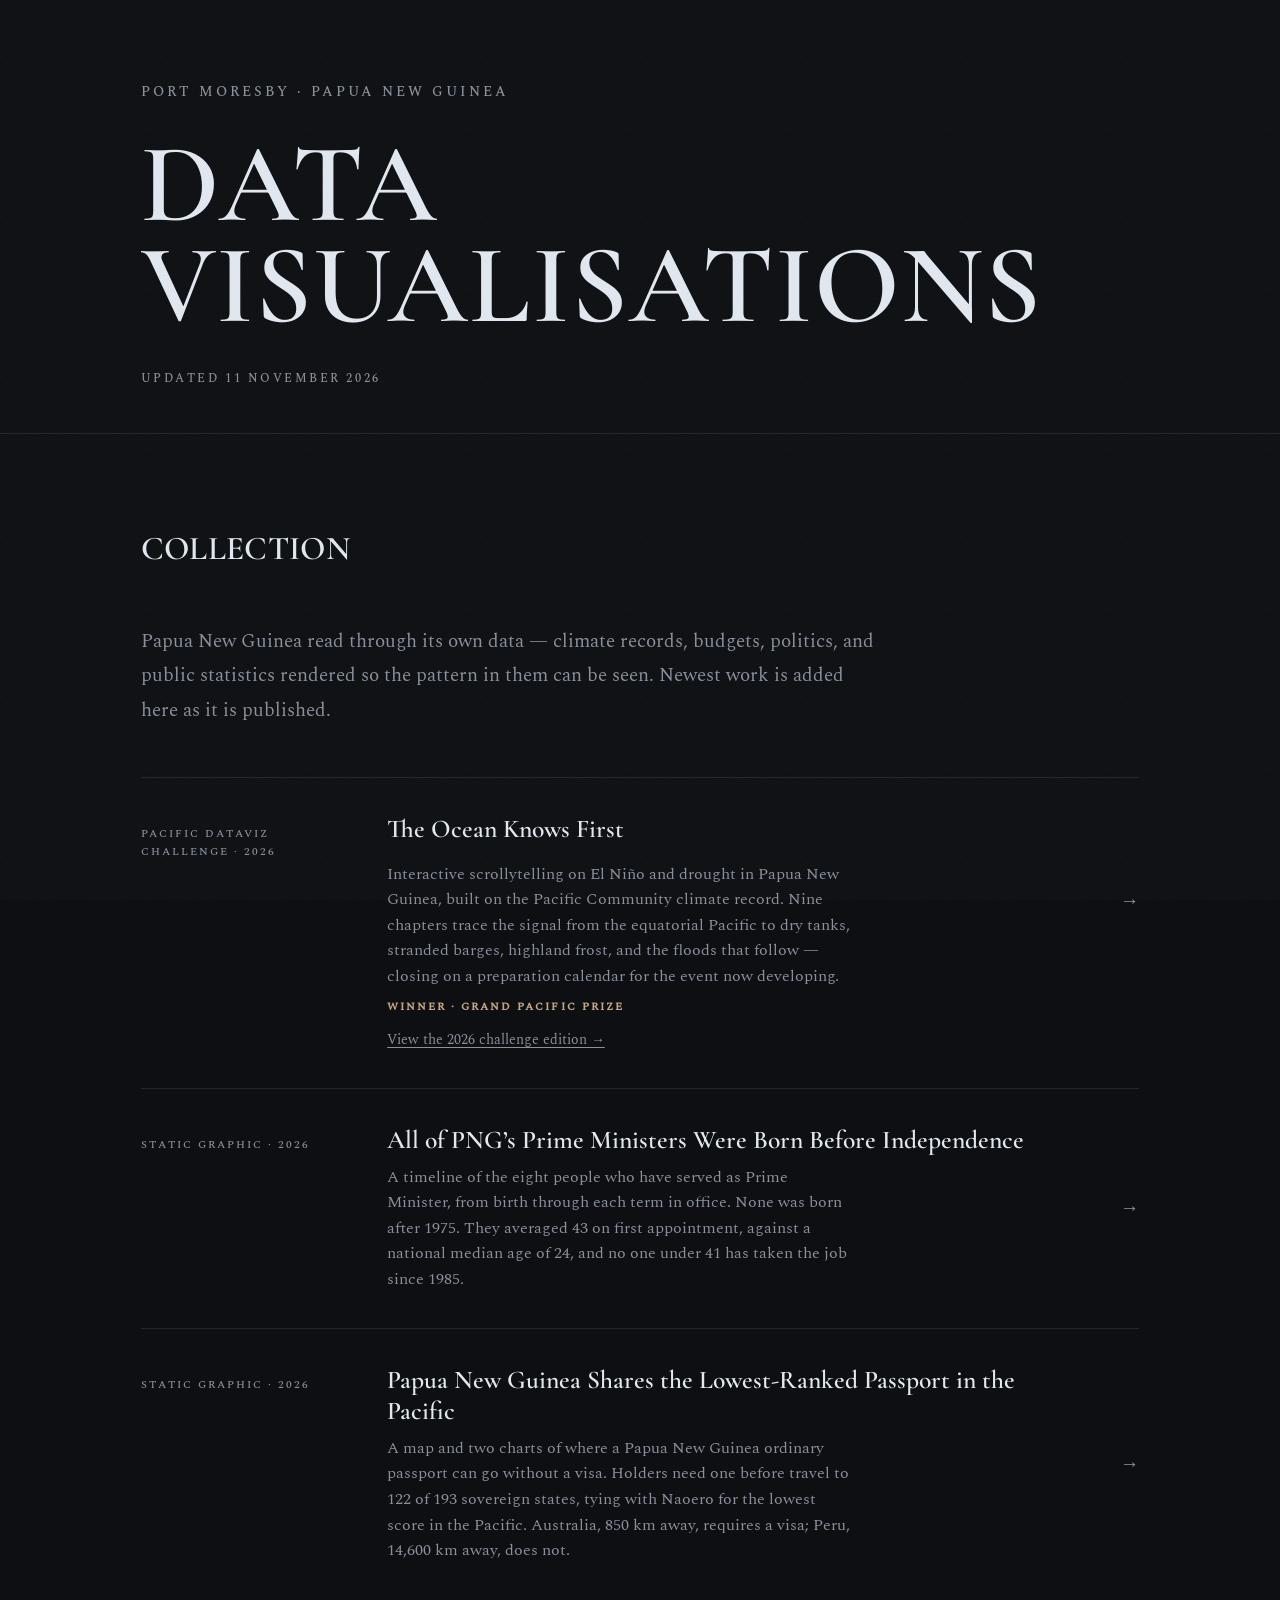
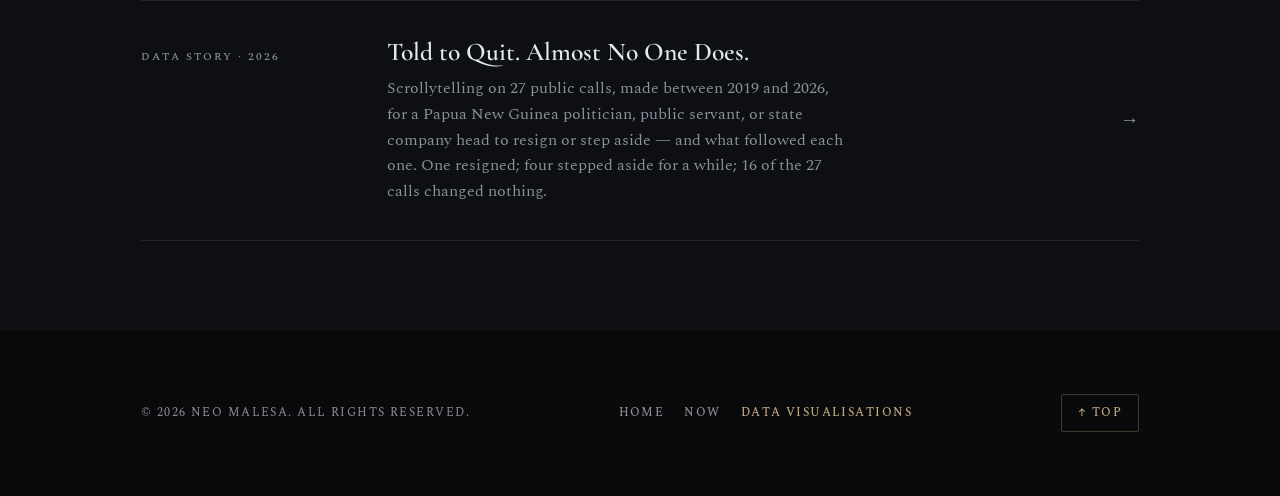
==== dataviz/index.html @ e90dcd1e "Rename PM ages dataviz URL to /dataviz/pngpm-ages/ Co-Authored-By: Claude Sonnet 5.5 <noreply@anthro" ====
<!DOCTYPE html>
<html lang="en">
<head>
  <meta charset="UTF-8" />
  <meta name="viewport" content="width=device-width, initial-scale=1.0" />
  <title>Data Visualisations — Neo Malesa</title>
  <meta
    name="description"
    content="Data visualisations by Neo Malesa — Papua New Guinea read through its own data, including The Ocean Knows First, winner of the 2026 Pacific Dataviz Challenge Grand Pacific Prize."
  />
  <meta name="author" content="Neo Malesa" />
  <meta name="theme-color" content="#0d0f12" />
  <meta name="color-scheme" content="dark" />
  <meta name="format-detection" content="telephone=no" />
  <link rel="canonical" href="https://neomalesa.com/dataviz/" />
  <meta property="og:type" content="website" />
  <meta property="og:site_name" content="Neo Malesa" />
  <meta property="og:title" content="Data Visualisations — Neo Malesa" />
  <meta property="og:url" content="https://neomalesa.com/dataviz/" />
  <link rel="icon" type="image/svg+xml" href="../favicon.svg" />
  <link rel="icon" type="image/png" sizes="192x192" href="../favicon.png" />
  <link rel="shortcut icon" href="../favicon.ico" />
  <link rel="apple-touch-icon" sizes="192x192" href="../favicon.png" />
  <!-- Fonts: Cormorant Garamond (display) + Spectral (body) — self-hosted -->
  <link rel="preload" as="font" type="font/woff2" crossorigin href="../assets/fonts/cormorant-garamond-600.woff2" />
  <link rel="preload" as="font" type="font/woff2" crossorigin href="../assets/fonts/spectral-400.woff2" />
  <link rel="stylesheet" href="../css/style.css" />
  <script>document.documentElement.classList.add('js');</script>
</head>
<body>
  <main class="subpage" id="top">
    <header class="subpage__head">
      <div class="subpage__inner">
        <p class="subpage__kicker">Port Moresby &middot; Papua New Guinea</p>
        <h1 class="subpage__title subpage__title--long">Data Visualisations</h1>
        <p class="subpage__meta">Updated 11 November 2026</p>
      </div>
    </header>
    <section class="subpage__section" aria-labelledby="dataviz-heading">
      <div class="subpage__inner">
        <h2 class="subpage__heading" id="dataviz-heading">Collection</h2>
        <div class="dataviz__intro">
          <p class="dataviz__lead">
            Papua New Guinea read through its own data — climate records, budgets, politics,
            and public statistics rendered so the pattern in them can be seen. Newest work
            is added here as it is published.
          </p>
        </div>
        <!-- Add new entries to this list. The award entry stays first. -->
        <ul class="dataviz__list" role="list">
          <li class="dataviz__item dataviz__item--award">
            <a href="https://n30dyn4m1c.github.io/pacificdatavizchallenge26/" class="dataviz__link" target="_blank" rel="noopener noreferrer" aria-label="Open The Ocean Knows First, winner of the Grand Pacific Prize (opens in a new tab)">
              <span class="dataviz__meta">Pacific Dataviz Challenge &middot; 2026</span>
              <span class="dataviz__title">The Ocean Knows First</span>
              <span class="dataviz__award">Winner &middot; Grand Pacific Prize</span>
              <span class="dataviz__desc">
                Interactive scrollytelling on El Ni&ntilde;o and drought in Papua New Guinea,
                built on the Pacific Community climate record. Nine chapters trace the
                signal from the equatorial Pacific to dry tanks, stranded barges, highland
                frost, and the floods that follow — closing on a preparation calendar for
                the event now developing.
              </span>
              <span class="dataviz__arrow" aria-hidden="true">→</span>
            </a>
            <a href="https://pacificdatavizchallenge.org/edition/2026" class="dataviz__edition" target="_blank" rel="noopener noreferrer" aria-label="View the 2026 challenge edition (opens in a new tab)">View the 2026 challenge edition &rarr;</a>
          </li>
          <li class="dataviz__item">
            <a href="pngpm-ages/" class="dataviz__link" aria-label="Open All of PNG’s Prime Ministers Were Born Before Independence">
              <span class="dataviz__meta">Static Graphic &middot; 2026</span>
              <span class="dataviz__title">All of PNG’s Prime Ministers Were Born Before Independence</span>
              <span class="dataviz__desc">
                A timeline of the eight people who have served as Prime Minister, from birth through
                each term in office. None was born after 1975. They averaged 43 on first
                appointment, against a national median age of 24, and no one under 41 has
                taken the job since 1985.
              </span>
              <span class="dataviz__arrow" aria-hidden="true">→</span>
            </a>
          </li>
          <li class="dataviz__item">
            <a href="png-passport/" class="dataviz__link" aria-label="Open Papua New Guinea Shares the Lowest-Ranked Passport in the Pacific">
              <span class="dataviz__meta">Static Graphic &middot; 2026</span>
              <span class="dataviz__title">Papua New Guinea Shares the Lowest-Ranked Passport in the Pacific</span>
              <span class="dataviz__desc">
                A map and two charts of where a Papua New Guinea ordinary passport can go without
                a visa. Holders need one before travel to 122 of 193 sovereign states, tying with
                Naoero for the lowest score in the Pacific. Australia, 850 km away, requires a
                visa; Peru, 14,600 km away, does not.
              </span>
              <span class="dataviz__arrow" aria-hidden="true">→</span>
            </a>
          </li>
          <li class="dataviz__item">
            <a href="https://n30dyn4m1c.github.io/png-calls-to-resign/" class="dataviz__link" target="_blank" rel="noopener noreferrer" aria-label="Open Told to Quit. Almost No One Does. (opens in a new tab)">
              <span class="dataviz__meta">Data Story &middot; 2026</span>
              <span class="dataviz__title">Told to Quit. Almost No One Does.</span>
              <span class="dataviz__desc">
                Scrollytelling on 27 public calls, made between 2019 and 2026, for a Papua New
                Guinea politician, public servant, or state company head to resign or step
                aside — and what followed each one. One resigned; four stepped aside for a
                while; 16 of the 27 calls changed nothing.
              </span>
              <span class="dataviz__arrow" aria-hidden="true">→</span>
            </a>
          </li>
        </ul>
      </div>
    </section>
  </main>
  <footer class="footer" role="contentinfo">
    <div class="footer__inner">
      <p class="footer__copy">© <span id="year">2026</span> Neo Malesa. All rights reserved.</p>
      <nav class="footer__nav" aria-label="Pages">
        <a href="../index.html">Home</a>
        <a href="../now.html">Now</a>
        <a href="./" aria-current="true">Data Visualisations</a>
      </nav>
      <a href="#top" class="back-to-top" aria-label="Back to top of page">
        <span aria-hidden="true">↑</span> Top
      </a>
    </div>
  </footer>
  <!-- No scroll-reveal targets on this page, so GSAP is not loaded here -->
  <script src="../js/main.js" onerror="document.documentElement.classList.remove('js');"></script>
</body>
</html>
---- css/style.css ----
/* ============================================================
   SELF-HOSTED FONTS — woff2 only, the exact weights in use
   ============================================================ */

@font-face {
  font-family: 'Cormorant Garamond';
  font-style: normal;
  font-weight: 600;
  font-display: swap;
  src: url('../assets/fonts/cormorant-garamond-600.woff2') format('woff2');
}

@font-face {
  font-family: 'Spectral';
  font-style: normal;
  font-weight: 400;
  font-display: swap;
  src: url('../assets/fonts/spectral-400.woff2') format('woff2');
}

@font-face {
  font-family: 'Spectral';
  font-style: normal;
  font-weight: 500;
  font-display: swap;
  src: url('../assets/fonts/spectral-500.woff2') format('woff2');
}

@font-face {
  font-family: 'Spectral';
  font-style: italic;
  font-weight: 400;
  font-display: swap;
  src: url('../assets/fonts/spectral-400-italic.woff2') format('woff2');
}

/* ============================================================
   DESIGN TOKENS — CSS CUSTOM PROPERTIES
   "Cold statehouse" register on near-black. Single dark scheme.
   ============================================================ */

:root {
  color-scheme: dark;
  /* --- Backgrounds --- */
  --color-bg:      #0d0f12;   /* near-black — deep slate */
  --color-bg-alt:  #101319;   /* barely-lifted panel for alternating sections */
  --color-surface: #161820;   /* slightly elevated dark surface */
  --color-footer-bg: #080a0c; /* darker anchor for the footer */
  --color-footer-ink: #8E8E93; /* colophon text — quieter than body muted */

  /* --- Text --- */
  --color-ink:       #e2e8f0; /* crisp off-white */
  --color-ink-muted: #8a909c; /* subdued institutional subtext */

  /* --- Accent: muted gold/brass — used sparingly on numerals and links --- */
  --color-accent:     #c5a880; /* old-money brass */
  --color-accent-rgb: 197, 168, 128; /* used for rgba() construction */

  /* --- UI chrome --- */
  --color-border: rgba(226, 232, 240, 0.1); /* hairline ledger lines on dark */

  /* --- Typography --- */
  --font-display: 'Cormorant Garamond', 'Georgia', 'Times New Roman', serif;
  --font-body:    'Spectral', 'Georgia', 'Times New Roman', serif;

  /* --- Type scale — fluid via clamp() --- */
  --text-hero-name:  clamp(3.5rem, 11vw, 9.5rem);
  --text-kicker:     clamp(0.72rem, 1.2vw, 0.85rem);
  --text-role:       clamp(1.05rem, 1.7vw, 1.45rem);

  /* --- Spacing --- */
  --space-xs: 0.5rem;
  --space-sm: 1rem;
  --space-md: 1.75rem;
  --space-lg: 3rem;
  --space-xl: 5rem;

  /* --- Layout --- */
  --content-pad-x:  clamp(1.5rem, 6vw, 6rem);
  --hero-pad-top:   clamp(4rem, 8vh, 6rem);
  --hero-pad-bottom: clamp(2.5rem, 6vh, 4.5rem);

  /* --- Motion — slow, deliberate, cinematic --- */
  --ease-out-expo:    cubic-bezier(0.16, 1, 0.3, 1);
  --duration-reveal:  1.2s;
}


/* ============================================================
   RESET + BASE
   ============================================================ */

*, *::before, *::after {
  box-sizing: border-box;
  margin: 0;
  padding: 0;
}

html {
  -webkit-text-size-adjust: 100%;
}

/* Smooth scroll only for users who haven't asked for less motion */
@media (prefers-reduced-motion: no-preference) {
  html {
    scroll-behavior: smooth;
  }
}

body {
  background-color: var(--color-bg);
  color: var(--color-ink);
  font-family: var(--font-body);
  font-size: 1.05rem;
  font-weight: 400;
  line-height: 1.65;
  min-height: 100svh;
  min-height: 100vh; /* fallback */
  overflow-x: hidden;
  -webkit-font-smoothing: antialiased;
  -moz-osx-font-smoothing: grayscale;
}

img, picture, canvas, svg { display: block; }

/* Text selected reads as ink stamped on brass */
::selection {
  background: rgba(var(--color-accent-rgb), 0.9);
  color: var(--color-bg);
}

/* Film grain — a fixed, faint fractal-noise wash over everything.
   Pure texture: pointer-events off, aria-invisible by nature. */
body::after {
  content: '';
  position: fixed;
  inset: 0;
  z-index: 100;
  pointer-events: none;
  opacity: 0.045;
  background-image: url("data:image/svg+xml,%3Csvg xmlns='http://www.w3.org/2000/svg' width='160' height='160' viewBox='0 0 160 160'%3E%3Cfilter id='n'%3E%3CfeTurbulence type='fractalNoise' baseFrequency='0.9' numOctaves='2' stitchTiles='stitch'/%3E%3C/filter%3E%3Crect width='160' height='160' filter='url(%23n)'/%3E%3C/svg%3E");
  background-size: 160px 160px;
}

/* ============================================================
   CROSS-DOCUMENT VIEW TRANSITIONS — quiet fade between pages.
   Progressive enhancement: browsers without support ignore it.
   ============================================================ */

@view-transition {
  navigation: auto;
}

::view-transition-old(root),
::view-transition-new(root) {
  animation-duration: 0.5s;
  animation-timing-function: var(--ease-out-expo);
}

@media (prefers-reduced-motion: reduce) {
  ::view-transition-old(root),
  ::view-transition-new(root) {
    animation: none;
  }
}


/* ============================================================
   FOCUS STATES — visible, accessible, on-brand
   ============================================================ */

:focus-visible {
  outline: 2px solid var(--color-accent);
  outline-offset: 4px;
  border-radius: 2px;
}


/* ============================================================
   HERO SECTION
   Mobile: stacked — full-width portrait above the text.
   Desktop (≥900px): split — text column + full-height portrait.
   ============================================================ */

.hero {
  position: relative;
  display: flex;
  flex-direction: column;
  background-color: var(--color-bg);
  border-bottom: 1px solid var(--color-border);
}

/* ---- Text column ---- */
.hero__text {
  position: relative;
  display: flex;
  flex-direction: column;
  justify-content: center;
  padding:
    clamp(2.25rem, 9vw, var(--hero-pad-top))
    clamp(1.25rem, 5vw, var(--content-pad-x))
    clamp(2.25rem, 9vw, var(--hero-pad-bottom));
}

/* Faint brass halo behind the name — depth without decoration */
.hero__text::before {
  content: '';
  position: absolute;
  inset: 0;
  background: radial-gradient(ellipse 75% 55% at 22% 38%, rgba(var(--color-accent-rgb), 0.07), transparent 65%);
  pointer-events: none;
}

.hero__inner {
  position: relative;
  z-index: 1;
  width: 100%;
}

/* ---- Portrait — full-width panel above the text on mobile ---- */
.hero__portrait {
  position: relative;
  z-index: 1;
  order: -1;
  width: 100%;
  aspect-ratio: 1 / 1;
  overflow: hidden;
  margin: 0;
  background: var(--color-surface);
}

.hero__portrait::after {
  content: '';
  position: absolute;
  inset: 0;
  background: linear-gradient(180deg, rgba(13, 15, 18, 0.35) 0%, rgba(13, 15, 18, 0) 60%);
  pointer-events: none;
}

/* Engraved plate frame — an inset brass hairline floating over the image */
.hero__portrait::before {
  content: '';
  position: absolute;
  inset: clamp(0.9rem, 2vw, 1.4rem);
  border: 1px solid rgba(var(--color-accent-rgb), 0.35);
  pointer-events: none;
  z-index: 2;
}

.hero__portrait picture {
  height: 100%;
}

.hero__portrait-img {
  width: 100%;
  height: 100%;
  object-fit: cover;
  object-position: center 20%;
}

/* Slow settle: the portrait arrives a touch oversized and eases home */
.js .hero__portrait .hero__portrait-img {
  transform: scale(1.06);
  transition: transform 2s var(--ease-out-expo);
}

.js .hero__portrait.is-visible .hero__portrait-img {
  transform: scale(1);
}

/* Mobile: full-width text column — the name can stay monumental */
@media (max-width: 899px) {
  .hero__name {
    font-size: clamp(3rem, 13.5vw, 5rem);
  }
  .hero__kicker {
    font-size: clamp(0.65rem, 2.6vw, 0.8rem);
    margin-bottom: clamp(0.75rem, 3vw, 1.25rem);
  }
  .hero__role {
    font-size: clamp(0.95rem, 3.2vw, 1.2rem);
  }
}

/* Desktop: side-by-side split, portrait stretching the full height */
@media (min-width: 900px) {
  .hero {
    flex-direction: row;
    align-items: stretch;
    min-height: 100svh;
    min-height: 100vh;
    overflow: hidden;
  }
  .hero__text {
    flex: 1 1 55%;
    padding:
      clamp(1.25rem, 4vw, var(--hero-pad-top))
      clamp(0.875rem, 3.5vw, var(--content-pad-x))
      clamp(1.25rem, 4vw, var(--hero-pad-bottom));
  }
  .hero__portrait {
    order: 0;
    flex: 0 0 42%;
    width: auto;
    aspect-ratio: auto;
    align-self: stretch;
  }
}


/* ---- Kicker (place line) ---- */
.hero__kicker {
  font-family: var(--font-body);
  font-size: var(--text-kicker);
  font-weight: 500;
  letter-spacing: 0.22em;
  text-transform: uppercase;
  color: var(--color-ink-muted);
  margin-bottom: clamp(1.25rem, 3vw, 2rem);
}


/* ---- Name — engraved serif caps, each line rising from a mask ---- */
.hero__name {
  font-family: var(--font-display);
  font-size: var(--text-hero-name);
  font-weight: 600;
  line-height: 0.9;
  letter-spacing: 0.01em;
  text-transform: uppercase;
  color: var(--color-ink);
}

.name-mask {
  display: block;
  overflow: hidden;
  /* Room for descender-free caps; keeps the mask tight to the glyphs */
  padding-bottom: 0.05em;
}

.name-line {
  display: block;
  white-space: nowrap;
}

/* Masked rise: lines start below their crop and slide up on reveal */
.js .hero__name .name-line {
  transform: translateY(110%);
  transition: transform 1.3s var(--ease-out-expo);
}

.js .hero__name.is-visible .name-line {
  transform: translateY(0);
}

.js .hero__name.is-visible .name-mask:nth-child(2) .name-line {
  transition-delay: 0.14s;
}


/* ---- Hairline rule — a small engraved divider ---- */
.hero__rule {
  display: block;
  width: clamp(3rem, 8vw, 5.5rem);
  height: 2px;
  background: var(--color-accent);
  margin: clamp(1.5rem, 3vw, 2.25rem) 0 clamp(1.25rem, 2.5vw, 1.75rem);
}


/* ---- Role line ---- */
.hero__role {
  font-family: var(--font-body);
  font-size: var(--text-role);
  font-weight: 400;
  font-style: italic;
  letter-spacing: 0.01em;
  color: var(--color-ink);
  line-height: 1.5;
  max-width: 40ch;
}


/* ---- Scroll cue — hairline dropping from the text column ---- */
.hero__scrollcue {
  display: none;
  position: absolute;
  left: var(--content-pad-x);
  bottom: clamp(1.5rem, 4vh, 2.75rem);
  align-items: center;
  gap: 1rem;
}

@media (min-width: 900px) {
  .hero__scrollcue {
    display: flex;
  }
}

.hero__scrollcue-label {
  font-family: var(--font-body);
  font-size: 0.62rem;
  font-weight: 500;
  letter-spacing: 0.3em;
  text-transform: uppercase;
  color: var(--color-ink-muted);
}

.hero__scrollcue-line {
  position: relative;
  display: block;
  width: clamp(3.5rem, 6vw, 6rem);
  height: 1px;
  background: var(--color-border);
  overflow: hidden;
}

.hero__scrollcue-line::after {
  content: '';
  position: absolute;
  inset-block: 0;
  left: 0;
  width: 40%;
  background: var(--color-accent);
  animation: cueSweep 2.6s var(--ease-out-expo) infinite;
}

@keyframes cueSweep {
  0%   { transform: translateX(-110%); }
  60%  { transform: translateX(260%); }
  100% { transform: translateX(260%); }
}

@media (prefers-reduced-motion: reduce) {
  .hero__scrollcue-line::after {
    animation: none;
    transform: none;
  }
}


/* ============================================================
   ENTRANCE ANIMATIONS
   Staggered reveal: elements start hidden, JS adds .is-visible.
   ============================================================ */

@keyframes revealUp {
  from {
    opacity: 0;
    transform: translateY(0.9rem);
  }
  to {
    opacity: 1;
    transform: translateY(0);
  }
}

/* Reveal elements start invisible only when JS is confirmed running
   (the .js class is set by an inline script in <head>), so a failed
   script or disabled JS never leaves the page blank. */
.js [data-reveal] {
  opacity: 0;
}

/* JS adds this class with a staggered delay */
[data-reveal].is-visible {
  animation: revealUp var(--duration-reveal) var(--ease-out-expo) forwards;
}

/* Respect reduced motion: skip movement, just fade */
@media (prefers-reduced-motion: reduce) {
  [data-reveal].is-visible {
    animation: none;
    opacity: 1;
    transition: opacity 0.3s ease;
  }
  .js .hero__name .name-line {
    transform: none;
    transition: none;
  }
  .js .hero__portrait .hero__portrait-img {
    transform: none;
    transition: none;
  }
}


/* ============================================================
   RESPONSIVE SAFETY
   ============================================================ */

/* Short/landscape phones: compress vertical padding */
@media (max-height: 600px) and (orientation: landscape) {
  .hero {
    min-height: unset;
  }
  .hero__text {
    padding-top: 1.5rem;
    padding-bottom: 1.5rem;
  }
}


/* ============================================================
   GSAP SCROLL REVEAL — initial hidden state
   ============================================================ */

.js [data-gsap-reveal],
.js .connect__list .connect__link {
  opacity: 0;
}

@media (prefers-reduced-motion: reduce) {
  .js [data-gsap-reveal],
  .js .connect__list .connect__link {
    opacity: 1 !important;
  }
}


/* ============================================================
   SECTION BASE — shared across all content sections
   ============================================================ */

.section {
  border-top: 1px solid var(--color-border);
  padding-block: clamp(5rem, 10vw, 8.5rem);
}

/* Alternating panels give the scroll a quiet rhythm */
.section--resources,
.section--capabilities,
.section--dataviz,
.section--connect {
  background-color: var(--color-bg-alt);
}

.section__inner {
  position: relative;
  max-width: 72rem;
  margin-inline: auto;
  padding-inline: var(--content-pad-x);
}

.section__heading {
  position: relative;
  z-index: 1;
  display: flex;
  flex-direction: column;
  font-family: var(--font-display);
  /* Floor lowered to 2rem so the longest single-word heading
     ("CORRESPONDENCE") fits 390–414px phones without clipping. */
  font-size: clamp(2rem, 7vw, 4.5rem);
  font-weight: 600;
  text-transform: uppercase;
  letter-spacing: 0.01em;
  line-height: 0.95;
  color: var(--color-ink);
  margin-bottom: clamp(2.5rem, 5vw, 3.75rem);
  overflow-wrap: break-word;
}

/* Ghost numeral — an outsized engraved roman numeral floating behind
   the heading. Drawn from data-ghost so screen readers never see it. */
.section__heading::before {
  content: attr(data-ghost);
  position: absolute;
  top: 50%;
  right: 0;
  /* --ghost-y is scrubbed by GSAP for a slow parallax drift */
  transform: translateY(calc(-58% + var(--ghost-y, 0px)));
  z-index: -1;
  font-family: var(--font-display);
  font-size: clamp(9rem, 22vw, 19rem);
  font-weight: 600;
  line-height: 1;
  letter-spacing: 0.04em;
  color: transparent;
  -webkit-text-stroke: 1px rgba(var(--color-accent-rgb), 0.16);
  pointer-events: none;
  user-select: none;
}

/* Browsers without text-stroke get a faint solid ghost instead */
@supports not (-webkit-text-stroke: 1px black) {
  .section__heading::before {
    color: rgba(var(--color-accent-rgb), 0.06);
  }
}

/* Roman-numeral section index — small gold overline above the heading */
.section__index {
  font-family: var(--font-body);
  font-size: clamp(0.7rem, 1.1vw, 0.8rem);
  font-weight: 500;
  font-style: normal;
  letter-spacing: 0.32em;
  text-transform: uppercase;
  color: var(--color-accent);
  margin-bottom: clamp(0.85rem, 1.6vw, 1.15rem);
}


/* ============================================================
   ABOUT
   ============================================================ */

.about__body {
  display: flex;
  flex-direction: column;
  gap: var(--space-md);
  max-width: 56ch;
}

.about__body p {
  font-size: clamp(1.1rem, 1.7vw, 1.3rem);
  color: var(--color-ink);
  line-height: 1.8;
}

/* An illuminated initial anchors the record's opening line */
.about__body p:first-of-type::first-letter {
  font-family: var(--font-display);
  font-size: 3.2em;
  font-weight: 600;
  float: left;
  line-height: 0.8;
  padding-right: 0.12em;
  padding-top: 0.06em;
  color: var(--color-accent);
}

/* Desktop: the two paragraphs sit side by side and fill the measure,
   rather than clustering against the left edge. */
@media (min-width: 900px) {
  .about__body {
    display: grid;
    grid-template-columns: 1fr 1fr;
    gap: clamp(2.5rem, 5vw, 5rem);
    max-width: none;
  }
  .about__body p { margin: 0; }
}


/* ============================================================
   WORK
   ============================================================ */

.work__list {
  list-style: none;
}

.work__item {
  padding-block: clamp(1.75rem, 3.5vw, 2.75rem);
  padding-left: 2rem;
  border-top: 1px solid var(--color-border);
  border-left: 2px solid var(--color-accent);
  max-width: 32rem;
}

.work__item:last-child {
  border-bottom: 1px solid var(--color-border);
}

.work__org {
  font-family: var(--font-display);
  font-size: clamp(1.6rem, 3vw, 2.4rem);
  font-weight: 600;
  text-transform: uppercase;
  letter-spacing: 0.01em;
  line-height: 1.05;
  color: var(--color-ink);
  margin-bottom: 0.35em;
}

.work__role {
  display: block;
  font-family: var(--font-display);
  font-size: 0.75rem;
  font-weight: 600;
  text-transform: uppercase;
  letter-spacing: 0.15em;
  color: var(--color-ink-muted);
  margin-bottom: var(--space-sm);
}

.work__desc {
  font-size: 0.95rem;
  color: var(--color-ink-muted);
  line-height: 1.6;
  max-width: 52ch;
}

/* Desktop: UPNG leads as the large block on the left, spanning both
   rows; the two smaller posts stack in the right column. */
@media (min-width: 900px) {
  .work__list {
    display: grid;
    grid-template-columns: 1.4fr 1fr;
    column-gap: clamp(2.5rem, 5vw, 5rem);
  }
  .work__item--lead {
    grid-column: 1;
    grid-row: 1 / span 2;
    max-width: none;
    padding-right: clamp(1rem, 3vw, 3rem);
  }
  .work__item--lead .work__org {
    font-size: clamp(2.2rem, 3.8vw, 3.4rem);
  }
  .work__item--lead .work__desc {
    font-size: 1.05rem;
    max-width: 56ch;
  }
  .work__item:not(.work__item--lead) {
    grid-column: 2;
  }
  .work__item:last-child {
    border-bottom: none;
  }
}


/* ============================================================
   LEDGER ROWS — shared behaviour for the four hairline ledgers
   (Correspondence, Resources, Writing, Data Visualisations).
   Each section keeps its own geometry and type below; everything
   the four do identically lives here once.
   ============================================================ */

.connect__list,
.resources__list,
.writing__list,
.dataviz__list {
  list-style: none;
  border-top: 1px solid var(--color-border);
}

/* Brass wash sweeping in behind the hovered row */
.connect__link::before,
.resources__link::before,
.writing__link::before,
.dataviz__link::before {
  content: '';
  position: absolute;
  inset: 0;
  background: rgba(var(--color-accent-rgb), 0.06);
  transform: scaleX(0);
  transform-origin: left center;
  transition: transform 0.45s var(--ease-out-expo);
  pointer-events: none;
}

.connect__link:hover::before,
.connect__link:focus-visible::before,
.resources__link:hover::before,
.resources__link:focus-visible::before,
.writing__link:hover::before,
.writing__link:focus-visible::before,
.dataviz__link:hover::before,
.dataviz__link:focus-visible::before {
  transform: scaleX(1);
}

/* High-contrast hover: indent + darken the divider to full ink */
.connect__link:hover,
.connect__link:focus-visible,
.resources__link:hover,
.resources__link:focus-visible,
.writing__link:hover,
.writing__link:focus-visible,
.dataviz__link:hover,
.dataviz__link:focus-visible {
  padding-left: 1rem;
  border-bottom-color: var(--color-ink);
}

.connect__arrow,
.resources__arrow,
.writing__arrow,
.dataviz__arrow {
  font-size: 1.2rem;
  color: var(--color-ink-muted);
  flex-shrink: 0;
  transition: transform 0.2s ease, color 0.2s ease;
}

.connect__link:hover .connect__arrow,
.connect__link:focus-visible .connect__arrow,
.resources__link:hover .resources__arrow,
.resources__link:focus-visible .resources__arrow,
.writing__link:hover .writing__arrow,
.writing__link:focus-visible .writing__arrow,
.dataviz__link:hover .dataviz__arrow,
.dataviz__link:focus-visible .dataviz__arrow {
  color: var(--color-ink);
  transform: translateX(5px);
}

@media (prefers-reduced-motion: reduce) {
  .connect__arrow,
  .resources__arrow,
  .writing__arrow,
  .dataviz__arrow {
    transition: none;
    transform: none !important;
  }
  .connect__link::before,
  .resources__link::before,
  .writing__link::before,
  .dataviz__link::before {
    transition: none;
  }
}


/* ============================================================
   CONNECT — full-width tappable rows
   ============================================================ */

.connect__link {
  position: relative;
  display: flex;
  align-items: center;
  justify-content: space-between;
  gap: 1.25rem;
  /* Downsized from the giant variant for a tighter ledger grip. */
  padding-block: clamp(0.9rem, 2vw, 1.5rem);
  border-bottom: 1px solid var(--color-border);
  text-decoration: none;
  color: var(--color-ink);
  font-family: var(--font-display);
  font-size: clamp(1.5rem, 4vw, 1.9rem);
  font-weight: 600;
  text-transform: uppercase;
  letter-spacing: 0.05em;
  line-height: 1.05;
  transition: padding-left 0.3s var(--ease-out-expo), border-color 0.2s ease, color 0.2s ease;
}

.connect__name {
  flex-shrink: 0;
}

/* The actual address, set small and quiet at the row's right edge */
.connect__handle {
  margin-left: auto;
  font-family: var(--font-body);
  font-size: 0.78rem;
  font-weight: 500;
  letter-spacing: 0.16em;
  text-transform: uppercase;
  color: var(--color-ink-muted);
  white-space: nowrap;
  overflow: hidden;
  text-overflow: ellipsis;
  transition: color 0.2s ease;
}

.connect__link:hover .connect__handle,
.connect__link:focus-visible .connect__handle {
  color: var(--color-accent);
}

@media (max-width: 700px) {
  .connect__handle {
    display: none;
  }
}

/* Copy-to-clipboard — the email row becomes a copy action with a quiet
   confirmation badge that appears over the arrow */
.connect__copy-tip {
  position: absolute;
  right: clamp(1.25rem, 3vw, 2rem);
  padding: 0.28em 0.6em;
  font-family: ui-monospace, 'SF Mono', Menlo, Consolas, monospace;
  font-size: 0.62rem;
  font-weight: 500;
  letter-spacing: 0.18em;
  text-transform: uppercase;
  color: var(--color-accent);
  border: 1px solid rgba(var(--color-accent-rgb), 0.35);
  border-radius: 2px;
  background: var(--color-bg-alt);
  white-space: nowrap;
  opacity: 0;
  transform: translateY(4px);
  transition: opacity 0.3s ease, transform 0.3s var(--ease-out-expo);
  pointer-events: none;
}

.connect__copy-tip.is-visible {
  opacity: 1;
  transform: translateY(0);
}

.connect__link.is-copied .connect__arrow {
  opacity: 0;
}


/* ============================================================
   FOOTER
   ============================================================ */

.footer {
  background-color: var(--color-footer-bg);
  color: var(--color-footer-ink);
  border-top: 1px solid rgba(255, 255, 255, 0.05);
  padding-block: clamp(2.5rem, 5vw, 4rem);
  overflow: hidden;
}

/* Engraved watermark — the name at monument scale, barely there */
.footer__watermark {
  font-family: var(--font-display);
  font-size: clamp(3.4rem, 11.5vw, 10.5rem);
  font-weight: 600;
  line-height: 0.95;
  text-transform: uppercase;
  letter-spacing: 0.03em;
  white-space: nowrap;
  text-align: center;
  color: transparent;
  -webkit-text-stroke: 1px rgba(226, 232, 240, 0.1);
  user-select: none;
  pointer-events: none;
  margin-bottom: clamp(2rem, 5vw, 4rem);
}

@supports not (-webkit-text-stroke: 1px black) {
  .footer__watermark {
    color: rgba(226, 232, 240, 0.05);
  }
}

.footer__inner {
  max-width: 72rem;
  margin-inline: auto;
  padding-inline: var(--content-pad-x);
  display: flex;
  align-items: center;
  justify-content: space-between;
  flex-wrap: wrap;
  gap: var(--space-sm);
}

.footer__copy {
  font-size: 0.75rem;
  text-transform: uppercase;
  letter-spacing: 0.12em;
  color: var(--color-footer-ink);
}

.back-to-top {
  display: inline-flex;
  align-items: center;
  gap: 0.4em;
  font-family: var(--font-body);
  font-size: 0.75rem;
  font-weight: 500;
  text-transform: uppercase;
  letter-spacing: 0.12em;
  color: var(--color-accent);
  text-decoration: none;
  padding: 0.5rem 1rem;
  border: 1px solid rgba(var(--color-accent-rgb), 0.3);
  border-radius: 2px;
  background: transparent;
  transition: background-color 0.2s ease, color 0.2s ease, border-color 0.2s ease;
}

/* Dark text on the brass fill — light-on-brass fails contrast */
.back-to-top:hover {
  background-color: var(--color-accent);
  color: var(--color-bg);
  border-color: var(--color-accent);
}

/* Quiet page navigation between Home and Now */
.footer__nav {
  display: flex;
  gap: 1.25rem;
}

.footer__nav a {
  font-family: var(--font-body);
  font-size: 0.75rem;
  font-weight: 500;
  letter-spacing: 0.12em;
  text-transform: uppercase;
  color: var(--color-footer-ink);
  text-decoration: none;
  transition: color 0.2s ease;
}

.footer__nav a:hover,
.footer__nav a:focus-visible {
  color: var(--color-accent);
}

.footer__nav a[aria-current='true'] {
  color: var(--color-accent);
}


/* ============================================================
   SUBPAGE — Now
   ============================================================ */

.subpage {
  min-height: 100svh;
  display: flex;
  flex-direction: column;
}

.subpage__head {
  padding-top: clamp(4rem, 9vh, 6.5rem);
  padding-bottom: clamp(2.5rem, 5vh, 4rem);
  border-bottom: 1px solid var(--color-border);
}

.subpage__inner {
  position: relative;
  max-width: 72rem;
  margin-inline: auto;
  padding-inline: var(--content-pad-x);
}

.subpage__kicker {
  font-family: var(--font-body);
  font-size: var(--text-kicker);
  font-weight: 500;
  letter-spacing: 0.22em;
  text-transform: uppercase;
  color: var(--color-ink-muted);
  margin-bottom: clamp(1.25rem, 3vw, 2rem);
}

.subpage__title {
  font-family: var(--font-display);
  font-size: clamp(3.5rem, 11vw, 7rem);
  font-weight: 600;
  line-height: 0.9;
  letter-spacing: 0.01em;
  text-transform: uppercase;
  color: var(--color-ink);
}

/* Long single words ("Visualisations") scale down so they fit a 320px screen */
.subpage__title--long {
  font-size: clamp(2rem, 10vw, 7rem);
}

.subpage__meta {
  font-family: var(--font-body);
  font-size: 0.72rem;
  font-weight: 500;
  letter-spacing: 0.22em;
  text-transform: uppercase;
  color: var(--color-ink-muted);
  margin-top: clamp(1.25rem, 3vw, 2rem);
}

.subpage__section {
  flex: 1;
  padding-block: clamp(3.5rem, 7vw, 5.5rem);
}

.subpage__heading {
  font-family: var(--font-display);
  font-size: clamp(1.5rem, 2.6vw, 2.1rem);
  font-weight: 600;
  text-transform: uppercase;
  letter-spacing: 0.01em;
  color: var(--color-ink);
  margin-bottom: clamp(2rem, 4vw, 3rem);
}

/* Now ledger — gold rule entries, same register as Work and Mandates */
.now__list {
  list-style: none;
  border-top: 1px solid var(--color-border);
}

.now__item {
  padding-block: clamp(1.5rem, 3vw, 2.25rem);
  padding-left: 1.75rem;
  border-bottom: 1px solid var(--color-border);
  border-left: 2px solid var(--color-accent);
}

.now__label {
  font-family: var(--font-body);
  font-size: 0.72rem;
  font-weight: 500;
  letter-spacing: 0.22em;
  text-transform: uppercase;
  color: var(--color-accent);
  margin-bottom: 0.6em;
}

/* Sub-ledger — brass hairline dashes, one per line */
.now__sub-list {
  list-style: none;
  display: flex;
  flex-direction: column;
  gap: 0.45rem;
}

.now__sub-list li {
  position: relative;
  font-size: clamp(1rem, 1.5vw, 1.15rem);
  color: var(--color-ink);
  line-height: 1.65;
  padding-left: 1rem;
  max-width: 56ch;
}

.now__sub-list li::before {
  content: '';
  position: absolute;
  left: 0;
  top: 0.72em;
  width: 0.45rem;
  height: 1px;
  background: var(--color-accent);
}


/* ============================================================
   RESPONSIVE — 320px floor, every section
   ============================================================ */

@media (max-width: 380px) {
  .section__heading {
    font-size: 2.1rem;
  }

  .work__org {
    font-size: 1.8rem;
  }
}

/* Footer stacks on very small screens */
@media (max-width: 480px) {
  .footer__inner {
    flex-direction: column;
    align-items: flex-start;
  }
}


/* ============================================================
   CAPABILITIES & CREDENTIALS
   ============================================================ */

.capabilities__grid {
  display: flex;
  flex-direction: column;
  gap: clamp(3rem, 6vw, 5rem);
}

@media (min-width: 900px) {
  .capabilities__grid {
    display: grid;
    grid-template-columns: 1fr 1fr;
    gap: clamp(2.5rem, 5vw, 5rem);
  }
}

.capabilities__title {
  font-family: var(--font-body);
  font-size: 0.72rem;
  font-weight: 500;
  letter-spacing: 0.22em;
  text-transform: uppercase;
  color: var(--color-accent);
  margin-bottom: 1.25rem;
}

/* Ledger of disciplines — one per hairline row, easy to scan */
.capabilities__list {
  list-style: none;
}

.capabilities__list li {
  font-size: clamp(1rem, 1.5vw, 1.15rem);
  color: var(--color-ink);
  line-height: 1.6;
  padding-block: 0.65rem;
  padding-left: 0;
  border-top: 1px solid var(--color-border);
  transition: padding-left 0.3s var(--ease-out-expo), color 0.2s ease;
}

.capabilities__list li:hover {
  padding-left: 0.75rem;
  color: var(--color-accent);
}

.capabilities__list li:last-child {
  border-bottom: 1px solid var(--color-border);
}

@media (prefers-reduced-motion: reduce) {
  .capabilities__list li {
    transition: none;
  }
}

.credentials__list {
  list-style: none;
  display: flex;
  flex-direction: column;
  gap: 1.75rem;
}

.credential__degree {
  display: block;
  font-family: var(--font-display);
  font-size: clamp(1.15rem, 1.8vw, 1.4rem);
  font-weight: 600;
  color: var(--color-ink);
  line-height: 1.2;
  margin-bottom: 0.3em;
}

.credential__institution {
  display: block;
  font-family: var(--font-body);
  font-size: 0.8rem;
  font-weight: 500;
  letter-spacing: 0.14em;
  text-transform: uppercase;
  color: var(--color-ink-muted);
}


/* ============================================================
   RESOURCES — free public tools, a numbered ledger
   ============================================================ */

.resources__intro {
  margin-bottom: var(--space-lg);
}

.resources__lead {
  font-size: clamp(1.05rem, 1.6vw, 1.2rem);
  color: var(--color-ink-muted);
  line-height: 1.8;
}

.resources__list {
  counter-reset: resource;
}

.resources__item {
  counter-increment: resource;
}

.resources__link {
  position: relative;
  display: flex;
  align-items: center;
  justify-content: space-between;
  gap: clamp(1rem, 3vw, 2.5rem);
  padding-block: clamp(1.5rem, 3vw, 2.25rem);
  border-bottom: 1px solid var(--color-border);
  text-decoration: none;
  color: var(--color-ink);
  transition: padding-left 0.3s var(--ease-out-expo), border-color 0.2s ease;
}

/* Ledger index — zero-padded by counter style, so markup stays clean */
.resources__link::after {
  content: counter(resource, decimal-leading-zero);
  order: -1;
  flex: 0 0 2.6rem;
  font-family: var(--font-body);
  font-size: 0.72rem;
  font-weight: 500;
  letter-spacing: 0.18em;
  color: rgba(var(--color-accent-rgb), 0.55);
  font-variant-numeric: tabular-nums;
  transition: color 0.2s ease;
}

.resources__link:hover::after,
.resources__link:focus-visible::after {
  color: var(--color-accent);
}

.resources__title {
  display: block;
  font-family: var(--font-display);
  font-size: clamp(1.2rem, 2vw, 1.6rem);
  font-weight: 600;
  color: var(--color-ink);
  line-height: 1.2;
  margin-bottom: 0.3em;
  flex: 0 0 auto;
}

.resources__desc {
  display: block;
  font-size: clamp(0.9rem, 1.3vw, 1rem);
  color: var(--color-ink-muted);
  line-height: 1.6;
}

/* Mobile: the index number sits above the title; hide the flex column */
@media (max-width: 899px) {
  .resources__link::after {
    position: absolute;
    top: clamp(1.5rem, 3vw, 2.25rem);
    right: 0;
    flex: none;
  }
  .resources__link {
    flex-direction: column;
    align-items: flex-start;
    gap: 0.35rem;
  }
  .resources__arrow {
    display: none;
  }
}

@media (min-width: 900px) {
  .resources__link {
    align-items: baseline;
  }
  .resources__title {
    width: 22rem;
    margin-bottom: 0;
  }
  .resources__desc {
    flex: 1 1 auto;
  }
}


/* ============================================================
   WRITING — lead, ledger of recent posts, archive link
   ============================================================ */

.writing__lead {
  /* The section's single statement carries display weight */
  font-family: var(--font-display);
  font-size: clamp(1.4rem, 2.6vw, 2.1rem);
  font-weight: 500;
  color: var(--color-ink);
  line-height: 1.55;
  margin-bottom: var(--space-sm);
}

.writing__cta {
  display: inline-flex;
  align-items: center;
  gap: 0.5em;
  font-family: var(--font-display);
  font-size: clamp(1.3rem, 2.2vw, 1.7rem);
  font-weight: 600;
  text-transform: uppercase;
  letter-spacing: 0.04em;
  color: var(--color-accent);
  text-decoration: none;
  border-bottom: 1.5px solid currentColor;
  padding-bottom: 0.1em;
  transition: opacity 0.2s ease;
}

.writing__cta:hover {
  opacity: 0.7;
}

.writing__cta span {
  display: inline-block;
  transition: transform 0.3s var(--ease-out-expo);
}

.writing__cta:hover span,
.writing__cta:focus-visible span {
  transform: translate(5px, -4px);
}

@media (prefers-reduced-motion: reduce) {
  .writing__cta span {
    transition: none;
    transform: none !important;
  }
}

.writing__intro {
  max-width: 46rem;
  margin-bottom: var(--space-lg);
}

.writing__archive {
  display: flex;
}

/* ---- Recent posts — a ledger of dates and titles ---- */
.writing__list {
  margin-bottom: var(--space-lg);
}

.writing__link {
  position: relative;
  display: grid;
  grid-template-columns: 8rem 1fr auto;
  align-items: center;
  gap: clamp(1rem, 3vw, 2.5rem);
  padding-block: clamp(1.25rem, 2.5vw, 1.75rem);
  border-bottom: 1px solid var(--color-border);
  text-decoration: none;
  color: var(--color-ink);
  transition: padding-left 0.3s var(--ease-out-expo), border-color 0.2s ease;
}

.writing__title,
.writing__excerpt {
  grid-column: 2;
}

.writing__date {
  font-family: var(--font-body);
  font-size: 0.7rem;
  font-weight: 500;
  letter-spacing: 0.18em;
  text-transform: uppercase;
  color: var(--color-ink-muted);
  font-variant-numeric: tabular-nums;
  transition: color 0.2s ease;
}

.writing__title {
  display: block;
  font-family: var(--font-display);
  font-size: clamp(1.15rem, 1.9vw, 1.45rem);
  font-weight: 600;
  color: var(--color-ink);
  line-height: 1.2;
  margin-bottom: 0.35em;
  transition: color 0.2s ease;
}

.writing__excerpt {
  display: block;
  font-size: clamp(0.88rem, 1.2vw, 0.95rem);
  color: var(--color-ink-muted);
  line-height: 1.6;
  max-width: 58ch;
}

.writing__link:hover .writing__date,
.writing__link:focus-visible .writing__date {
  color: var(--color-accent);
}

.writing__link:hover .writing__title,
.writing__link:focus-visible .writing__title {
  color: var(--color-accent);
}

.writing__arrow {
  font-size: 1.1rem;
}

@media (max-width: 700px) {
  .writing__link {
    display: flex;
    flex-direction: column;
    align-items: flex-start;
    gap: 0.35rem;
    padding-left: 0;
  }
  .writing__arrow {
    display: none;
  }
}


/* ============================================================
   DATA VISUALISATIONS — published data work, a ledger of entries
   Shares the Writing ledger's geometry; the venue line replaces
   the date in the left column.
   ============================================================ */

.dataviz__intro {
  max-width: 46rem;
  margin-bottom: var(--space-lg);
}

.dataviz__lead {
  font-size: clamp(1.05rem, 1.6vw, 1.2rem);
  color: var(--color-ink-muted);
  line-height: 1.8;
}

.dataviz__link {
  position: relative;
  display: grid;
  grid-template-columns: 13rem 1fr auto;
  align-items: baseline;
  /* Column gap only — the title's own margin sets the space above the description */
  column-gap: clamp(1rem, 3vw, 2.5rem);
  row-gap: 0;
  padding-block: clamp(1.5rem, 3vw, 2.25rem);
  border-bottom: 1px solid var(--color-border);
  text-decoration: none;
  color: var(--color-ink);
  transition: padding-left 0.3s var(--ease-out-expo), border-color 0.2s ease;
}

/* Explicit placement — venue beside the title, description beneath it,
   arrow centred against the pair */
.dataviz__meta {
  grid-area: 1 / 1;
}

.dataviz__title {
  grid-area: 1 / 2;
}

.dataviz__desc {
  grid-area: 2 / 2;
}

.dataviz__meta {
  font-family: var(--font-body);
  font-size: 0.7rem;
  font-weight: 500;
  letter-spacing: 0.18em;
  text-transform: uppercase;
  color: var(--color-ink-muted);
  font-variant-numeric: tabular-nums;
  transition: color 0.2s ease;
}

.dataviz__title {
  display: block;
  font-family: var(--font-display);
  font-size: clamp(1.2rem, 2vw, 1.6rem);
  font-weight: 600;
  color: var(--color-ink);
  line-height: 1.2;
  margin-bottom: 0.35em;
  transition: color 0.2s ease;
}

.dataviz__desc {
  display: block;
  font-size: clamp(0.9rem, 1.3vw, 1rem);
  color: var(--color-ink-muted);
  line-height: 1.6;
  max-width: 58ch;
}

.dataviz__link:hover .dataviz__meta,
.dataviz__link:focus-visible .dataviz__meta {
  color: var(--color-accent);
}

.dataviz__link:hover .dataviz__title,
.dataviz__link:focus-visible .dataviz__title {
  color: var(--color-accent);
}

.dataviz__arrow {
  /* Centred against the venue/title pair rather than a flex row */
  grid-area: 1 / 3 / span 2;
  align-self: center;
}

/* Award line + link to the challenge edition page.
   The edition link is a sibling of the row link (anchors can't nest), so the
   row's divider moves down to sit beneath it. */
.dataviz__award {
  grid-area: 3 / 2;
  margin-top: 0.75em;
  font-size: 0.7rem;
  font-weight: 600;
  letter-spacing: 0.18em;
  text-transform: uppercase;
  color: var(--color-accent);
}

.dataviz__item--award .dataviz__link {
  border-bottom-color: transparent;
  padding-bottom: 0.75rem;
}

.dataviz__item--award .dataviz__link:hover,
.dataviz__item--award .dataviz__link:focus-visible {
  border-bottom-color: transparent;
}

.dataviz__edition {
  display: block;
  padding: 0 0 clamp(1.5rem, 3vw, 2.25rem) calc(13rem + clamp(1rem, 3vw, 2.5rem));
  border-bottom: 1px solid var(--color-border);
  font-size: 0.85rem;
  color: var(--color-ink-muted);
  text-decoration: underline;
  text-underline-offset: 0.25em;
  transition: color 0.2s ease;
}

.dataviz__edition:hover,
.dataviz__edition:focus-visible {
  color: var(--color-accent);
}

/* Below the ledger width the venue line stacks above the title */
@media (max-width: 899px) {
  .dataviz__link {
    display: flex;
    flex-direction: column;
    align-items: flex-start;
    gap: 0.35rem;
    padding-left: 0;
  }
  .dataviz__arrow {
    display: none;
  }
  .dataviz__edition {
    padding-left: 0;
  }
}


/* ============================================================
   ENGAGEMENTS & MANDATES
   ============================================================ */

.mandates__body {
  display: flex;
  flex-direction: column;
  gap: var(--space-lg);
}

.mandates__lead {
  font-size: clamp(1.05rem, 1.6vw, 1.2rem);
  color: var(--color-ink);
  line-height: 1.8;
  max-width: 60ch;
}

.mandates__list {
  list-style: none;
  display: flex;
  flex-direction: column;
}

.mandates__item {
  padding-block: clamp(1.5rem, 3vw, 2.25rem);
  padding-left: 1.75rem;
  border-top: 1px solid var(--color-border);
  border-left: 2px solid var(--color-accent);
}

.mandates__item:last-child {
  border-bottom: 1px solid var(--color-border);
}

.mandates__title {
  font-family: var(--font-display);
  font-size: clamp(1.15rem, 1.9vw, 1.5rem);
  font-weight: 600;
  text-transform: uppercase;
  letter-spacing: 0.02em;
  color: var(--color-ink);
  margin-bottom: 0.45em;
}

.mandates__desc {
  font-size: clamp(0.9rem, 1.3vw, 1rem);
  color: var(--color-ink-muted);
  line-height: 1.65;
}

@media (min-width: 900px) {
  .mandates__list {
    display: grid;
    grid-template-columns: 1fr 1fr;
    column-gap: clamp(2.5rem, 5vw, 5rem);
  }
  /* Both columns close with a rule, whichever row ends them */
  .mandates__item:nth-child(3),
  .mandates__item:nth-child(4) {
    border-bottom: 1px solid var(--color-border);
  }
}


/* ============================================================
   SECTION RAIL — fixed roman-numeral index, desktop only.
   Hidden over the hero; fades in once the reader scrolls past.
   ============================================================ */

.rail {
  position: fixed;
  right: clamp(1rem, 2vw, 2rem);
  top: 50%;
  transform: translateY(-50%);
  z-index: 10;
  display: none;
  opacity: 0;
  pointer-events: none;
  transition: opacity 0.5s ease;
}

@media (min-width: 1200px) {
  .rail {
    display: block;
  }
}

.rail.is-visible {
  opacity: 1;
  pointer-events: auto;
}

.rail__list {
  list-style: none;
  display: flex;
  flex-direction: column;
  gap: 0.75rem;
  text-align: center;
}

.rail__link {
  display: block;
  padding: 0.1rem 0.4rem;
  font-family: var(--font-body);
  font-size: 0.68rem;
  font-weight: 500;
  letter-spacing: 0.18em;
  color: var(--color-ink-muted);
  text-decoration: none;
  transition: color 0.2s ease;
}

.rail__link:hover,
.rail__link:focus-visible {
  color: var(--color-accent);
}

.rail__link[aria-current='true'] {
  color: var(--color-accent);
}

@media (prefers-reduced-motion: reduce) {
  .rail {
    transition: none;
  }
}


/* ============================================================
   MOBILE RAIL — horizontal numeral strip pinned to the bottom.
   Wayfinding for phones/tablets, where the side rail is hidden.
   Carries a hairline scroll-progress fill across its top edge.
   ============================================================ */

.mobile-rail {
  position: fixed;
  left: 0;
  right: 0;
  bottom: 0;
  z-index: 20;
  display: none;
  background: rgba(13, 15, 18, 0.85);
  -webkit-backdrop-filter: blur(10px);
  backdrop-filter: blur(10px);
  border-top: 1px solid var(--color-border);
  opacity: 0;
  pointer-events: none;
  transition: opacity 0.5s ease;
}

@media (max-width: 1199px) {
  .mobile-rail {
    display: block;
  }
}

.mobile-rail.is-visible {
  opacity: 1;
  pointer-events: auto;
}

/* Slide away when the footer is on screen so it never covers the colophon */
.mobile-rail.is-hidden {
  opacity: 0;
  pointer-events: none;
}

.mobile-rail__progress {
  position: absolute;
  top: 0;
  left: 0;
  height: 2px;
  width: 0%;
  background: var(--color-accent);
  transition: width 0.1s linear;
}

.mobile-rail__list {
  list-style: none;
  display: flex;
  justify-content: space-between;
  align-items: center;
  gap: 0.25rem;
  padding: 0.6rem clamp(1.25rem, 5vw, 2.5rem);
  padding-bottom: calc(0.6rem + env(safe-area-inset-bottom, 0px));
}

.mobile-rail__link {
  display: block;
  padding: 0.15rem 0.35rem;
  font-family: var(--font-body);
  font-size: 0.72rem;
  font-weight: 500;
  letter-spacing: 0.18em;
  color: var(--color-ink-muted);
  text-decoration: none;
  transition: color 0.2s ease;
}

.mobile-rail__link:hover,
.mobile-rail__link:focus-visible {
  color: var(--color-accent);
}

.mobile-rail__link[aria-current='true'] {
  color: var(--color-accent);
}

/* Eight numerals now — tighten the strip so VIII still fits a 320px phone */
@media (max-width: 400px) {
  .mobile-rail__list {
    gap: 0.1rem;
    padding-inline: 0.75rem;
  }
  .mobile-rail__link {
    padding-inline: 0.2rem;
    letter-spacing: 0.12em;
  }
}

@media (prefers-reduced-motion: reduce) {
  .mobile-rail {
    transition: none;
  }
  .mobile-rail__progress {
    transition: none;
  }
}


/* ============================================================
   DATAVIZ — static graphic page (image only)
   ============================================================ */

.viz-only {
  padding: clamp(1rem, 4vw, 3rem) var(--content-pad-x);
}

.viz-only__link {
  display: block;
  max-width: 64rem;
  margin-inline: auto;
}

.viz-only img {
  display: block;
  width: 100%;
  height: auto;
}

.visually-hidden {
  position: absolute;
  width: 1px;
  height: 1px;
  margin: -1px;
  padding: 0;
  overflow: hidden;
  clip: rect(0 0 0 0);
  white-space: nowrap;
  border: 0;
}

.viz-only__actions {
  display: flex;
  flex-wrap: wrap;
  justify-content: center;
  align-items: center;
  gap: 0.75rem;
  max-width: 64rem;
  margin: clamp(1.25rem, 3vw, 2rem) auto 0;
}

.viz-btn {
  display: inline-flex;
  align-items: center;
  gap: 0.5em;
  min-height: 2.75rem;
  padding: 0.6rem 1.25rem;
  font-family: var(--font-body);
  font-size: 0.75rem;
  font-weight: 500;
  text-transform: uppercase;
  letter-spacing: 0.12em;
  color: var(--color-accent);
  text-decoration: none;
  background: transparent;
  border: 1px solid rgba(var(--color-accent-rgb), 0.3);
  border-radius: 2px;
  cursor: pointer;
  transition: background-color 0.2s ease, color 0.2s ease, border-color 0.2s ease;
}

.viz-btn:hover,
.viz-btn:focus-visible {
  background-color: var(--color-accent);
  color: var(--color-bg);
  border-color: var(--color-accent);
}

.viz-only__status {
  flex-basis: 100%;
  min-height: 1.2em;
  text-align: center;
  font-size: 0.8rem;
  color: var(--color-ink-muted);
}
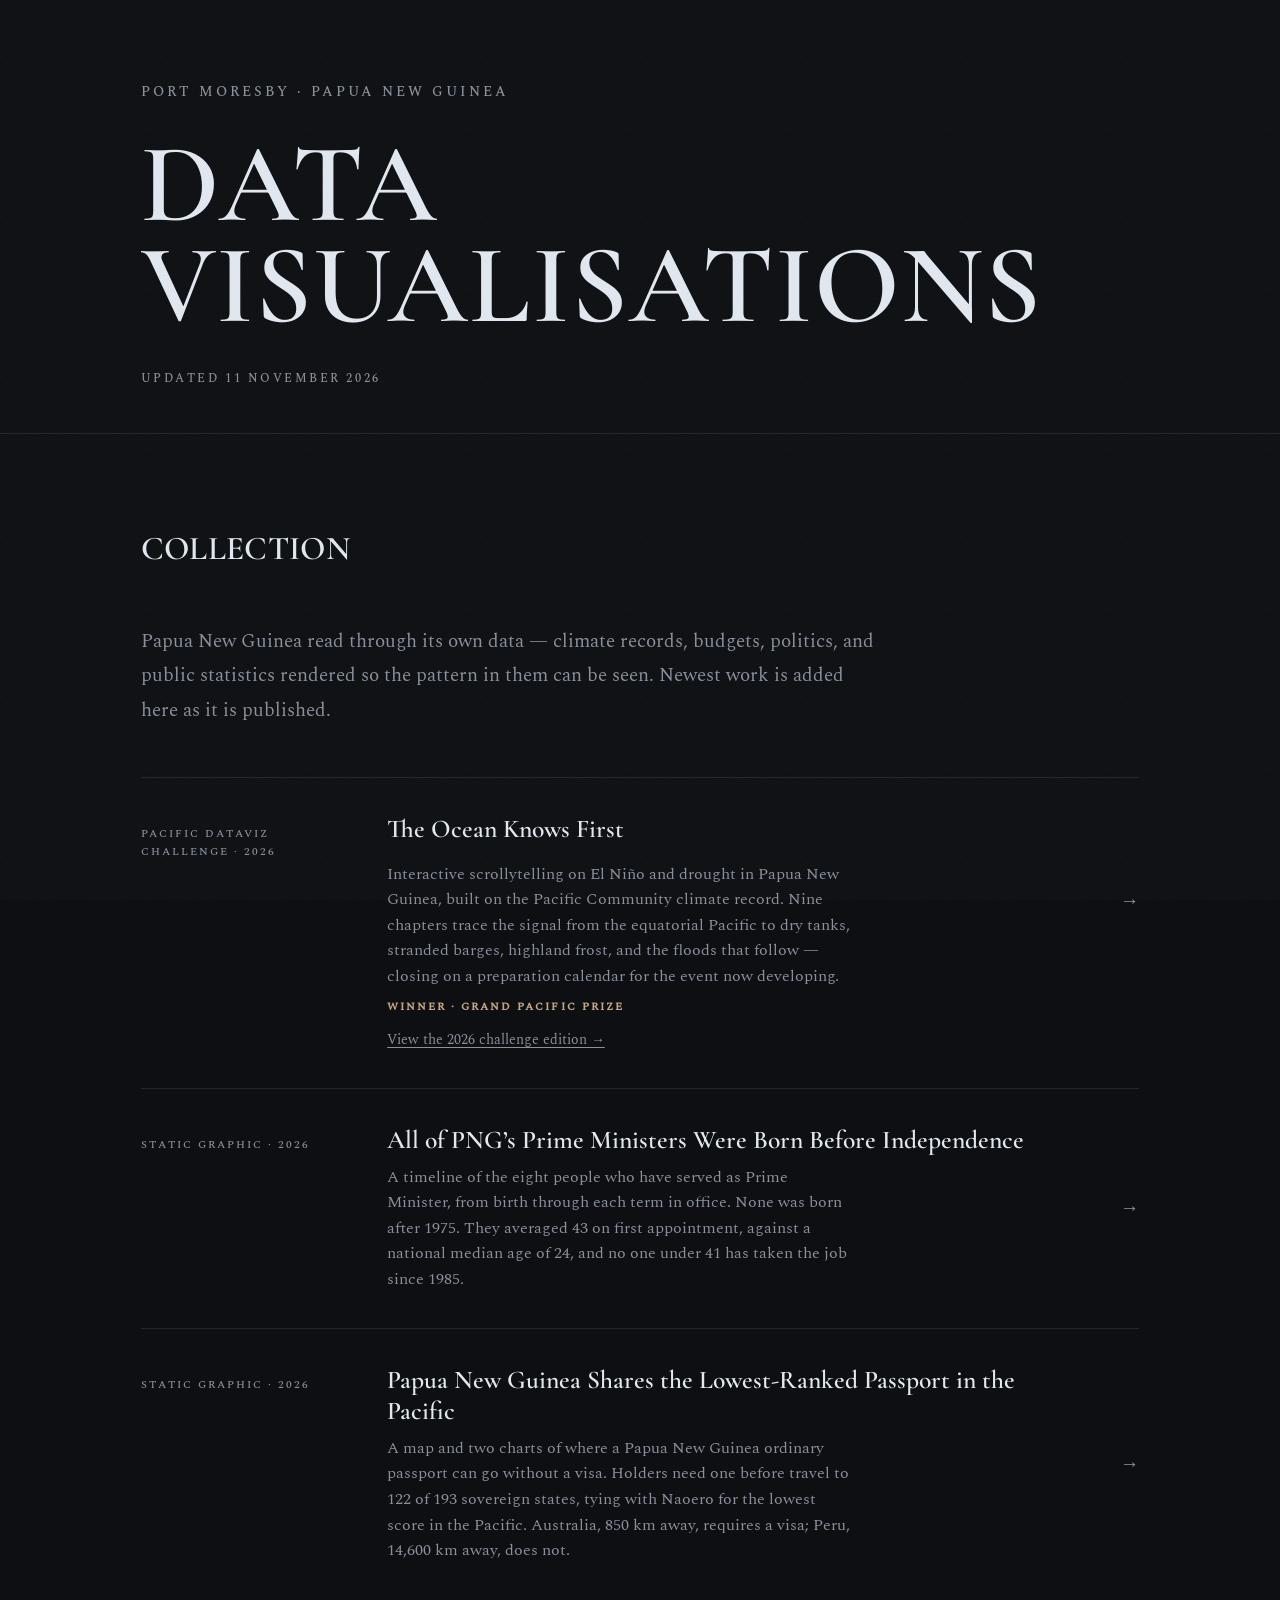
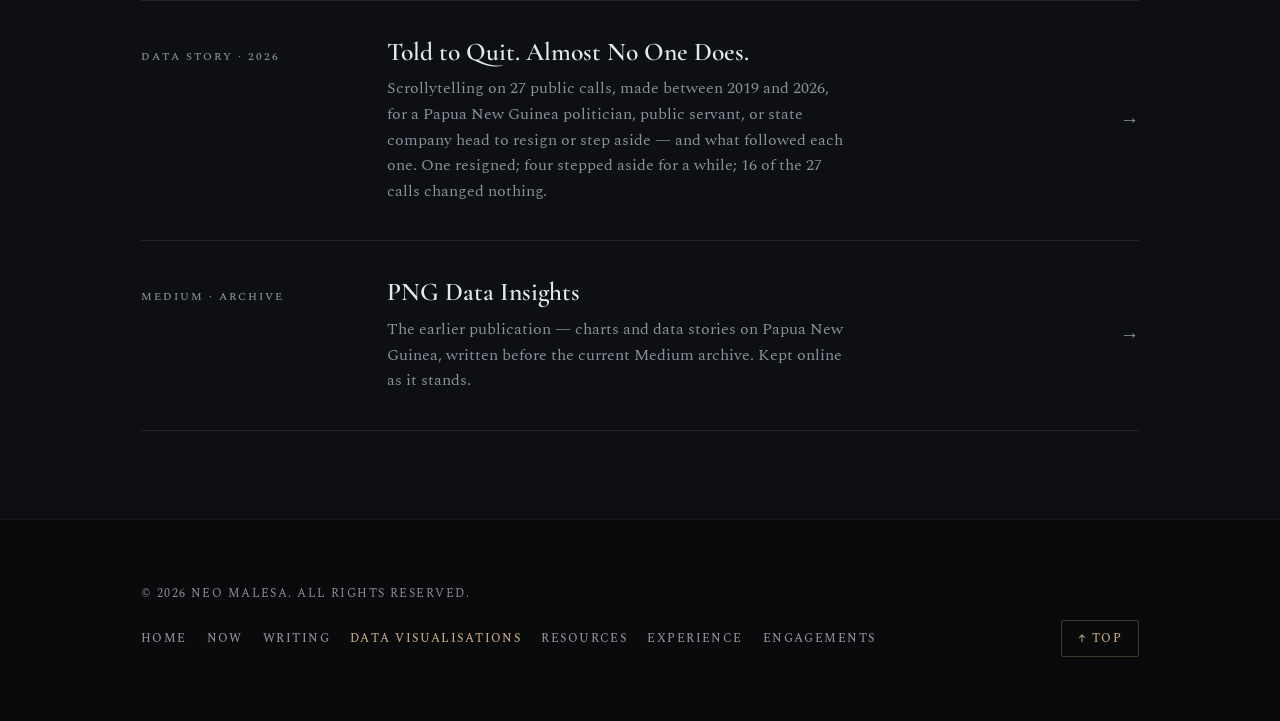
==== commit 703db949: "Turn home page into a summary with index pages per section Each home section now shows a few feature" ====
--- a/dataviz/index.html
+++ b/dataviz/index.html
@@ -46,7 +46,7 @@
             is added here as it is published.
           </p>
         </div>
-        <!-- Add new entries to this list. The award entry stays first. -->
+        <!-- Add new entries to this list. The award entry stays first; the archive stays last. -->
         <ul class="dataviz__list" role="list">
           <li class="dataviz__item dataviz__item--award">
             <a href="https://n30dyn4m1c.github.io/pacificdatavizchallenge26/" class="dataviz__link" target="_blank" rel="noopener noreferrer" aria-label="Open The Ocean Knows First, winner of the Grand Pacific Prize (opens in a new tab)">
@@ -103,6 +103,17 @@
               <span class="dataviz__arrow" aria-hidden="true">→</span>
             </a>
           </li>
+          <li class="dataviz__item">
+            <a href="https://medium.com/png-data-insights" class="dataviz__link" target="_blank" rel="noopener noreferrer" aria-label="Open PNG Data Insights (opens in a new tab)">
+              <span class="dataviz__meta">Medium &middot; Archive</span>
+              <span class="dataviz__title">PNG Data Insights</span>
+              <span class="dataviz__desc">
+                The earlier publication — charts and data stories on Papua New Guinea,
+                written before the current Medium archive. Kept online as it stands.
+              </span>
+              <span class="dataviz__arrow" aria-hidden="true">→</span>
+            </a>
+          </li>
         </ul>
       </div>
     </section>
@@ -113,7 +124,11 @@
       <nav class="footer__nav" aria-label="Pages">
         <a href="../index.html">Home</a>
         <a href="../now.html">Now</a>
+        <a href="../writing/">Writing</a>
         <a href="./" aria-current="true">Data Visualisations</a>
+        <a href="../resources/">Resources</a>
+        <a href="../experience/">Experience</a>
+        <a href="../engagements/">Engagements</a>
       </nav>
       <a href="#top" class="back-to-top" aria-label="Back to top of page">
         <span aria-hidden="true">↑</span> Top
--- a/css/style.css
+++ b/css/style.css
@@ -529,9 +529,8 @@
 
 /* Alternating panels give the scroll a quiet rhythm */
 .section--resources,
-.section--capabilities,
-.section--dataviz,
-.section--connect {
+.section--writing,
+.section--mandates {
   background-color: var(--color-bg-alt);
 }
 
@@ -979,10 +978,11 @@
   border-color: var(--color-accent);
 }
 
-/* Quiet page navigation between Home and Now */
+/* Quiet page navigation between Home and the index pages */
 .footer__nav {
   display: flex;
-  gap: 1.25rem;
+  flex-wrap: wrap;
+  gap: 0.6rem 1.25rem;
 }
 
 .footer__nav a {
@@ -1150,6 +1150,35 @@
     flex-direction: column;
     align-items: flex-start;
   }
+}
+
+
+/* Further sections on an index page sit on the alternate panel */
+.subpage__section--alt {
+  flex: 0 0 auto;
+  background-color: var(--color-bg-alt);
+  border-top: 1px solid var(--color-border);
+}
+
+.subpage__inline-link {
+  color: var(--color-accent);
+  text-decoration: underline;
+  text-underline-offset: 0.2em;
+}
+
+
+/* ============================================================
+   SECTION SUMMARY LINK — closes each home section, pointing to
+   the index page that holds the full list
+   ============================================================ */
+
+.section__more {
+  margin-top: clamp(2.5rem, 5vw, 3.5rem);
+}
+
+/* The writing ledger already carries its own bottom margin */
+.writing__list + .section__more {
+  margin-top: 0;
 }
 
 
@@ -1681,6 +1710,15 @@
   font-size: clamp(0.9rem, 1.3vw, 1rem);
   color: var(--color-ink-muted);
   line-height: 1.65;
+}
+
+/* Home page summary — titles only, tighter rows */
+.mandates__list--compact .mandates__item {
+  padding-block: clamp(0.9rem, 1.8vw, 1.25rem);
+}
+
+.mandates__list--compact .mandates__title {
+  margin-bottom: 0;
 }
 
 @media (min-width: 900px) {
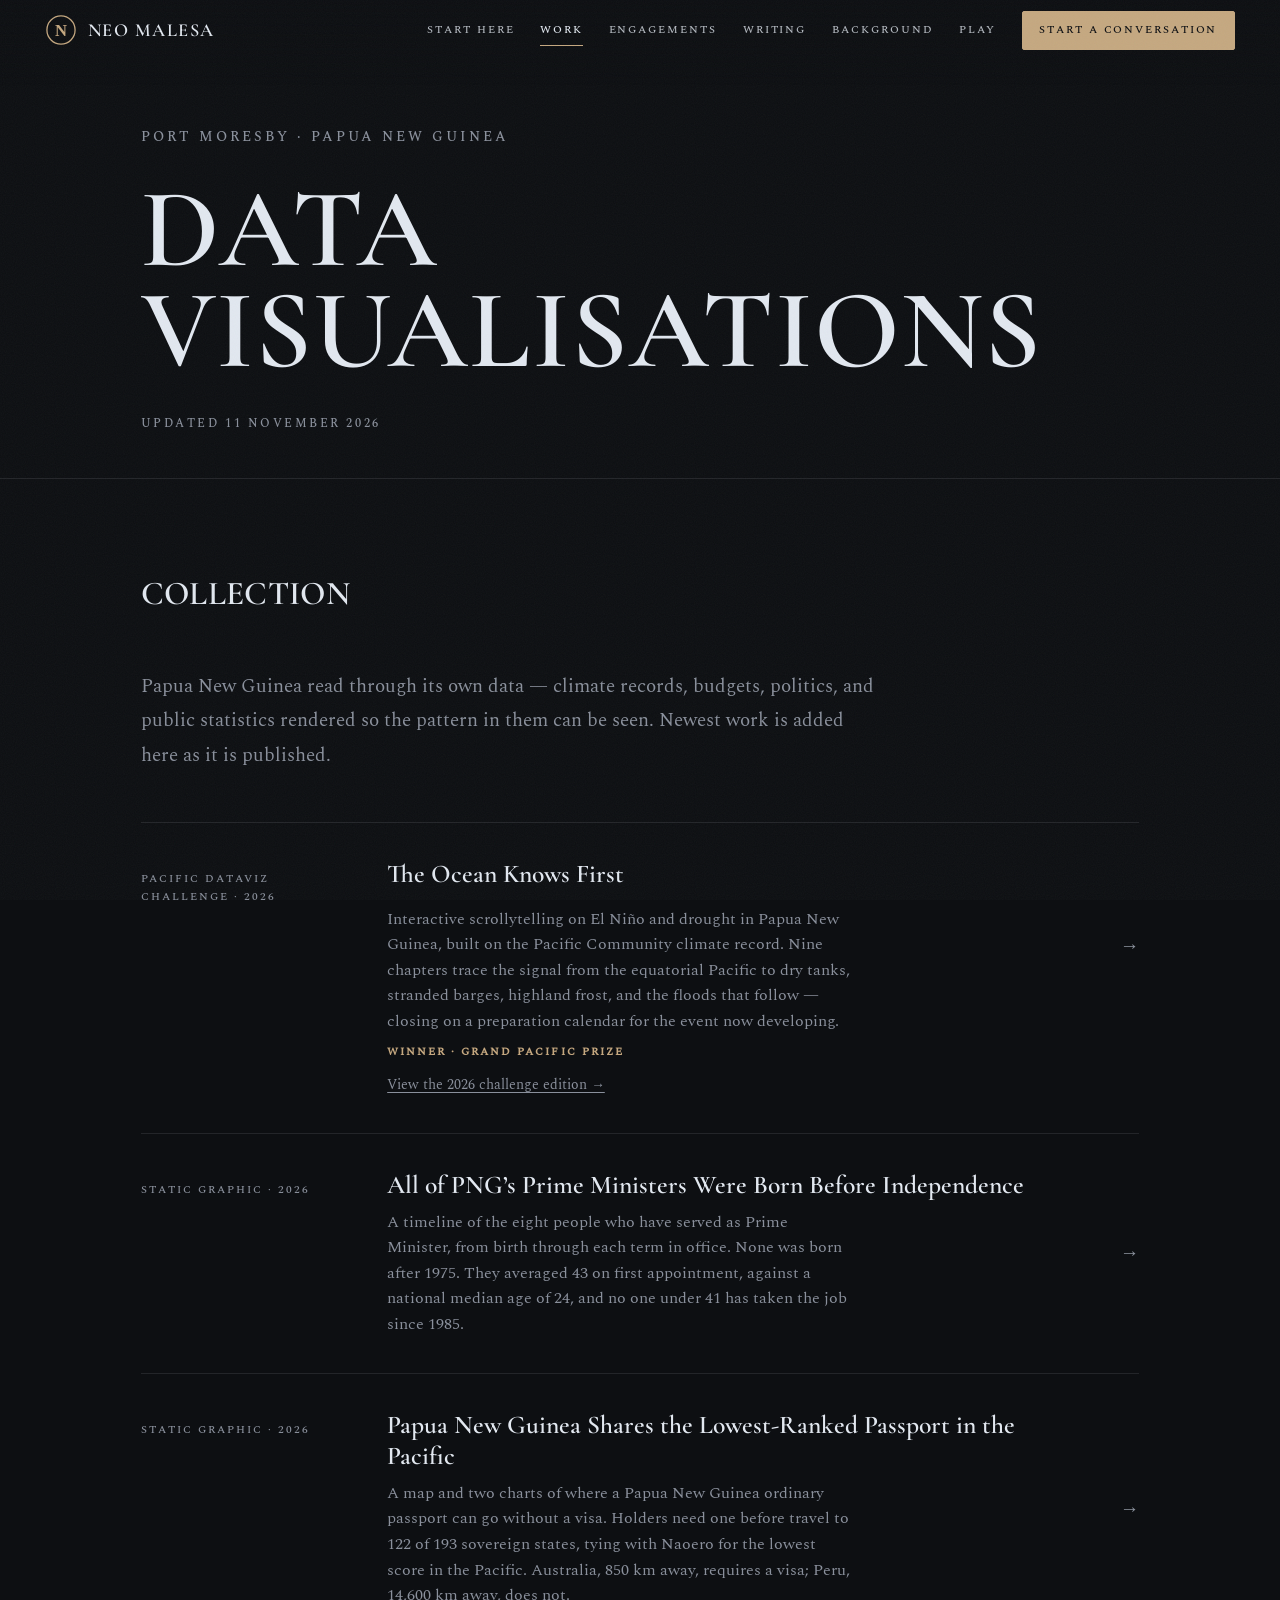
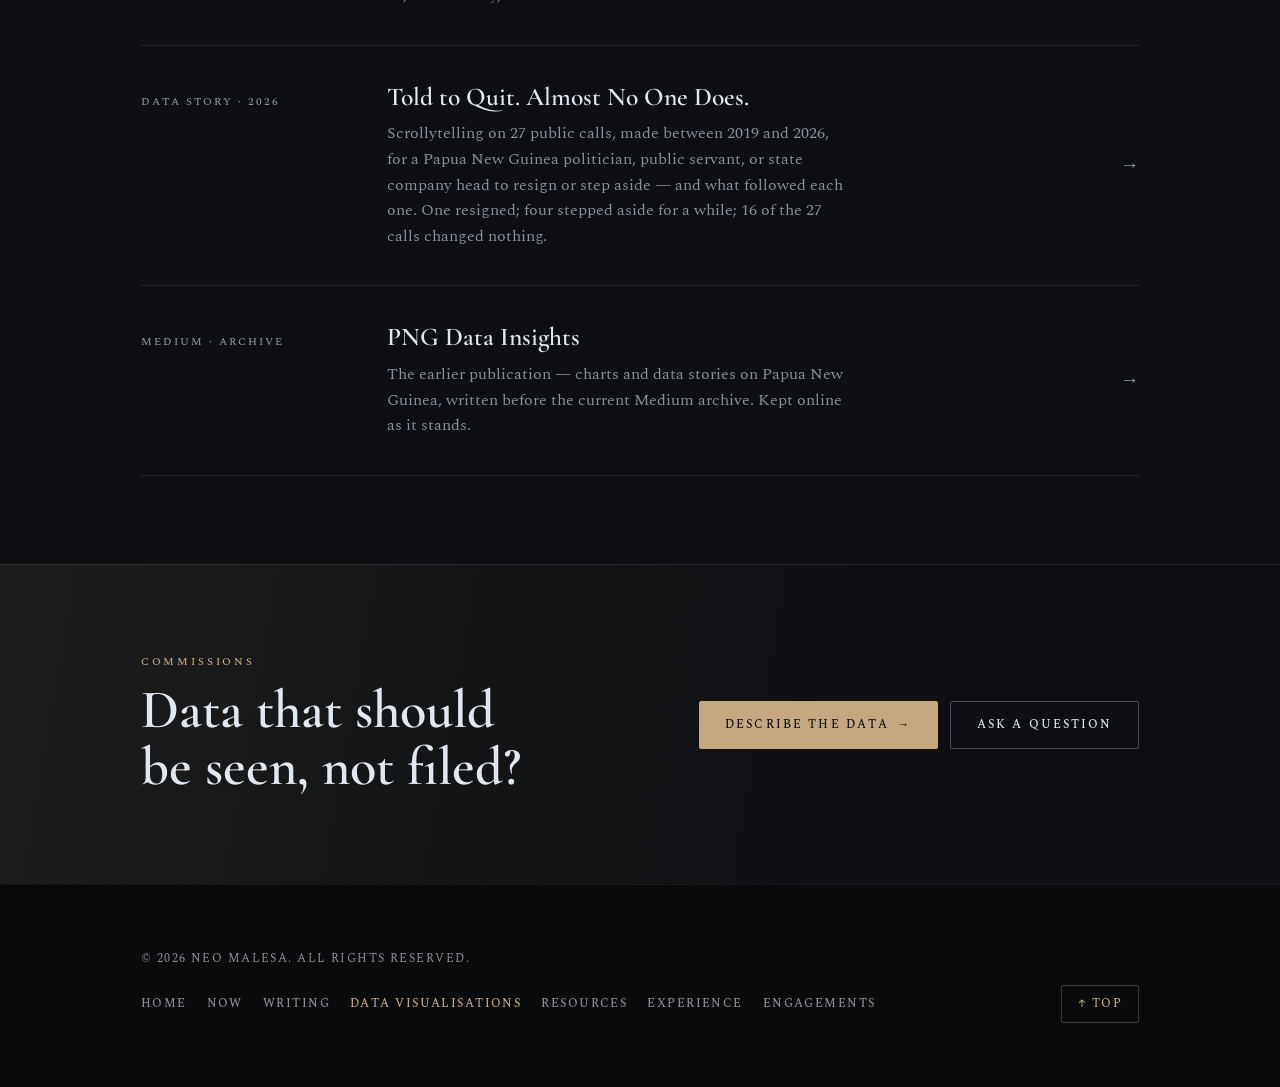
==== commit 38997e21: "Revamp the site around starting conversations Rebuild the home page so every section leads the reade" ====
--- a/dataviz/index.html
+++ b/dataviz/index.html
@@ -28,6 +28,36 @@
   <script>document.documentElement.classList.add('js');</script>
 </head>
 <body>
+  <a class="skip-link" href="#top">Skip to content</a>
+  <!-- Top bar — the same on every page; its links lead to the home page sections -->
+  <header class="topbar" id="topbar">
+    <div class="topbar__inner">
+      <a class="topbar__brand" href="../index.html" aria-label="Neo Malesa — home">
+        <svg class="topbar__seal" viewBox="0 0 100 100" aria-hidden="true" focusable="false">
+          <circle cx="50" cy="50" r="44" fill="none" stroke="currentColor" stroke-width="4" />
+          <text x="50" y="52" font-family="Georgia,serif" font-size="52" font-weight="600" fill="currentColor" text-anchor="middle" dominant-baseline="central">N</text>
+        </svg>
+        <span class="topbar__name">Neo Malesa</span>
+      </a>
+      <nav class="topbar__nav" id="site-menu" aria-label="Primary">
+        <a href="../index.html#start">Start Here</a>
+        <a href="../index.html#work" aria-current="true">Work</a>
+        <a href="../index.html#engagements">Engagements</a>
+        <a href="../index.html#writing">Writing</a>
+        <a href="../index.html#background">Background</a>
+        <a href="../index.html#play">Play</a>
+      </nav>
+      <a class="btn btn--primary btn--sm topbar__cta" href="../index.html#connect">
+        <span class="topbar__cta-long">Start a conversation</span>
+        <span class="topbar__cta-short">Contact</span>
+      </a>
+      <button class="topbar__toggle" type="button" aria-expanded="false" aria-controls="site-menu">
+        <span class="topbar__toggle-bars" aria-hidden="true"></span>
+        <span class="visually-hidden">Menu</span>
+      </button>
+    </div>
+    <span class="topbar__progress" aria-hidden="true"></span>
+  </header>
   <main class="subpage" id="top">
     <header class="subpage__head">
       <div class="subpage__inner">
@@ -117,6 +147,19 @@
         </ul>
       </div>
     </section>
+    <!-- The page, turned toward the reader -->
+    <aside class="cta-band" aria-label="Correspondence">
+      <div class="cta-band__inner">
+        <div>
+          <p class="cta-band__kicker">Commissions</p>
+          <p class="cta-band__text">Data that should be seen, not filed?</p>
+        </div>
+        <div class="cta-band__actions">
+          <a class="btn btn--primary" href="../index.html?about=project#connect">Describe the data <span aria-hidden="true">→</span></a>
+          <a class="btn btn--ghost" href="../index.html?about=question#connect">Ask a question</a>
+        </div>
+      </div>
+    </aside>
   </main>
   <footer class="footer" role="contentinfo">
     <div class="footer__inner">
--- a/css/style.css
+++ b/css/style.css
@@ -64,7 +64,9 @@
   --font-body:    'Spectral', 'Georgia', 'Times New Roman', serif;
 
   /* --- Type scale — fluid via clamp() --- */
-  --text-hero-name:  clamp(3.5rem, 11vw, 9.5rem);
+  /* Bounded by height as well as width, so the calls to act beneath the
+     name stay on the first screen of a short laptop display */
+  --text-hero-name:  clamp(3.5rem, min(11vw, 16.5vh), 9.5rem);
   --text-kicker:     clamp(0.72rem, 1.2vw, 0.85rem);
   --text-role:       clamp(1.05rem, 1.7vw, 1.45rem);
 
@@ -98,6 +100,8 @@
 
 html {
   -webkit-text-size-adjust: 100%;
+  /* Anchored sections land clear of the fixed top bar */
+  scroll-padding-top: 4.5rem;
 }
 
 /* Smooth scroll only for users who haven't asked for less motion */
@@ -224,6 +228,8 @@
   order: -1;
   width: 100%;
   aspect-ratio: 1 / 1;
+  /* On a tablet the square portrait would fill the whole first screen */
+  max-height: 60vh;
   overflow: hidden;
   margin: 0;
   background: var(--color-surface);
@@ -277,8 +283,12 @@
     font-size: clamp(0.65rem, 2.6vw, 0.8rem);
     margin-bottom: clamp(0.75rem, 3vw, 1.25rem);
   }
-  .hero__role {
-    font-size: clamp(0.95rem, 3.2vw, 1.2rem);
+  .hero__claim {
+    font-size: clamp(1.05rem, 4.2vw, 1.3rem);
+  }
+  .hero__clock {
+    display: flex;
+    margin: 0.7em 0 0;
   }
 }
 
@@ -294,7 +304,7 @@
   .hero__text {
     flex: 1 1 55%;
     padding:
-      clamp(1.25rem, 4vw, var(--hero-pad-top))
+      clamp(5rem, 9vh, 7rem)
       clamp(0.875rem, 3.5vw, var(--content-pad-x))
       clamp(1.25rem, 4vw, var(--hero-pad-bottom));
   }
@@ -302,6 +312,7 @@
     order: 0;
     flex: 0 0 42%;
     width: auto;
+    max-height: none;
     aspect-ratio: auto;
     align-self: stretch;
   }
@@ -368,8 +379,8 @@
 }
 
 
-/* ---- Role line ---- */
-.hero__role {
+/* ---- Claim — the one-line proposition, set in italic ---- */
+.hero__claim {
   font-family: var(--font-body);
   font-size: var(--text-role);
   font-weight: 400;
@@ -377,7 +388,69 @@
   letter-spacing: 0.01em;
   color: var(--color-ink);
   line-height: 1.5;
-  max-width: 40ch;
+  max-width: 44ch;
+}
+
+/* ---- Role line — the record behind the claim ---- */
+.hero__role {
+  font-family: var(--font-body);
+  font-size: clamp(0.68rem, 1vw, 0.78rem);
+  font-weight: 500;
+  letter-spacing: 0.16em;
+  text-transform: uppercase;
+  color: var(--color-ink-muted);
+  line-height: 1.9;
+  max-width: 96ch;
+  margin-top: clamp(1rem, 2vw, 1.4rem);
+}
+
+.hero__actions {
+  display: flex;
+  flex-wrap: wrap;
+  gap: 0.75rem;
+  margin-top: clamp(1.75rem, 3.5vw, 2.5rem);
+}
+
+/* Local time in Port Moresby — set beside the place line */
+.hero__clock {
+  display: inline-flex;
+  align-items: center;
+  gap: 0.6em;
+  margin-left: 1.1em;
+  color: var(--color-accent);
+  white-space: nowrap;
+}
+
+.hero__clock::before {
+  content: '';
+  width: 0.5em;
+  height: 0.5em;
+  border-radius: 50%;
+  background: var(--color-accent);
+  animation: beat 2.4s ease-in-out infinite;
+}
+
+@keyframes beat {
+  0%, 100% { opacity: 1; transform: scale(1); }
+  50%      { opacity: 0.35; transform: scale(0.7); }
+}
+
+/* Swell lines — a slow sea in brass hairlines along the foot of the column */
+.hero__swell {
+  position: absolute;
+  left: 0;
+  right: 0;
+  bottom: 0;
+  width: 100%;
+  height: 46%;
+  pointer-events: none;
+  opacity: 0.9;
+  -webkit-mask-image: linear-gradient(180deg, transparent 0%, #000 55%);
+  mask-image: linear-gradient(180deg, transparent 0%, #000 55%);
+}
+
+@media (prefers-reduced-motion: reduce) {
+  .hero__clock::before { animation: none; }
 }
 
 
@@ -391,7 +464,7 @@
   gap: 1rem;
 }
 
-@media (min-width: 900px) {
+@media (min-width: 900px) and (min-height: 760px) {
   .hero__scrollcue {
     display: flex;
   }
@@ -506,12 +579,14 @@
    ============================================================ */
 
 .js [data-gsap-reveal],
+.js [data-gsap-stagger] > *,
 .js .connect__list .connect__link {
   opacity: 0;
 }
 
 @media (prefers-reduced-motion: reduce) {
   .js [data-gsap-reveal],
+  .js [data-gsap-stagger] > *,
   .js .connect__list .connect__link {
     opacity: 1 !important;
   }
@@ -528,9 +603,9 @@
 }
 
 /* Alternating panels give the scroll a quiet rhythm */
-.section--resources,
+.section--work,
 .section--writing,
-.section--mandates {
+.section--play {
   background-color: var(--color-bg-alt);
 }
 
@@ -1792,110 +1867,36 @@
   color: var(--color-accent);
 }
 
+/* The section's name slides out beside its numeral on hover */
+.rail__link {
+  position: relative;
+}
+
+.rail__link::after {
+  content: attr(data-label);
+  position: absolute;
+  right: 100%;
+  top: 50%;
+  transform: translate(6px, -50%);
+  padding-right: 0.9rem;
+  white-space: nowrap;
+  font-size: 0.62rem;
+  letter-spacing: 0.22em;
+  text-transform: uppercase;
+  color: var(--color-accent);
+  opacity: 0;
+  pointer-events: none;
+  transition: opacity 0.25s ease, transform 0.35s var(--ease-out-expo);
+}
+
+.rail__link:hover::after,
+.rail__link:focus-visible::after {
+  opacity: 1;
+  transform: translate(0, -50%);
+}
+
 @media (prefers-reduced-motion: reduce) {
   .rail {
-    transition: none;
-  }
-}
-
-
-/* ============================================================
-   MOBILE RAIL — horizontal numeral strip pinned to the bottom.
-   Wayfinding for phones/tablets, where the side rail is hidden.
-   Carries a hairline scroll-progress fill across its top edge.
-   ============================================================ */
-
-.mobile-rail {
-  position: fixed;
-  left: 0;
-  right: 0;
-  bottom: 0;
-  z-index: 20;
-  display: none;
-  background: rgba(13, 15, 18, 0.85);
-  -webkit-backdrop-filter: blur(10px);
-  backdrop-filter: blur(10px);
-  border-top: 1px solid var(--color-border);
-  opacity: 0;
-  pointer-events: none;
-  transition: opacity 0.5s ease;
-}
-
-@media (max-width: 1199px) {
-  .mobile-rail {
-    display: block;
-  }
-}
-
-.mobile-rail.is-visible {
-  opacity: 1;
-  pointer-events: auto;
-}
-
-/* Slide away when the footer is on screen so it never covers the colophon */
-.mobile-rail.is-hidden {
-  opacity: 0;
-  pointer-events: none;
-}
-
-.mobile-rail__progress {
-  position: absolute;
-  top: 0;
-  left: 0;
-  height: 2px;
-  width: 0%;
-  background: var(--color-accent);
-  transition: width 0.1s linear;
-}
-
-.mobile-rail__list {
-  list-style: none;
-  display: flex;
-  justify-content: space-between;
-  align-items: center;
-  gap: 0.25rem;
-  padding: 0.6rem clamp(1.25rem, 5vw, 2.5rem);
-  padding-bottom: calc(0.6rem + env(safe-area-inset-bottom, 0px));
-}
-
-.mobile-rail__link {
-  display: block;
-  padding: 0.15rem 0.35rem;
-  font-family: var(--font-body);
-  font-size: 0.72rem;
-  font-weight: 500;
-  letter-spacing: 0.18em;
-  color: var(--color-ink-muted);
-  text-decoration: none;
-  transition: color 0.2s ease;
-}
-
-.mobile-rail__link:hover,
-.mobile-rail__link:focus-visible {
-  color: var(--color-accent);
-}
-
-.mobile-rail__link[aria-current='true'] {
-  color: var(--color-accent);
-}
-
-/* Eight numerals now — tighten the strip so VIII still fits a 320px phone */
-@media (max-width: 400px) {
-  .mobile-rail__list {
-    gap: 0.1rem;
-    padding-inline: 0.75rem;
-  }
-  .mobile-rail__link {
-    padding-inline: 0.2rem;
-    letter-spacing: 0.12em;
-  }
-}
-
-@media (prefers-reduced-motion: reduce) {
-  .mobile-rail {
-    transition: none;
-  }
-  .mobile-rail__progress {
     transition: none;
   }
 }
@@ -1977,3 +1978,2095 @@
   font-size: 0.8rem;
   color: var(--color-ink-muted);
 }
+
+
+/* ============================================================
+   SKIP LINK
+   ============================================================ */
+
+.skip-link {
+  position: fixed;
+  top: 0.75rem;
+  left: 0.75rem;
+  z-index: 200;
+  padding: 0.6rem 1rem;
+  font-size: 0.75rem;
+  font-weight: 500;
+  letter-spacing: 0.14em;
+  text-transform: uppercase;
+  color: var(--color-bg);
+  background: var(--color-accent);
+  text-decoration: none;
+  transform: translateY(-200%);
+}
+
+.skip-link:focus {
+  transform: none;
+}
+
+
+/* ============================================================
+   BUTTONS + TEXT LINKS — the calls to act
+   ============================================================ */
+
+.btn {
+  position: relative;
+  display: inline-flex;
+  align-items: center;
+  justify-content: center;
+  gap: 0.7em;
+  min-height: 3rem;
+  padding: 0.8rem 1.6rem;
+  font-family: var(--font-body);
+  font-size: 0.74rem;
+  font-weight: 500;
+  letter-spacing: 0.18em;
+  line-height: 1.2;
+  text-transform: uppercase;
+  text-decoration: none;
+  text-align: center;
+  color: var(--color-ink);
+  background: transparent;
+  border: 1px solid rgba(226, 232, 240, 0.28);
+  border-radius: 2px;
+  cursor: pointer;
+  /* --bx/--by are set by the magnetic pull in main.js */
+  transform: translate(var(--bx, 0px), var(--by, 0px));
+  transition:
+    transform 0.5s var(--ease-out-expo),
+    background-color 0.25s ease,
+    color 0.25s ease,
+    border-color 0.25s ease;
+}
+
+.btn span[aria-hidden='true'] {
+  display: inline-block;
+  transition: transform 0.35s var(--ease-out-expo);
+}
+
+.btn:hover span[aria-hidden='true'],
+.btn:focus-visible span[aria-hidden='true'] {
+  transform: translateX(5px);
+}
+
+.btn--primary {
+  color: var(--color-bg);
+  background: var(--color-accent);
+  border-color: var(--color-accent);
+}
+
+.btn--primary:hover,
+.btn--primary:focus-visible {
+  background: var(--color-ink);
+  border-color: var(--color-ink);
+}
+
+.btn--ghost:hover,
+.btn--ghost:focus-visible {
+  color: var(--color-accent);
+  border-color: var(--color-accent);
+}
+
+.btn--sm {
+  min-height: 2.4rem;
+  padding: 0.5rem 1.05rem;
+  font-size: 0.66rem;
+}
+
+.textlink {
+  display: inline-flex;
+  align-items: center;
+  gap: 0.6em;
+  font-family: var(--font-body);
+  font-size: 0.76rem;
+  font-weight: 500;
+  letter-spacing: 0.18em;
+  text-transform: uppercase;
+  color: var(--color-accent);
+  text-decoration: none;
+  padding-bottom: 0.35em;
+  background: linear-gradient(currentColor, currentColor) left bottom / 100% 1px no-repeat;
+  transition: background-size 0.45s var(--ease-out-expo), color 0.2s ease;
+}
+
+.textlink span[aria-hidden='true'] {
+  display: inline-block;
+  transition: transform 0.35s var(--ease-out-expo);
+}
+
+.textlink:hover,
+.textlink:focus-visible {
+  color: var(--color-ink);
+  background-size: 0% 1px;
+  background-position: right bottom;
+}
+
+.textlink:hover span[aria-hidden='true'],
+.textlink:focus-visible span[aria-hidden='true'] {
+  transform: translateX(5px);
+}
+
+@media (prefers-reduced-motion: reduce) {
+  .btn,
+  .btn span[aria-hidden='true'],
+  .textlink,
+  .textlink span[aria-hidden='true'] {
+    transition: none;
+    transform: none !important;
+  }
+}
+
+
+/* ============================================================
+   TOP BAR — brand, navigation, and the standing invitation.
+   Clear over the hero; a blurred slate once the page scrolls.
+   Slides away on the way down, returns on the way up.
+   ============================================================ */
+
+.topbar {
+  position: fixed;
+  top: 0;
+  left: 0;
+  right: 0;
+  z-index: 40;
+  transition: transform 0.5s var(--ease-out-expo), background-color 0.35s ease, border-color 0.35s ease;
+  border-bottom: 1px solid transparent;
+}
+
+/* Over the hero the bar has no slate — a soft shade keeps it legible
+   where it crosses the portrait */
+.topbar::before {
+  content: '';
+  position: absolute;
+  inset: 0 0 -1.5rem;
+  background: linear-gradient(180deg, rgba(13, 15, 18, 0.78), rgba(13, 15, 18, 0));
+  pointer-events: none;
+  transition: opacity 0.35s ease;
+}
+
+.topbar.is-scrolled::before,
+.topbar.is-open::before {
+  opacity: 0;
+}
+
+.topbar__inner {
+  position: relative;
+}
+
+.topbar.is-scrolled {
+  background: rgba(13, 15, 18, 0.82);
+  -webkit-backdrop-filter: blur(12px);
+  backdrop-filter: blur(12px);
+  border-bottom-color: var(--color-border);
+}
+
+.topbar.is-hidden:not(.is-open) {
+  transform: translateY(-101%);
+}
+
+.topbar__inner {
+  display: flex;
+  align-items: center;
+  gap: clamp(0.75rem, 2vw, 2rem);
+  max-width: 96rem;
+  margin-inline: auto;
+  padding: 0.7rem clamp(1.25rem, 3.5vw, 3rem);
+}
+
+.topbar__brand {
+  display: inline-flex;
+  align-items: center;
+  gap: 0.7rem;
+  margin-right: auto;
+  color: var(--color-ink);
+  text-decoration: none;
+}
+
+.topbar__seal {
+  width: 2rem;
+  height: 2rem;
+  color: var(--color-accent);
+  transition: transform 0.9s var(--ease-out-expo);
+}
+
+.topbar__brand:hover .topbar__seal {
+  transform: rotate(360deg);
+}
+
+.topbar__name {
+  font-family: var(--font-display);
+  font-size: 1.15rem;
+  font-weight: 600;
+  letter-spacing: 0.08em;
+  text-transform: uppercase;
+}
+
+.topbar__nav {
+  display: none;
+  align-items: center;
+  gap: clamp(1rem, 2vw, 2rem);
+}
+
+.topbar__nav a {
+  position: relative;
+  padding-block: 0.4rem;
+  font-size: 0.68rem;
+  font-weight: 500;
+  letter-spacing: 0.18em;
+  text-transform: uppercase;
+  color: rgba(226, 232, 240, 0.78);
+  text-decoration: none;
+  transition: color 0.2s ease;
+}
+
+.topbar__nav a::after {
+  content: '';
+  position: absolute;
+  left: 0;
+  right: 0;
+  bottom: 0;
+  height: 1px;
+  background: var(--color-accent);
+  transform: scaleX(0);
+  transform-origin: left center;
+  transition: transform 0.4s var(--ease-out-expo);
+}
+
+.topbar__nav a:hover,
+.topbar__nav a:focus-visible,
+.topbar__nav a[aria-current='true'] {
+  color: var(--color-ink);
+}
+
+.topbar__nav a:hover::after,
+.topbar__nav a:focus-visible::after,
+.topbar__nav a[aria-current='true']::after {
+  transform: scaleX(1);
+}
+
+.topbar__cta-long { display: none; }
+
+@media (min-width: 480px) {
+  .topbar__cta-long { display: inline; }
+  .topbar__cta-short { display: none; }
+}
+
+/* Menu toggle — two hairlines that cross when open */
+.topbar__toggle {
+  position: relative;
+  width: 2.6rem;
+  height: 2.4rem;
+  background: transparent;
+  border: 1px solid rgba(226, 232, 240, 0.28);
+  border-radius: 2px;
+  cursor: pointer;
+}
+
+.topbar__toggle-bars,
+.topbar__toggle-bars::after {
+  position: absolute;
+  left: 50%;
+  width: 1.1rem;
+  height: 1px;
+  background: var(--color-ink);
+  transition: transform 0.4s var(--ease-out-expo);
+}
+
+.topbar__toggle-bars {
+  top: 50%;
+  transform: translate(-50%, -4px);
+}
+
+.topbar__toggle-bars::after {
+  content: '';
+  top: 0;
+  transform: translate(-50%, 8px);
+}
+
+.topbar.is-open .topbar__toggle-bars {
+  transform: translate(-50%, 0) rotate(45deg);
+}
+
+.topbar.is-open .topbar__toggle-bars::after {
+  transform: translate(-50%, 0) rotate(-90deg);
+}
+
+/* Scroll progress — a brass hairline along the bar's lower edge */
+.topbar__progress {
+  position: absolute;
+  left: 0;
+  bottom: -1px;
+  height: 1px;
+  width: 100%;
+  background: var(--color-accent);
+  transform: scaleX(var(--progress, 0));
+  transform-origin: left center;
+}
+
+/* Small screens: the navigation opens as a full-height sheet */
+@media (max-width: 1023px) {
+  .topbar.is-open {
+    background: rgba(13, 15, 18, 0.97);
+    border-bottom-color: var(--color-border);
+  }
+  /* Hung from the bar itself (the bar is the fixed element), filling
+     the rest of the screen beneath it */
+  .topbar.is-open .topbar__nav {
+    position: absolute;
+    top: 100%;
+    left: 0;
+    right: 0;
+    height: calc(100vh - 3.8rem);
+    height: calc(100dvh - 3.8rem);
+    display: flex;
+    flex-direction: column;
+    align-items: flex-start;
+    justify-content: center;
+    gap: 0;
+    padding: 1.5rem clamp(1.5rem, 6vw, 3rem) 3rem;
+    background: rgba(13, 15, 18, 0.97);
+    overflow-y: auto;
+  }
+  .topbar.is-open .topbar__nav a {
+    width: 100%;
+    padding-block: 0.85rem;
+    font-family: var(--font-display);
+    font-size: clamp(1.7rem, 7vw, 2.4rem);
+    font-weight: 600;
+    letter-spacing: 0.03em;
+    color: var(--color-ink);
+    border-bottom: 1px solid var(--color-border);
+    animation: revealUp 0.7s var(--ease-out-expo) both;
+  }
+  .topbar.is-open .topbar__nav a:nth-child(2) { animation-delay: 0.04s; }
+  .topbar.is-open .topbar__nav a:nth-child(3) { animation-delay: 0.08s; }
+  .topbar.is-open .topbar__nav a:nth-child(4) { animation-delay: 0.12s; }
+  .topbar.is-open .topbar__nav a:nth-child(5) { animation-delay: 0.16s; }
+  .topbar.is-open .topbar__nav a:nth-child(6) { animation-delay: 0.2s; }
+  .topbar.is-open .topbar__nav a:nth-child(7) { animation-delay: 0.24s; }
+  .topbar.is-open .topbar__nav a::after { display: none; }
+  html.menu-open { overflow: hidden; }
+}
+
+@media (min-width: 1024px) {
+  .topbar__nav { display: flex; }
+  .topbar__toggle { display: none; }
+}
+
+@media (max-width: 400px) {
+  .topbar__name { display: none; }
+}
+
+/* Without scripting the sheet cannot open — show the links in a row instead */
+html:not(.js) .topbar__nav { display: none; }
+html:not(.js) .topbar__toggle { display: none; }
+
+@media (prefers-reduced-motion: reduce) {
+  .topbar,
+  .topbar__seal,
+  .topbar__toggle-bars,
+  .topbar__toggle-bars::after {
+    transition: none;
+  }
+  .topbar.is-open .topbar__nav a { animation: none; }
+}
+
+
+/* ============================================================
+   TICKER — the practice in one slow moving line
+   ============================================================ */
+
+.ticker {
+  overflow: hidden;
+  border-bottom: 1px solid var(--color-border);
+  background: var(--color-bg-alt);
+  padding-block: 1rem;
+  -webkit-mask-image: linear-gradient(90deg, transparent, #000 12%, #000 88%, transparent);
+  mask-image: linear-gradient(90deg, transparent, #000 12%, #000 88%, transparent);
+}
+
+.ticker__track {
+  display: flex;
+  width: max-content;
+  animation: ticker 48s linear infinite;
+}
+
+.ticker:hover .ticker__track {
+  animation-play-state: paused;
+}
+
+.ticker__group {
+  display: flex;
+  flex-shrink: 0;
+}
+
+.ticker__group span {
+  display: inline-flex;
+  align-items: center;
+  font-family: var(--font-display);
+  font-size: clamp(1.1rem, 2vw, 1.5rem);
+  font-weight: 600;
+  letter-spacing: 0.08em;
+  text-transform: uppercase;
+  color: var(--color-ink-muted);
+  white-space: nowrap;
+}
+
+.ticker__group span::after {
+  content: '';
+  width: 0.4rem;
+  height: 0.4rem;
+  margin-inline: clamp(1.25rem, 3vw, 2.5rem);
+  background: var(--color-accent);
+  transform: rotate(45deg);
+}
+
+@keyframes ticker {
+  to { transform: translateX(-50%); }
+}
+
+@media (prefers-reduced-motion: reduce) {
+  .ticker__track { animation: none; }
+}
+
+
+/* ============================================================
+   THESIS — the conviction at display scale; words take ink as
+   the reader scrolls. Then the record, in four figures.
+   ============================================================ */
+
+.thesis {
+  padding-block: clamp(5rem, 11vw, 9.5rem) clamp(4rem, 8vw, 7rem);
+}
+
+.thesis__label {
+  font-size: clamp(0.7rem, 1.1vw, 0.8rem);
+  font-weight: 500;
+  letter-spacing: 0.32em;
+  text-transform: uppercase;
+  color: var(--color-accent);
+  margin-bottom: clamp(1.5rem, 3vw, 2.25rem);
+}
+
+.thesis__text {
+  font-family: var(--font-display);
+  font-size: clamp(1.9rem, 5.2vw, 4.4rem);
+  font-weight: 600;
+  line-height: 1.12;
+  letter-spacing: 0.005em;
+  color: var(--color-ink);
+  max-width: 24ch;
+  text-wrap: balance;
+}
+
+/* Each word is wrapped by main.js; unlit words wait in shadow */
+.thesis__text .word {
+  opacity: var(--lit, 1);
+  transition: opacity 0.25s linear;
+}
+
+.thesis__sign {
+  margin-top: clamp(1.5rem, 3vw, 2.5rem);
+  font-size: clamp(1.1rem, 1.8vw, 1.4rem);
+  font-style: italic;
+  color: var(--color-accent);
+}
+
+.stats {
+  display: grid;
+  grid-template-columns: repeat(2, 1fr);
+  margin-top: clamp(3.5rem, 7vw, 6rem);
+  border-top: 1px solid var(--color-border);
+}
+
+.stats__item {
+  display: flex;
+  flex-direction: column;
+  padding: clamp(1.25rem, 3vw, 2.25rem) clamp(0.75rem, 2vw, 1.5rem) clamp(1.25rem, 3vw, 2.25rem) 0;
+  border-bottom: 1px solid var(--color-border);
+}
+
+.stats__figure {
+  font-family: var(--font-display);
+  font-size: clamp(2.6rem, 6vw, 4.6rem);
+  font-weight: 600;
+  line-height: 1;
+  color: var(--color-accent);
+  font-variant-numeric: tabular-nums lining-nums;
+}
+
+.stats__label {
+  order: 2;
+  margin-top: 0.85rem;
+  font-size: 0.7rem;
+  font-weight: 500;
+  letter-spacing: 0.16em;
+  line-height: 1.7;
+  text-transform: uppercase;
+  color: var(--color-ink-muted);
+  max-width: 24ch;
+}
+
+@media (min-width: 900px) {
+  .stats {
+    grid-template-columns: repeat(4, 1fr);
+  }
+  .stats__item + .stats__item {
+    padding-left: clamp(1rem, 2vw, 2rem);
+    border-left: 1px solid var(--color-border);
+  }
+}
+
+
+/* ============================================================
+   SECTION LEAD + SUBSECTIONS — the shared scaffolding inside
+   every numbered section
+   ============================================================ */
+
+.section__lead {
+  font-size: clamp(1.1rem, 1.7vw, 1.3rem);
+  line-height: 1.75;
+  color: var(--color-ink);
+  max-width: 58ch;
+  margin-bottom: clamp(2.5rem, 5vw, 3.75rem);
+}
+
+.subsection + .subsection,
+.filter + .subsection {
+  margin-top: clamp(3.5rem, 7vw, 5.5rem);
+}
+
+.subsection[hidden] {
+  display: none;
+}
+
+/* Subsection heading — index, name, and a hairline running to the margin */
+.subsection__heading {
+  display: flex;
+  align-items: baseline;
+  flex-wrap: wrap;
+  gap: 0.4rem 1.1rem;
+  font-family: var(--font-display);
+  font-size: clamp(1.45rem, 2.6vw, 2.1rem);
+  font-weight: 600;
+  letter-spacing: 0.02em;
+  line-height: 1.1;
+  text-transform: uppercase;
+  color: var(--color-ink);
+  padding-bottom: 1rem;
+  margin-bottom: clamp(1.5rem, 3vw, 2.25rem);
+  border-bottom: 1px solid var(--color-border);
+}
+
+.subsection__index {
+  font-family: var(--font-body);
+  font-size: 0.68rem;
+  font-weight: 500;
+  letter-spacing: 0.26em;
+  color: var(--color-accent);
+}
+
+.subsection__note {
+  margin-left: auto;
+  font-family: var(--font-body);
+  font-size: 0.68rem;
+  font-weight: 500;
+  letter-spacing: 0.18em;
+  color: var(--color-ink-muted);
+}
+
+@media (max-width: 600px) {
+  .subsection__note {
+    flex-basis: 100%;
+    margin-left: 0;
+  }
+}
+
+.subsection__more {
+  margin-top: clamp(1.5rem, 3vw, 2.25rem);
+}
+
+.subsection__actions {
+  display: flex;
+  flex-wrap: wrap;
+  align-items: center;
+  gap: 1.25rem 2rem;
+  margin-top: clamp(2rem, 4vw, 3rem);
+}
+
+.section__more--pair {
+  display: flex;
+  flex-wrap: wrap;
+  gap: 1rem 2.5rem;
+}
+
+
+/* ============================================================
+   START HERE — three readers, three answers
+   ============================================================ */
+
+.paths {
+  border: 1px solid var(--color-border);
+  background: var(--color-bg-alt);
+}
+
+.paths__tabs {
+  display: grid;
+  grid-template-columns: repeat(3, 1fr);
+  border-bottom: 1px solid var(--color-border);
+}
+
+.paths__tab {
+  position: relative;
+  display: flex;
+  flex-direction: column;
+  align-items: flex-start;
+  gap: 0.5rem;
+  padding: clamp(1rem, 2.4vw, 1.75rem) clamp(0.85rem, 2.4vw, 2rem);
+  font-family: var(--font-display);
+  font-size: clamp(1.05rem, 2.4vw, 1.75rem);
+  font-weight: 600;
+  letter-spacing: 0.03em;
+  line-height: 1.1;
+  text-align: left;
+  text-transform: uppercase;
+  color: var(--color-ink-muted);
+  background: transparent;
+  border: 0;
+  cursor: pointer;
+  transition: color 0.25s ease, background-color 0.25s ease;
+}
+
+.paths__tab + .paths__tab {
+  border-left: 1px solid var(--color-border);
+}
+
+.paths__tab-index {
+  font-family: var(--font-body);
+  font-size: 0.66rem;
+  font-weight: 500;
+  letter-spacing: 0.26em;
+  text-transform: none;
+  color: var(--color-accent);
+}
+
+/* The chosen tab is underlined in brass, drawn from the left */
+.paths__tab::after {
+  content: '';
+  position: absolute;
+  left: 0;
+  right: 0;
+  bottom: -1px;
+  height: 2px;
+  background: var(--color-accent);
+  transform: scaleX(0);
+  transform-origin: left center;
+  transition: transform 0.5s var(--ease-out-expo);
+}
+
+.paths__tab:hover {
+  color: var(--color-ink);
+}
+
+.paths__tab[aria-selected='true'] {
+  color: var(--color-ink);
+  background: rgba(var(--color-accent-rgb), 0.05);
+}
+
+.paths__tab[aria-selected='true']::after {
+  transform: scaleX(1);
+}
+
+.paths__panel {
+  padding: clamp(1.75rem, 4.5vw, 3.75rem) clamp(1.25rem, 4.5vw, 3.75rem);
+}
+
+.paths__panel[hidden] {
+  display: none;
+}
+
+.paths__panel.is-active > * {
+  animation: revealUp 0.8s var(--ease-out-expo) both;
+}
+
+.paths__panel.is-active > :nth-child(2) { animation-delay: 0.06s; }
+.paths__panel.is-active > :nth-child(3) { animation-delay: 0.12s; }
+.paths__panel.is-active > :nth-child(4) { animation-delay: 0.18s; }
+
+.paths__kicker {
+  font-size: 0.7rem;
+  font-weight: 500;
+  letter-spacing: 0.22em;
+  text-transform: uppercase;
+  color: var(--color-accent);
+  margin-bottom: 1rem;
+}
+
+.paths__title {
+  font-family: var(--font-display);
+  font-size: clamp(1.8rem, 4.4vw, 3.4rem);
+  font-weight: 600;
+  line-height: 1.08;
+  color: var(--color-ink);
+  max-width: 20ch;
+  margin-bottom: clamp(1.5rem, 3vw, 2.25rem);
+  text-wrap: balance;
+}
+
+.paths__points {
+  list-style: none;
+  display: grid;
+  gap: 0 clamp(2rem, 4vw, 4rem);
+  max-width: 62rem;
+  margin-bottom: clamp(1.75rem, 3.5vw, 2.5rem);
+}
+
+@media (min-width: 800px) {
+  .paths__points {
+    grid-template-columns: 1fr 1fr;
+  }
+}
+
+.paths__points li {
+  position: relative;
+  padding: 0.9rem 0 0.9rem 1.4rem;
+  font-size: clamp(0.95rem, 1.3vw, 1.05rem);
+  line-height: 1.65;
+  color: var(--color-ink);
+  border-top: 1px solid var(--color-border);
+}
+
+.paths__points li::before {
+  content: '';
+  position: absolute;
+  left: 0;
+  top: 1.75em;
+  width: 0.6rem;
+  height: 1px;
+  background: var(--color-accent);
+}
+
+.paths__actions {
+  display: flex;
+  flex-wrap: wrap;
+  gap: 0.75rem;
+}
+
+@media (prefers-reduced-motion: reduce) {
+  .paths__panel.is-active > * { animation: none; }
+  .paths__tab::after { transition: none; }
+}
+
+
+/* ============================================================
+   FILTER — narrows the Work section to one subsection
+   ============================================================ */
+
+.filter {
+  display: flex;
+  flex-wrap: wrap;
+  gap: 0.5rem;
+}
+
+.filter__btn {
+  min-height: 2.5rem;
+  padding: 0.45rem 1.1rem;
+  font-family: var(--font-body);
+  font-size: 0.68rem;
+  font-weight: 500;
+  letter-spacing: 0.18em;
+  text-transform: uppercase;
+  color: var(--color-ink-muted);
+  background: transparent;
+  border: 1px solid var(--color-border);
+  border-radius: 999px;
+  cursor: pointer;
+  transition: color 0.2s ease, border-color 0.2s ease, background-color 0.2s ease;
+}
+
+.filter__btn:hover {
+  color: var(--color-ink);
+  border-color: rgba(226, 232, 240, 0.35);
+}
+
+.filter__btn[aria-pressed='true'] {
+  color: var(--color-bg);
+  background: var(--color-accent);
+  border-color: var(--color-accent);
+}
+
+
+/* ============================================================
+   CARDS — the work, one plate each. The plate tilts toward the
+   pointer and a brass light follows it across the surface.
+   ============================================================ */
+
+.cards {
+  list-style: none;
+  display: grid;
+  grid-template-columns: 1fr;
+  gap: clamp(1rem, 2vw, 1.5rem);
+}
+
+@media (min-width: 640px) {
+  .cards { grid-template-columns: repeat(2, 1fr); }
+}
+
+@media (min-width: 1000px) {
+  .cards { grid-template-columns: repeat(3, 1fr); }
+  .cards--four { grid-template-columns: repeat(4, 1fr); }
+}
+
+.card {
+  perspective: 1100px;
+}
+
+.card__link {
+  position: relative;
+  display: flex;
+  flex-direction: column;
+  height: 100%;
+  color: var(--color-ink);
+  text-decoration: none;
+  background: var(--color-surface);
+  border: 1px solid var(--color-border);
+  overflow: hidden;
+  /* --rx/--ry/--mx/--my are set by the tilt in main.js */
+  transform: rotateX(var(--rx, 0deg)) rotateY(var(--ry, 0deg));
+  transition: transform 0.6s var(--ease-out-expo), border-color 0.3s ease;
+}
+
+.card__link::after {
+  content: '';
+  position: absolute;
+  inset: 0;
+  background: radial-gradient(26rem circle at var(--mx, 50%) var(--my, 0%), rgba(var(--color-accent-rgb), 0.14), transparent 62%);
+  opacity: 0;
+  transition: opacity 0.4s ease;
+  pointer-events: none;
+}
+
+.card__link:hover,
+.card__link:focus-visible {
+  border-color: rgba(var(--color-accent-rgb), 0.55);
+}
+
+.card__link:hover::after,
+.card__link:focus-visible::after {
+  opacity: 1;
+}
+
+.card__art {
+  display: block;
+  aspect-ratio: 16 / 10;
+  color: var(--color-accent);
+  background: #0a0c0f;
+  border-bottom: 1px solid var(--color-border);
+  overflow: hidden;
+}
+
+.card__motif,
+.card__art--image img {
+  width: 100%;
+  height: 100%;
+  transition: transform 1.4s var(--ease-out-expo), filter 0.6s ease;
+}
+
+.card__art--image img {
+  object-fit: cover;
+  filter: grayscale(0.4) brightness(0.8);
+}
+
+.card__link:hover .card__motif,
+.card__link:focus-visible .card__motif {
+  transform: scale(1.07);
+}
+
+.card__link:hover .card__art--image img,
+.card__link:focus-visible .card__art--image img {
+  transform: scale(1.05);
+  filter: none;
+}
+
+.card__body {
+  display: flex;
+  flex-direction: column;
+  flex: 1;
+  padding: clamp(1.1rem, 2vw, 1.5rem);
+}
+
+.card__meta {
+  font-size: 0.66rem;
+  font-weight: 500;
+  letter-spacing: 0.18em;
+  text-transform: uppercase;
+  color: var(--color-ink-muted);
+  margin-bottom: 0.7rem;
+}
+
+.card__title {
+  font-family: var(--font-display);
+  font-size: clamp(1.25rem, 1.9vw, 1.5rem);
+  font-weight: 600;
+  line-height: 1.18;
+  color: var(--color-ink);
+  margin-bottom: 0.55rem;
+  transition: color 0.2s ease;
+}
+
+.card__link:hover .card__title,
+.card__link:focus-visible .card__title {
+  color: var(--color-accent);
+}
+
+.card__award {
+  font-size: 0.68rem;
+  font-weight: 600;
+  letter-spacing: 0.18em;
+  text-transform: uppercase;
+  color: var(--color-accent);
+  margin-bottom: 0.7rem;
+}
+
+.card__desc {
+  font-size: 0.93rem;
+  line-height: 1.6;
+  color: var(--color-ink-muted);
+}
+
+.card__go {
+  margin-top: auto;
+  padding-top: 1.25rem;
+  font-size: 0.66rem;
+  font-weight: 500;
+  letter-spacing: 0.18em;
+  text-transform: uppercase;
+  color: var(--color-accent);
+}
+
+.card__go span {
+  display: inline-block;
+  transition: transform 0.35s var(--ease-out-expo);
+}
+
+.card__link:hover .card__go span,
+.card__link:focus-visible .card__go span {
+  transform: translateX(5px);
+}
+
+/* The award piece runs the full measure, art beside text */
+@media (min-width: 640px) {
+  .card--feature { grid-column: 1 / -1; }
+}
+
+@media (min-width: 800px) {
+  .card--feature .card__link { flex-direction: row; }
+  .card--feature .card__art {
+    flex: 0 0 56%;
+    aspect-ratio: auto;
+    min-height: 21rem;
+    border-bottom: 0;
+    border-right: 1px solid var(--color-border);
+  }
+  .card--feature .card__body {
+    justify-content: center;
+    padding: clamp(1.75rem, 3.5vw, 3rem);
+  }
+  .card--feature .card__title {
+    font-size: clamp(1.9rem, 3.4vw, 2.9rem);
+    line-height: 1.05;
+  }
+  .card--feature .card__desc { font-size: 1rem; }
+  .card--feature .card__go {
+    margin-top: 0;
+    padding-top: 1.75rem;
+  }
+}
+
+/* The lit swell line in the award motif drifts on its own */
+.card--feature .card__motif polyline {
+  animation: swellDrift 9s ease-in-out infinite alternate;
+}
+
+.card--feature .card__motif polyline:nth-of-type(even) {
+  animation-direction: alternate-reverse;
+  animation-duration: 12s;
+}
+
+@keyframes swellDrift {
+  from { transform: translateX(-6px); }
+  to   { transform: translateX(6px); }
+}
+
+@media (prefers-reduced-motion: reduce) {
+  .card__link,
+  .card__motif,
+  .card__art--image img,
+  .card__go span {
+    transition: none;
+    transform: none !important;
+  }
+  .card--feature .card__motif polyline { animation: none; }
+}
+
+/* The work, turned toward the reader */
+.nudge {
+  display: flex;
+  flex-wrap: wrap;
+  align-items: center;
+  justify-content: space-between;
+  gap: 1.25rem 2rem;
+  margin-top: clamp(3.5rem, 7vw, 5.5rem);
+  padding: clamp(1.5rem, 3.5vw, 2.5rem);
+  border: 1px solid rgba(var(--color-accent-rgb), 0.3);
+  background: linear-gradient(100deg, rgba(var(--color-accent-rgb), 0.08), transparent 70%);
+}
+
+.nudge__text {
+  font-family: var(--font-display);
+  font-size: clamp(1.5rem, 3.2vw, 2.4rem);
+  font-weight: 600;
+  line-height: 1.15;
+  color: var(--color-ink);
+}
+
+
+/* ============================================================
+   ENGAGEMENTS — areas as a ruled grid, then how it begins
+   ============================================================ */
+
+.areas {
+  list-style: none;
+  display: grid;
+  grid-template-columns: 1fr;
+  border-top: 1px solid var(--color-border);
+  border-left: 1px solid var(--color-border);
+}
+
+@media (min-width: 640px) {
+  .areas { grid-template-columns: repeat(2, 1fr); }
+}
+
+@media (min-width: 1000px) {
+  .areas { grid-template-columns: repeat(3, 1fr); }
+}
+
+.areas__item {
+  position: relative;
+  display: flex;
+  flex-direction: column;
+  align-items: flex-start;
+  padding: clamp(1.5rem, 3vw, 2.25rem);
+  border-right: 1px solid var(--color-border);
+  border-bottom: 1px solid var(--color-border);
+  overflow: hidden;
+  transition: background-color 0.4s ease;
+}
+
+/* A brass rule draws across the head of the cell on hover */
+.areas__item::before {
+  content: '';
+  position: absolute;
+  top: 0;
+  left: 0;
+  right: 0;
+  height: 2px;
+  background: var(--color-accent);
+  transform: scaleX(0);
+  transform-origin: left center;
+  transition: transform 0.6s var(--ease-out-expo);
+}
+
+.areas__item:hover {
+  background: rgba(var(--color-accent-rgb), 0.05);
+}
+
+.areas__item:hover::before {
+  transform: scaleX(1);
+}
+
+.areas__num {
+  font-size: 0.7rem;
+  font-weight: 500;
+  letter-spacing: 0.22em;
+  color: var(--color-accent);
+  font-variant-numeric: tabular-nums;
+  margin-bottom: clamp(1.25rem, 3vw, 2.5rem);
+}
+
+.areas__title {
+  font-family: var(--font-display);
+  font-size: clamp(1.25rem, 2vw, 1.6rem);
+  font-weight: 600;
+  line-height: 1.15;
+  letter-spacing: 0.02em;
+  text-transform: uppercase;
+  color: var(--color-ink);
+  margin-bottom: 0.7rem;
+}
+
+.areas__desc {
+  font-size: 0.95rem;
+  line-height: 1.65;
+  color: var(--color-ink-muted);
+}
+
+.areas__item--open {
+  background: rgba(var(--color-accent-rgb), 0.04);
+}
+
+.areas__item--open .textlink {
+  margin-top: 1.25rem;
+}
+
+/* Three steps joined by a hairline */
+.steps {
+  list-style: none;
+  display: grid;
+  gap: clamp(1.75rem, 3vw, 2.5rem);
+}
+
+@media (min-width: 800px) {
+  .steps {
+    grid-template-columns: repeat(3, 1fr);
+  }
+}
+
+.steps__item {
+  position: relative;
+  padding-top: 4.25rem;
+}
+
+.steps__num {
+  position: absolute;
+  top: 0;
+  left: 0;
+  z-index: 1;
+  display: grid;
+  place-items: center;
+  width: 3rem;
+  height: 3rem;
+  font-family: var(--font-display);
+  font-size: 1.35rem;
+  font-weight: 600;
+  color: var(--color-accent);
+  border: 1px solid rgba(var(--color-accent-rgb), 0.5);
+  border-radius: 50%;
+}
+
+@media (min-width: 800px) {
+  .steps__item:not(:last-child)::before {
+    content: '';
+    position: absolute;
+    top: 1.5rem;
+    left: 3rem;
+    right: calc(-1 * clamp(1.75rem, 3vw, 2.5rem));
+    height: 1px;
+    background: linear-gradient(90deg, rgba(var(--color-accent-rgb), 0.5), var(--color-border));
+  }
+}
+
+.steps__title {
+  font-family: var(--font-display);
+  font-size: clamp(1.5rem, 2.4vw, 2rem);
+  font-weight: 600;
+  letter-spacing: 0.02em;
+  text-transform: uppercase;
+  color: var(--color-ink);
+  margin-bottom: 0.4rem;
+}
+
+.steps__desc {
+  font-size: 1rem;
+  line-height: 1.65;
+  color: var(--color-ink-muted);
+  max-width: 30ch;
+}
+
+@media (prefers-reduced-motion: reduce) {
+  .areas__item::before { transition: none; }
+}
+
+
+/* ============================================================
+   BACKGROUND — record beside capabilities, education, and now
+   ============================================================ */
+
+.background__grid {
+  display: grid;
+  gap: clamp(3.5rem, 7vw, 5.5rem);
+  margin-top: clamp(3.5rem, 7vw, 5.5rem);
+}
+
+@media (min-width: 1000px) {
+  .background__grid {
+    grid-template-columns: 1.05fr 1fr;
+    column-gap: clamp(3rem, 6vw, 6rem);
+  }
+}
+
+.background__grid .subsection + .subsection {
+  margin-top: clamp(2.5rem, 5vw, 3.5rem);
+}
+
+/* Record — a brass spine with one mark per post */
+.timeline {
+  list-style: none;
+  position: relative;
+  padding-left: 2rem;
+}
+
+.timeline::before {
+  content: '';
+  position: absolute;
+  left: 0.3rem;
+  top: 0.6rem;
+  bottom: 0.6rem;
+  width: 1px;
+  background: linear-gradient(180deg, var(--color-accent), rgba(var(--color-accent-rgb), 0.15));
+  transform: scaleY(var(--spine, 1));
+  transform-origin: top center;
+}
+
+.timeline__item {
+  position: relative;
+  padding-bottom: clamp(1.75rem, 3.5vw, 2.5rem);
+}
+
+.timeline__item:last-child {
+  padding-bottom: 0;
+}
+
+.timeline__item::before {
+  content: '';
+  position: absolute;
+  left: calc(-2rem + 0.3rem - 0.3rem);
+  top: 0.35rem;
+  width: 0.65rem;
+  height: 0.65rem;
+  border: 1px solid var(--color-accent);
+  background: var(--color-bg);
+  transform: rotate(45deg);
+}
+
+.timeline__item:first-child::before {
+  background: var(--color-accent);
+}
+
+.timeline__when {
+  font-size: 0.68rem;
+  font-weight: 500;
+  letter-spacing: 0.22em;
+  text-transform: uppercase;
+  color: var(--color-accent);
+  margin-bottom: 0.5rem;
+}
+
+.timeline__org {
+  font-family: var(--font-display);
+  font-size: clamp(1.5rem, 2.6vw, 2.1rem);
+  font-weight: 600;
+  line-height: 1.08;
+  text-transform: uppercase;
+  color: var(--color-ink);
+  margin-bottom: 0.4rem;
+}
+
+.timeline__role {
+  font-size: 0.7rem;
+  font-weight: 500;
+  letter-spacing: 0.16em;
+  text-transform: uppercase;
+  color: var(--color-ink-muted);
+  margin-bottom: 0.7rem;
+}
+
+.timeline__desc {
+  font-size: 0.97rem;
+  line-height: 1.65;
+  color: var(--color-ink-muted);
+  max-width: 46ch;
+}
+
+.chips {
+  list-style: none;
+  display: flex;
+  flex-wrap: wrap;
+  gap: 0.5rem;
+}
+
+.chips li {
+  padding: 0.5rem 0.95rem;
+  font-size: 0.84rem;
+  line-height: 1.3;
+  color: var(--color-ink);
+  border: 1px solid var(--color-border);
+  border-radius: 999px;
+  transition: color 0.25s ease, border-color 0.25s ease, transform 0.4s var(--ease-out-expo);
+}
+
+.chips li:hover {
+  color: var(--color-accent);
+  border-color: rgba(var(--color-accent-rgb), 0.6);
+  transform: translateY(-2px);
+}
+
+.nowlist {
+  list-style: none;
+}
+
+.nowlist li {
+  position: relative;
+  padding: 0.6rem 0 0.6rem 1.4rem;
+  font-size: 1rem;
+  line-height: 1.55;
+  color: var(--color-ink);
+  border-bottom: 1px solid var(--color-border);
+}
+
+.nowlist li::before {
+  content: '';
+  position: absolute;
+  left: 0;
+  top: 1.2em;
+  width: 0.45rem;
+  height: 0.45rem;
+  border-radius: 50%;
+  background: var(--color-accent);
+  animation: beat 2.4s ease-in-out infinite;
+}
+
+.nowlist li:nth-child(2)::before { animation-delay: 0.5s; }
+.nowlist li:nth-child(3)::before { animation-delay: 1s; }
+
+@media (prefers-reduced-motion: reduce) {
+  .chips li { transition: none; }
+  .nowlist li::before { animation: none; }
+}
+
+
+/* ============================================================
+   INTERLUDE — the game frame, its poster, HUD, and arrival
+   ============================================================ */
+
+.game {
+  position: relative;
+  width: 100%;
+  aspect-ratio: 16 / 9;
+  min-height: 27rem;
+  max-height: 84vh;
+  color: var(--color-ink);
+  background: #07090c;
+  border: 1px solid rgba(var(--color-accent-rgb), 0.3);
+  overflow: hidden;
+  user-select: none;
+  -webkit-user-select: none;
+}
+
+@media (max-width: 700px) {
+  .game {
+    aspect-ratio: 3 / 4;
+    max-height: 78vh;
+  }
+}
+
+.game:fullscreen {
+  aspect-ratio: auto;
+  max-height: none;
+  width: 100vw;
+  height: 100vh;
+  border: 0;
+}
+
+.game__canvas {
+  position: absolute;
+  inset: 0;
+  width: 100%;
+  height: 100%;
+  touch-action: none;
+}
+
+/* The sea takes focus so the keys steer; the HUD already shows it is live */
+.game__canvas:focus {
+  outline: none;
+}
+
+/* ---- Poster ---- */
+.game__poster {
+  position: absolute;
+  inset: 0;
+  display: flex;
+  justify-content: center;
+  align-items: flex-start;
+  padding: clamp(1.5rem, 4.5%, 3rem) 1.5rem 1.5rem;
+  text-align: center;
+  background: radial-gradient(ellipse 70% 60% at 50% 40%, rgba(var(--color-accent-rgb), 0.08), transparent 70%), #07090c;
+  transition: opacity 0.8s ease, visibility 0.8s;
+}
+
+.game__poster-art {
+  position: absolute;
+  left: 0;
+  right: 0;
+  bottom: 0;
+  width: 100%;
+  height: 60%;
+  color: var(--color-accent);
+}
+
+.game__poster-beacons circle {
+  animation: beaconPulse 3.2s ease-in-out infinite;
+  transform-box: fill-box;
+  transform-origin: center;
+}
+
+.game__poster-beacons circle:nth-child(2) { animation-delay: 0.8s; }
+.game__poster-beacons circle:nth-child(3) { animation-delay: 1.6s; }
+.game__poster-beacons circle:nth-child(4) { animation-delay: 2.4s; }
+
+@keyframes beaconPulse {
+  0%, 100% { opacity: 0.25; transform: scale(1); }
+  50%      { opacity: 1; transform: scale(1.9); }
+}
+
+.game__poster-copy {
+  position: relative;
+  display: flex;
+  flex-direction: column;
+  align-items: center;
+  max-width: 44rem;
+}
+
+/* On a phone the copy overlaps the sea — let the drawing recede */
+@media (max-width: 700px) {
+  .game__poster-art { opacity: 0.45; }
+}
+
+.game__poster-kicker,
+.game__end-kicker {
+  font-size: 0.68rem;
+  font-weight: 500;
+  letter-spacing: 0.26em;
+  text-transform: uppercase;
+  color: var(--color-accent);
+  margin-bottom: 0.8rem;
+}
+
+.game__poster-title,
+.game__end-title {
+  font-family: var(--font-display);
+  font-size: clamp(2.2rem, 5vw, 3.6rem);
+  font-weight: 600;
+  line-height: 1;
+  text-transform: uppercase;
+  color: var(--color-ink);
+  margin-bottom: 1.1rem;
+}
+
+.game__poster-help {
+  display: flex;
+  flex-wrap: wrap;
+  align-items: center;
+  justify-content: center;
+  gap: 0.45rem 0.6rem;
+  font-size: 0.9rem;
+  color: var(--color-ink-muted);
+  margin-bottom: 1.5rem;
+}
+
+.game__poster-touch {
+  flex-basis: 100%;
+}
+
+.game__keys {
+  display: inline-flex;
+  gap: 0.25rem;
+  margin-left: 0.5rem;
+}
+
+.game__keys kbd {
+  display: inline-grid;
+  place-items: center;
+  min-width: 1.7rem;
+  height: 1.7rem;
+  padding-inline: 0.3rem;
+  font-family: var(--font-body);
+  font-size: 0.8rem;
+  color: var(--color-ink);
+  border: 1px solid rgba(226, 232, 240, 0.3);
+  border-radius: 3px;
+}
+
+.game__poster-status {
+  min-height: 1.4em;
+  margin-top: 1rem;
+  font-size: 0.85rem;
+  color: var(--color-ink-muted);
+}
+
+/* ---- HUD ---- */
+.game__hud {
+  position: absolute;
+  top: 0;
+  left: 0;
+  right: 0;
+  display: flex;
+  justify-content: space-between;
+  gap: 1rem;
+  padding: clamp(0.85rem, 2vw, 1.4rem) clamp(1rem, 2.5vw, 1.75rem);
+  background: linear-gradient(180deg, rgba(7, 9, 12, 0.75), transparent);
+  pointer-events: none;
+}
+
+.game__hud-item {
+  display: flex;
+  flex-direction: column;
+  gap: 0.25rem;
+  font-family: var(--font-display);
+  font-size: clamp(1.25rem, 2.6vw, 1.9rem);
+  font-weight: 600;
+  line-height: 1;
+  color: var(--color-ink);
+  font-variant-numeric: tabular-nums lining-nums;
+}
+
+.game__hud-item:last-child {
+  align-items: flex-end;
+}
+
+.game__hud-item--bearing {
+  align-items: center;
+}
+
+.game__hud-label {
+  font-family: var(--font-body);
+  font-size: 0.58rem;
+  font-weight: 500;
+  letter-spacing: 0.22em;
+  text-transform: uppercase;
+  color: var(--color-accent);
+}
+
+.game__bearing {
+  display: inline-flex;
+  align-items: center;
+  gap: 0.5rem;
+}
+
+.game__bearing-arrow {
+  display: inline-block;
+  color: var(--color-accent);
+  transition: transform 0.15s linear;
+}
+
+.game__tools {
+  position: absolute;
+  right: clamp(0.75rem, 2vw, 1.4rem);
+  bottom: clamp(0.75rem, 2vw, 1.4rem);
+  display: flex;
+  gap: 0.4rem;
+}
+
+.game__tool {
+  min-height: 2rem;
+  padding: 0.3rem 0.7rem;
+  font-family: var(--font-body);
+  font-size: 0.58rem;
+  font-weight: 500;
+  letter-spacing: 0.18em;
+  text-transform: uppercase;
+  color: var(--color-ink-muted);
+  background: rgba(7, 9, 12, 0.6);
+  border: 1px solid rgba(226, 232, 240, 0.2);
+  border-radius: 2px;
+  cursor: pointer;
+  transition: color 0.2s ease, border-color 0.2s ease;
+}
+
+.game__tool:hover,
+.game__tool:focus-visible {
+  color: var(--color-accent);
+  border-color: var(--color-accent);
+}
+
+/* ---- Beacon card — clear of the boat: beneath the HUD on a phone,
+   in the lower-left corner on a wider sea ---- */
+.game__toast {
+  position: absolute;
+  left: 1rem;
+  right: 1rem;
+  top: 4.75rem;
+  padding: 0.85rem 1.1rem 0.95rem;
+  text-align: center;
+  background: rgba(7, 9, 12, 0.86);
+  border: 1px solid rgba(var(--color-accent-rgb), 0.5);
+  opacity: 0;
+  transform: translateY(14px);
+  transition: opacity 0.5s ease, transform 0.7s var(--ease-out-expo);
+  pointer-events: none;
+}
+
+.game__toast.is-visible {
+  opacity: 1;
+  transform: none;
+}
+
+@media (min-width: 800px) {
+  .game__toast {
+    top: auto;
+    right: auto;
+    left: clamp(1rem, 2.5vw, 1.75rem);
+    bottom: clamp(0.75rem, 2vw, 1.4rem);
+    width: min(24rem, 42%);
+    text-align: left;
+  }
+}
+
+.game__toast-kicker {
+  font-size: 0.6rem;
+  font-weight: 500;
+  letter-spacing: 0.24em;
+  text-transform: uppercase;
+  color: var(--color-accent);
+  margin-bottom: 0.35rem;
+}
+
+.game__toast-title {
+  font-family: var(--font-display);
+  font-size: clamp(1.3rem, 2.6vw, 1.8rem);
+  font-weight: 600;
+  line-height: 1.1;
+  text-transform: uppercase;
+  color: var(--color-ink);
+  margin-bottom: 0.3rem;
+}
+
+.game__toast-text {
+  font-size: 0.9rem;
+  line-height: 1.5;
+  color: var(--color-ink-muted);
+}
+
+/* ---- Touch steering ---- */
+.game__touch {
+  position: absolute;
+  left: 0;
+  right: 0;
+  bottom: clamp(0.75rem, 2vw, 1.4rem);
+  display: none;
+  justify-content: space-between;
+  padding-inline: clamp(0.75rem, 2vw, 1.4rem);
+  pointer-events: none;
+}
+
+.game__touch-btn {
+  width: 3.6rem;
+  height: 3.6rem;
+  font-size: 1.3rem;
+  color: var(--color-accent);
+  background: rgba(7, 9, 12, 0.55);
+  border: 1px solid rgba(var(--color-accent-rgb), 0.5);
+  border-radius: 50%;
+  pointer-events: auto;
+  touch-action: none;
+}
+
+.game__touch-btn.is-held {
+  background: rgba(var(--color-accent-rgb), 0.3);
+}
+
+@media (hover: none) and (pointer: coarse) {
+  .game[data-state='playing'] .game__touch { display: flex; }
+  .game[data-state='playing'] .game__tools {
+    left: 50%;
+    right: auto;
+    transform: translateX(-50%);
+  }
+  .game__keys { display: none; }
+}
+
+@media (hover: hover) and (pointer: fine) {
+  .game__poster-touch { display: none; }
+}
+
+/* ---- Arrival ---- */
+.game__end {
+  position: absolute;
+  inset: 0;
+  display: flex;
+  flex-direction: column;
+  align-items: center;
+  justify-content: center;
+  padding: 1.5rem;
+  text-align: center;
+  background: radial-gradient(ellipse at center, rgba(7, 9, 12, 0.9), rgba(7, 9, 12, 0.6));
+  animation: fadeIn 1.2s ease both;
+}
+
+.game__end[hidden] {
+  display: none;
+}
+
+.game__end-text {
+  max-width: 36rem;
+  font-size: clamp(0.95rem, 1.5vw, 1.1rem);
+  line-height: 1.7;
+  color: var(--color-ink);
+  margin-bottom: 1.5rem;
+}
+
+.game__end-text strong {
+  font-weight: 500;
+  color: var(--color-accent);
+}
+
+.game__end-actions {
+  display: flex;
+  flex-wrap: wrap;
+  justify-content: center;
+  gap: 0.75rem;
+}
+
+@keyframes fadeIn {
+  from { opacity: 0; }
+  to   { opacity: 1; }
+}
+
+/* ---- States ---- */
+.game[data-state='idle'] .game__hud,
+.game[data-state='idle'] .game__tools,
+.game[data-state='idle'] .game__toast,
+.game[data-state='loading'] .game__hud,
+.game[data-state='loading'] .game__tools,
+.game[data-state='loading'] .game__toast {
+  display: none;
+}
+
+.game[data-state='playing'] .game__poster,
+.game[data-state='won'] .game__poster {
+  opacity: 0;
+  visibility: hidden;
+  pointer-events: none;
+}
+
+.game[data-state='won'] .game__hud-item--bearing {
+  visibility: hidden;
+}
+
+@media (prefers-reduced-motion: reduce) {
+  .game__poster-beacons circle { animation: none; opacity: 0.8; }
+  .game__poster,
+  .game__toast { transition: none; }
+  .game__end { animation: none; }
+}
+
+
+/* ============================================================
+   CORRESPONDENCE — the call, the composer, the direct lines
+   ============================================================ */
+
+.connect__call {
+  font-family: var(--font-display);
+  font-size: clamp(2.8rem, 9vw, 7.5rem);
+  font-weight: 600;
+  line-height: 0.95;
+  letter-spacing: 0.005em;
+  color: var(--color-accent);
+  margin-bottom: clamp(1.25rem, 3vw, 2rem);
+}
+
+.connect__clock {
+  display: block;
+  margin-top: 0.9rem;
+  font-size: 0.7rem;
+  font-weight: 500;
+  letter-spacing: 0.2em;
+  text-transform: uppercase;
+  color: var(--color-ink-muted);
+}
+
+.connect__grid {
+  display: grid;
+  gap: clamp(3rem, 6vw, 5rem);
+}
+
+@media (min-width: 1000px) {
+  .connect__grid {
+    grid-template-columns: 1.15fr 1fr;
+    column-gap: clamp(3rem, 6vw, 6rem);
+    align-items: start;
+  }
+  .connect__grid .subsection + .subsection {
+    margin-top: 0;
+  }
+}
+
+.connect__grid .connect__list {
+  border-top: 0;
+}
+
+/* ---- Composer ---- */
+.brief {
+  display: flex;
+  flex-direction: column;
+  gap: clamp(1.25rem, 2.5vw, 1.75rem);
+}
+
+.brief__intents {
+  display: flex;
+  flex-wrap: wrap;
+  gap: 0.5rem;
+  border: 0;
+}
+
+.brief__intents legend {
+  width: 100%;
+  margin-bottom: 0.75rem;
+}
+
+.brief__label {
+  display: block;
+  font-size: 0.66rem;
+  font-weight: 500;
+  letter-spacing: 0.22em;
+  text-transform: uppercase;
+  color: var(--color-accent);
+}
+
+.brief__optional {
+  margin-left: 0.5em;
+  letter-spacing: 0.14em;
+  color: var(--color-ink-muted);
+}
+
+.brief__chip {
+  position: relative;
+  cursor: pointer;
+}
+
+.brief__chip input {
+  position: absolute;
+  opacity: 0;
+  inset: 0;
+  cursor: pointer;
+}
+
+.brief__chip span {
+  display: inline-flex;
+  align-items: center;
+  min-height: 2.5rem;
+  padding: 0.45rem 1.1rem;
+  font-size: 0.9rem;
+  color: var(--color-ink-muted);
+  border: 1px solid var(--color-border);
+  border-radius: 999px;
+  transition: color 0.2s ease, border-color 0.2s ease, background-color 0.2s ease;
+}
+
+.brief__chip:hover span {
+  color: var(--color-ink);
+  border-color: rgba(226, 232, 240, 0.35);
+}
+
+.brief__chip input:checked + span {
+  color: var(--color-bg);
+  background: var(--color-accent);
+  border-color: var(--color-accent);
+}
+
+.brief__chip input:focus-visible + span {
+  outline: 2px solid var(--color-accent);
+  outline-offset: 3px;
+}
+
+.brief__row {
+  display: grid;
+  gap: clamp(1.25rem, 2.5vw, 1.75rem);
+}
+
+@media (min-width: 600px) {
+  .brief__row { grid-template-columns: 1fr 1fr; }
+}
+
+.brief__field {
+  display: flex;
+  flex-direction: column;
+  gap: 0.5rem;
+}
+
+.brief input[type='text'],
+.brief textarea {
+  width: 100%;
+  padding: 0.7rem 0;
+  font-family: var(--font-body);
+  font-size: 1.05rem;
+  line-height: 1.6;
+  color: var(--color-ink);
+  background: transparent;
+  border: 0;
+  border-bottom: 1px solid rgba(226, 232, 240, 0.25);
+  border-radius: 0;
+  transition: border-color 0.25s ease;
+}
+
+.brief textarea {
+  resize: vertical;
+  min-height: 7rem;
+}
+
+.brief input[type='text']::placeholder,
+.brief textarea::placeholder {
+  color: var(--color-ink-muted);
+  font-style: italic;
+  opacity: 0.8;
+}
+
+.brief input[type='text']:focus,
+.brief textarea:focus {
+  outline: none;
+  border-bottom-color: var(--color-accent);
+  box-shadow: 0 1px 0 0 var(--color-accent);
+}
+
+.brief__preview {
+  padding: 1.1rem 1.25rem;
+  background: var(--color-bg-alt);
+  border-left: 2px solid var(--color-accent);
+}
+
+.brief__preview[hidden] {
+  display: none;
+}
+
+.brief__subject {
+  margin-top: 0.7rem;
+  font-family: var(--font-display);
+  font-size: 1.2rem;
+  font-weight: 600;
+  color: var(--color-ink);
+}
+
+.brief__body {
+  margin-top: 0.5rem;
+  font-family: var(--font-body);
+  font-size: 0.92rem;
+  line-height: 1.6;
+  color: var(--color-ink-muted);
+  white-space: pre-wrap;
+  overflow-wrap: anywhere;
+}
+
+.brief__actions {
+  display: flex;
+  flex-wrap: wrap;
+  align-items: center;
+  gap: 0.75rem;
+}
+
+.brief__status {
+  font-size: 0.7rem;
+  font-weight: 500;
+  letter-spacing: 0.18em;
+  text-transform: uppercase;
+  color: var(--color-accent);
+}
+
+.brief__note {
+  font-size: 0.85rem;
+  line-height: 1.6;
+  color: var(--color-ink-muted);
+  max-width: 52ch;
+}
+
+
+/* ============================================================
+   CALL BAND — closes every index page with the invitation
+   ============================================================ */
+
+.cta-band {
+  border-top: 1px solid var(--color-border);
+  background: linear-gradient(100deg, rgba(var(--color-accent-rgb), 0.09), transparent 65%), var(--color-bg);
+  padding-block: clamp(3rem, 7vw, 5.5rem);
+}
+
+.cta-band__inner {
+  display: flex;
+  flex-wrap: wrap;
+  align-items: center;
+  justify-content: space-between;
+  gap: 1.5rem 2.5rem;
+  max-width: 72rem;
+  margin-inline: auto;
+  padding-inline: var(--content-pad-x);
+}
+
+.cta-band__kicker {
+  font-size: 0.68rem;
+  font-weight: 500;
+  letter-spacing: 0.26em;
+  text-transform: uppercase;
+  color: var(--color-accent);
+  margin-bottom: 0.7rem;
+}
+
+.cta-band__text {
+  font-family: var(--font-display);
+  font-size: clamp(1.9rem, 4.6vw, 3.4rem);
+  font-weight: 600;
+  line-height: 1.05;
+  color: var(--color-ink);
+  max-width: 18ch;
+  text-wrap: balance;
+}
+
+.cta-band__actions {
+  display: flex;
+  flex-wrap: wrap;
+  gap: 0.75rem;
+}
+
+/* Index pages sit beneath the fixed top bar */
+.subpage__head {
+  padding-top: clamp(6.5rem, 14vh, 9rem);
+}
+
+/* Grouped ledgers on the index pages */
+.subpage__group + .subpage__group {
+  margin-top: clamp(3rem, 6vw, 4.5rem);
+}
+
+.subpage__group .resources__list {
+  border-top: 0;
+}
+
+.subpage__group .subsection__heading {
+  margin-bottom: 0;
+}
+
+
+/* ============================================================
+   PHONE — each subsection's cards become one swipeable row, so
+   the Work section stays a few screens long rather than a dozen.
+   The next plate always shows at the edge as the cue to swipe.
+   ============================================================ */
+
+@media (max-width: 639px) {
+  .cards {
+    display: flex;
+    gap: 0.85rem;
+    margin-inline: calc(-1 * var(--content-pad-x));
+    padding-inline: var(--content-pad-x);
+    overflow-x: auto;
+    overscroll-behavior-x: contain;
+    scroll-snap-type: x mandatory;
+    scroll-padding-inline: var(--content-pad-x);
+    scrollbar-width: none;
+  }
+  .cards::-webkit-scrollbar {
+    display: none;
+  }
+  .card {
+    flex: 0 0 82%;
+    scroll-snap-align: start;
+  }
+}
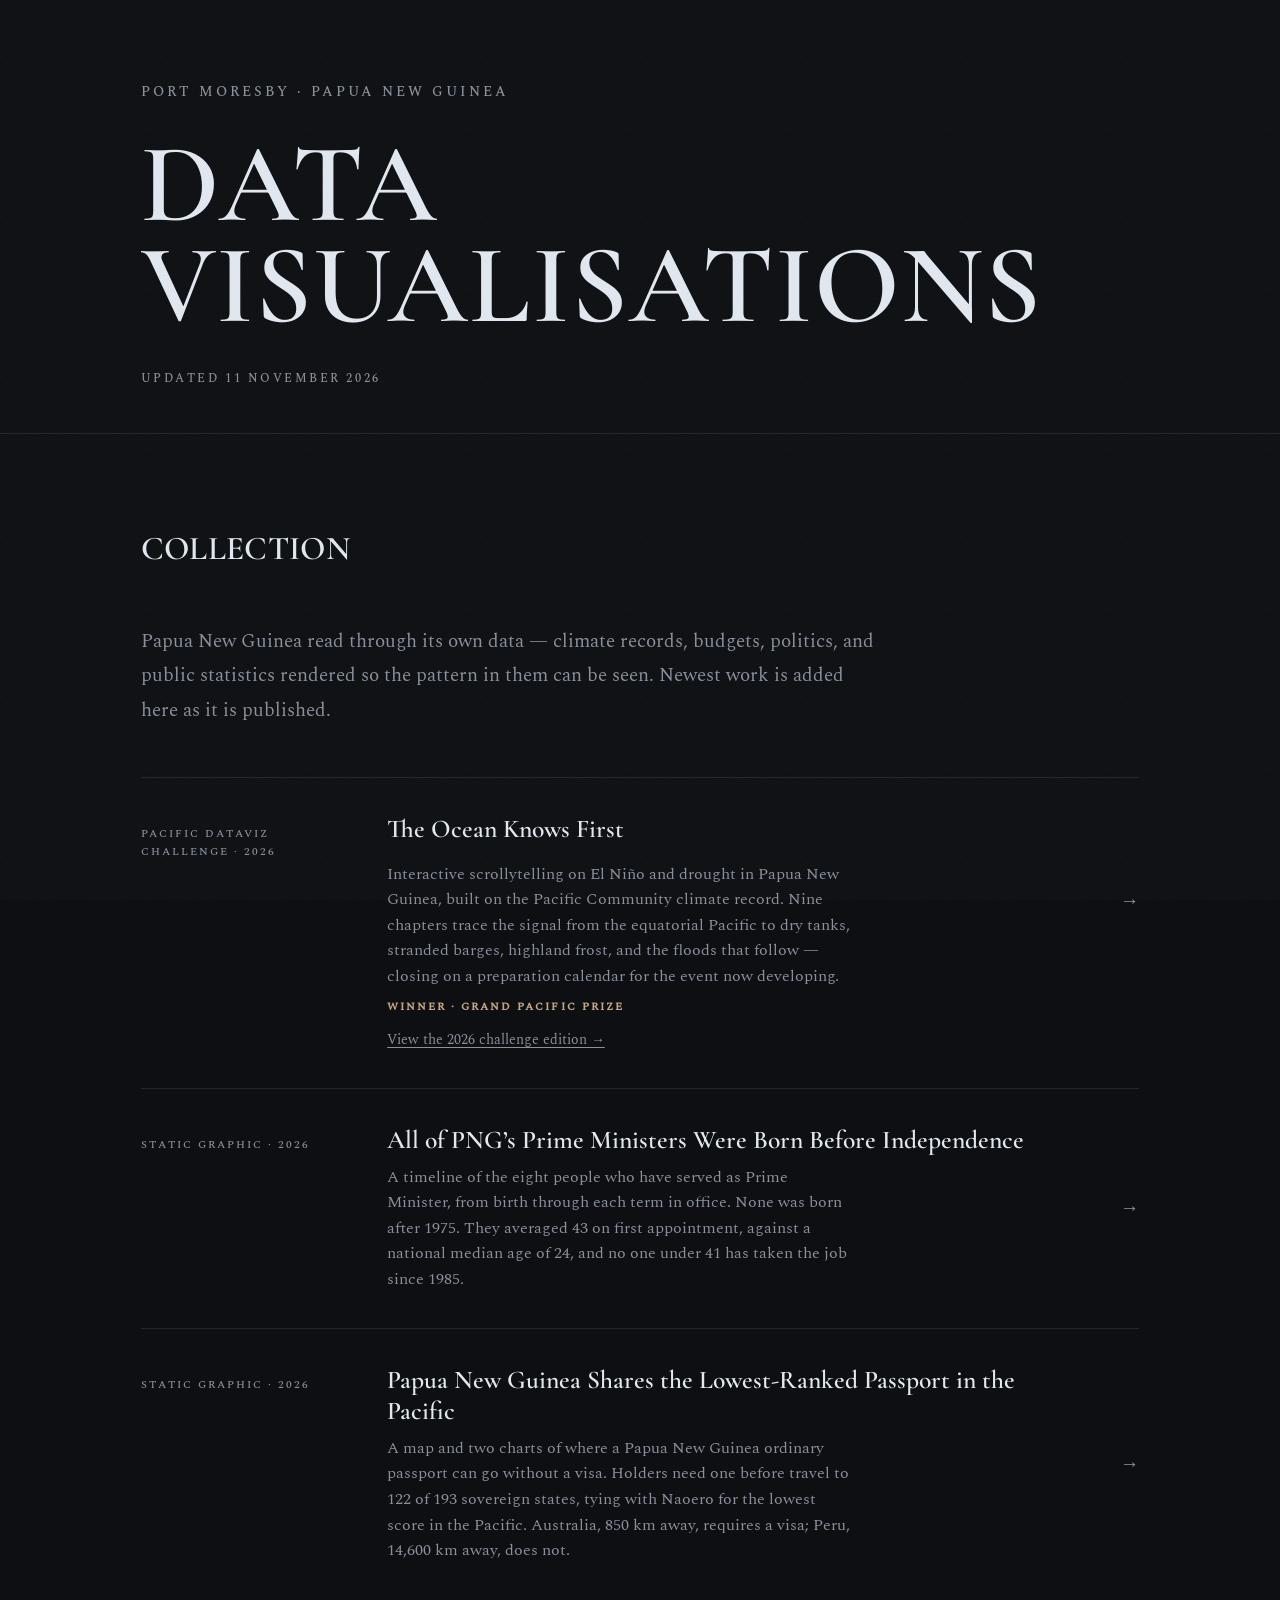
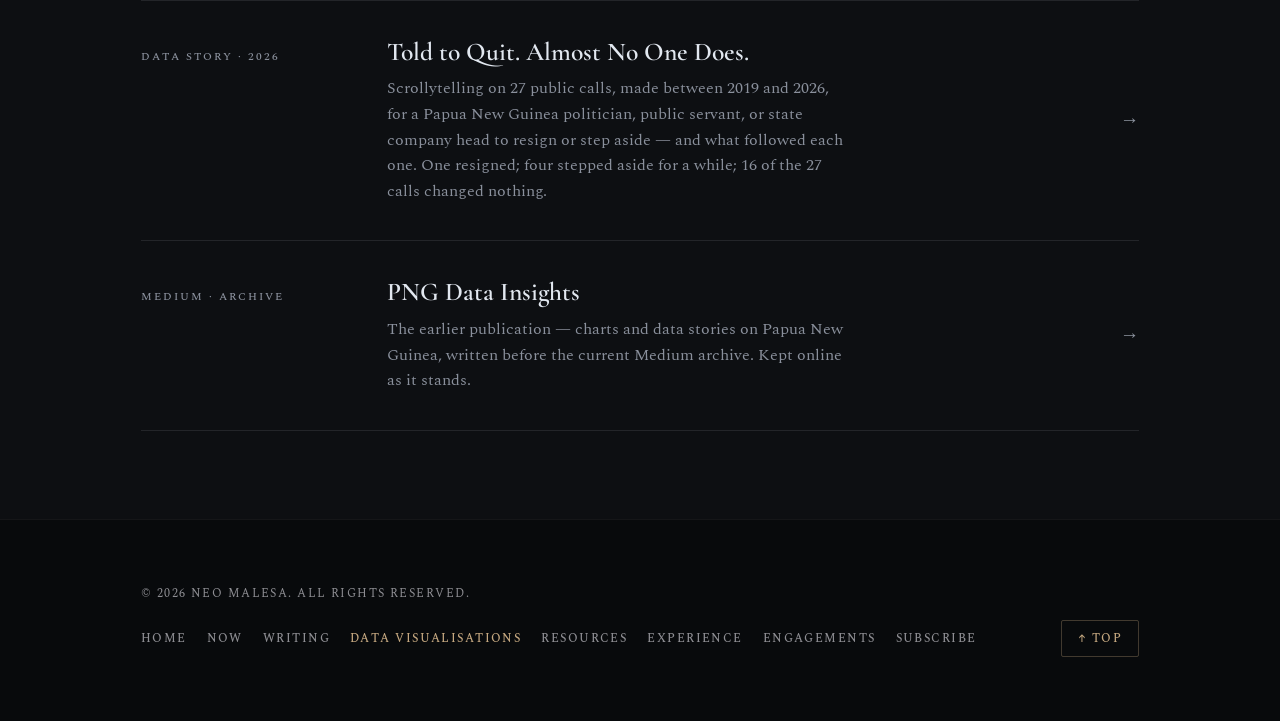
==== commit b8636f2b: "Add /subscribe page, dataviz signup box and footer Subscribe link Forms post to Kit once KIT_FORM_ID" ====
--- a/dataviz/index.html
+++ b/dataviz/index.html
@@ -28,36 +28,6 @@
   <script>document.documentElement.classList.add('js');</script>
 </head>
 <body>
-  <a class="skip-link" href="#top">Skip to content</a>
-  <!-- Top bar — the same on every page; its links lead to the home page sections -->
-  <header class="topbar" id="topbar">
-    <div class="topbar__inner">
-      <a class="topbar__brand" href="../index.html" aria-label="Neo Malesa — home">
-        <svg class="topbar__seal" viewBox="0 0 100 100" aria-hidden="true" focusable="false">
-          <circle cx="50" cy="50" r="44" fill="none" stroke="currentColor" stroke-width="4" />
-          <text x="50" y="52" font-family="Georgia,serif" font-size="52" font-weight="600" fill="currentColor" text-anchor="middle" dominant-baseline="central">N</text>
-        </svg>
-        <span class="topbar__name">Neo Malesa</span>
-      </a>
-      <nav class="topbar__nav" id="site-menu" aria-label="Primary">
-        <a href="../index.html#start">Start Here</a>
-        <a href="../index.html#work" aria-current="true">Work</a>
-        <a href="../index.html#engagements">Engagements</a>
-        <a href="../index.html#writing">Writing</a>
-        <a href="../index.html#background">Background</a>
-        <a href="../index.html#play">Play</a>
-      </nav>
-      <a class="btn btn--primary btn--sm topbar__cta" href="../index.html#connect">
-        <span class="topbar__cta-long">Start a conversation</span>
-        <span class="topbar__cta-short">Contact</span>
-      </a>
-      <button class="topbar__toggle" type="button" aria-expanded="false" aria-controls="site-menu">
-        <span class="topbar__toggle-bars" aria-hidden="true"></span>
-        <span class="visually-hidden">Menu</span>
-      </button>
-    </div>
-    <span class="topbar__progress" aria-hidden="true"></span>
-  </header>
   <main class="subpage" id="top">
     <header class="subpage__head">
       <div class="subpage__inner">
@@ -147,19 +117,6 @@
         </ul>
       </div>
     </section>
-    <!-- The page, turned toward the reader -->
-    <aside class="cta-band" aria-label="Correspondence">
-      <div class="cta-band__inner">
-        <div>
-          <p class="cta-band__kicker">Commissions</p>
-          <p class="cta-band__text">Data that should be seen, not filed?</p>
-        </div>
-        <div class="cta-band__actions">
-          <a class="btn btn--primary" href="../index.html?about=project#connect">Describe the data <span aria-hidden="true">→</span></a>
-          <a class="btn btn--ghost" href="../index.html?about=question#connect">Ask a question</a>
-        </div>
-      </div>
-    </aside>
   </main>
   <footer class="footer" role="contentinfo">
     <div class="footer__inner">
@@ -172,6 +129,7 @@
         <a href="../resources/">Resources</a>
         <a href="../experience/">Experience</a>
         <a href="../engagements/">Engagements</a>
+        <a href="../subscribe/">Subscribe</a>
       </nav>
       <a href="#top" class="back-to-top" aria-label="Back to top of page">
         <span aria-hidden="true">↑</span> Top
--- a/css/style.css
+++ b/css/style.css
@@ -64,9 +64,7 @@
   --font-body:    'Spectral', 'Georgia', 'Times New Roman', serif;
 
   /* --- Type scale — fluid via clamp() --- */
-  /* Bounded by height as well as width, so the calls to act beneath the
-     name stay on the first screen of a short laptop display */
-  --text-hero-name:  clamp(3.5rem, min(11vw, 16.5vh), 9.5rem);
+  --text-hero-name:  clamp(3.5rem, 11vw, 9.5rem);
   --text-kicker:     clamp(0.72rem, 1.2vw, 0.85rem);
   --text-role:       clamp(1.05rem, 1.7vw, 1.45rem);
 
@@ -100,8 +98,6 @@
 
 html {
   -webkit-text-size-adjust: 100%;
-  /* Anchored sections land clear of the fixed top bar */
-  scroll-padding-top: 4.5rem;
 }
 
 /* Smooth scroll only for users who haven't asked for less motion */
@@ -228,8 +224,6 @@
   order: -1;
   width: 100%;
   aspect-ratio: 1 / 1;
-  /* On a tablet the square portrait would fill the whole first screen */
-  max-height: 60vh;
   overflow: hidden;
   margin: 0;
   background: var(--color-surface);
@@ -283,12 +277,8 @@
     font-size: clamp(0.65rem, 2.6vw, 0.8rem);
     margin-bottom: clamp(0.75rem, 3vw, 1.25rem);
   }
-  .hero__claim {
-    font-size: clamp(1.05rem, 4.2vw, 1.3rem);
-  }
-  .hero__clock {
-    display: flex;
-    margin: 0.7em 0 0;
+  .hero__role {
+    font-size: clamp(0.95rem, 3.2vw, 1.2rem);
   }
 }
 
@@ -304,7 +294,7 @@
   .hero__text {
     flex: 1 1 55%;
     padding:
-      clamp(5rem, 9vh, 7rem)
+      clamp(1.25rem, 4vw, var(--hero-pad-top))
       clamp(0.875rem, 3.5vw, var(--content-pad-x))
       clamp(1.25rem, 4vw, var(--hero-pad-bottom));
   }
@@ -312,7 +302,6 @@
     order: 0;
     flex: 0 0 42%;
     width: auto;
-    max-height: none;
     aspect-ratio: auto;
     align-self: stretch;
   }
@@ -379,8 +368,8 @@
 }
 
 
-/* ---- Claim — the one-line proposition, set in italic ---- */
-.hero__claim {
+/* ---- Role line ---- */
+.hero__role {
   font-family: var(--font-body);
   font-size: var(--text-role);
   font-weight: 400;
@@ -388,69 +377,7 @@
   letter-spacing: 0.01em;
   color: var(--color-ink);
   line-height: 1.5;
-  max-width: 44ch;
-}
-
-/* ---- Role line — the record behind the claim ---- */
-.hero__role {
-  font-family: var(--font-body);
-  font-size: clamp(0.68rem, 1vw, 0.78rem);
-  font-weight: 500;
-  letter-spacing: 0.16em;
-  text-transform: uppercase;
-  color: var(--color-ink-muted);
-  line-height: 1.9;
-  max-width: 96ch;
-  margin-top: clamp(1rem, 2vw, 1.4rem);
-}
-
-.hero__actions {
-  display: flex;
-  flex-wrap: wrap;
-  gap: 0.75rem;
-  margin-top: clamp(1.75rem, 3.5vw, 2.5rem);
-}
-
-/* Local time in Port Moresby — set beside the place line */
-.hero__clock {
-  display: inline-flex;
-  align-items: center;
-  gap: 0.6em;
-  margin-left: 1.1em;
-  color: var(--color-accent);
-  white-space: nowrap;
-}
-
-.hero__clock::before {
-  content: '';
-  width: 0.5em;
-  height: 0.5em;
-  border-radius: 50%;
-  background: var(--color-accent);
-  animation: beat 2.4s ease-in-out infinite;
-}
-
-@keyframes beat {
-  0%, 100% { opacity: 1; transform: scale(1); }
-  50%      { opacity: 0.35; transform: scale(0.7); }
-}
-
-/* Swell lines — a slow sea in brass hairlines along the foot of the column */
-.hero__swell {
-  position: absolute;
-  left: 0;
-  right: 0;
-  bottom: 0;
-  width: 100%;
-  height: 46%;
-  pointer-events: none;
-  opacity: 0.9;
-  -webkit-mask-image: linear-gradient(180deg, transparent 0%, #000 55%);
-  mask-image: linear-gradient(180deg, transparent 0%, #000 55%);
-}
-
-@media (prefers-reduced-motion: reduce) {
-  .hero__clock::before { animation: none; }
+  max-width: 40ch;
 }
 
 
@@ -464,7 +391,7 @@
   gap: 1rem;
 }
 
-@media (min-width: 900px) and (min-height: 760px) {
+@media (min-width: 900px) {
   .hero__scrollcue {
     display: flex;
   }
@@ -579,14 +506,12 @@
    ============================================================ */
 
 .js [data-gsap-reveal],
-.js [data-gsap-stagger] > *,
 .js .connect__list .connect__link {
   opacity: 0;
 }
 
 @media (prefers-reduced-motion: reduce) {
   .js [data-gsap-reveal],
-  .js [data-gsap-stagger] > *,
   .js .connect__list .connect__link {
     opacity: 1 !important;
   }
@@ -603,9 +528,9 @@
 }
 
 /* Alternating panels give the scroll a quiet rhythm */
-.section--work,
+.section--resources,
 .section--writing,
-.section--play {
+.section--mandates {
   background-color: var(--color-bg-alt);
 }
 
@@ -1867,36 +1792,110 @@
   color: var(--color-accent);
 }
 
-/* The section's name slides out beside its numeral on hover */
-.rail__link {
-  position: relative;
-}
-
-.rail__link::after {
-  content: attr(data-label);
-  position: absolute;
-  right: 100%;
-  top: 50%;
-  transform: translate(6px, -50%);
-  padding-right: 0.9rem;
-  white-space: nowrap;
-  font-size: 0.62rem;
-  letter-spacing: 0.22em;
-  text-transform: uppercase;
-  color: var(--color-accent);
+@media (prefers-reduced-motion: reduce) {
+  .rail {
+    transition: none;
+  }
+}
+
+
+/* ============================================================
+   MOBILE RAIL — horizontal numeral strip pinned to the bottom.
+   Wayfinding for phones/tablets, where the side rail is hidden.
+   Carries a hairline scroll-progress fill across its top edge.
+   ============================================================ */
+
+.mobile-rail {
+  position: fixed;
+  left: 0;
+  right: 0;
+  bottom: 0;
+  z-index: 20;
+  display: none;
+  background: rgba(13, 15, 18, 0.85);
+  -webkit-backdrop-filter: blur(10px);
+  backdrop-filter: blur(10px);
+  border-top: 1px solid var(--color-border);
   opacity: 0;
   pointer-events: none;
-  transition: opacity 0.25s ease, transform 0.35s var(--ease-out-expo);
-}
-
-.rail__link:hover::after,
-.rail__link:focus-visible::after {
+  transition: opacity 0.5s ease;
+}
+
+@media (max-width: 1199px) {
+  .mobile-rail {
+    display: block;
+  }
+}
+
+.mobile-rail.is-visible {
   opacity: 1;
-  transform: translate(0, -50%);
+  pointer-events: auto;
+}
+
+/* Slide away when the footer is on screen so it never covers the colophon */
+.mobile-rail.is-hidden {
+  opacity: 0;
+  pointer-events: none;
+}
+
+.mobile-rail__progress {
+  position: absolute;
+  top: 0;
+  left: 0;
+  height: 2px;
+  width: 0%;
+  background: var(--color-accent);
+  transition: width 0.1s linear;
+}
+
+.mobile-rail__list {
+  list-style: none;
+  display: flex;
+  justify-content: space-between;
+  align-items: center;
+  gap: 0.25rem;
+  padding: 0.6rem clamp(1.25rem, 5vw, 2.5rem);
+  padding-bottom: calc(0.6rem + env(safe-area-inset-bottom, 0px));
+}
+
+.mobile-rail__link {
+  display: block;
+  padding: 0.15rem 0.35rem;
+  font-family: var(--font-body);
+  font-size: 0.72rem;
+  font-weight: 500;
+  letter-spacing: 0.18em;
+  color: var(--color-ink-muted);
+  text-decoration: none;
+  transition: color 0.2s ease;
+}
+
+.mobile-rail__link:hover,
+.mobile-rail__link:focus-visible {
+  color: var(--color-accent);
+}
+
+.mobile-rail__link[aria-current='true'] {
+  color: var(--color-accent);
+}
+
+/* Eight numerals now — tighten the strip so VIII still fits a 320px phone */
+@media (max-width: 400px) {
+  .mobile-rail__list {
+    gap: 0.1rem;
+    padding-inline: 0.75rem;
+  }
+  .mobile-rail__link {
+    padding-inline: 0.2rem;
+    letter-spacing: 0.12em;
+  }
 }
 
 @media (prefers-reduced-motion: reduce) {
-  .rail {
+  .mobile-rail {
+    transition: none;
+  }
+  .mobile-rail__progress {
     transition: none;
   }
 }
@@ -1981,2092 +1980,108 @@
 
 
 /* ============================================================
-   SKIP LINK
-   ============================================================ */
-
-.skip-link {
-  position: fixed;
-  top: 0.75rem;
-  left: 0.75rem;
-  z-index: 200;
-  padding: 0.6rem 1rem;
-  font-size: 0.75rem;
-  font-weight: 500;
-  letter-spacing: 0.14em;
-  text-transform: uppercase;
-  color: var(--color-bg);
-  background: var(--color-accent);
-  text-decoration: none;
-  transform: translateY(-200%);
-}
-
-.skip-link:focus {
-  transform: none;
-}
-
-
-/* ============================================================
-   BUTTONS + TEXT LINKS — the calls to act
-   ============================================================ */
-
-.btn {
-  position: relative;
-  display: inline-flex;
-  align-items: center;
+   SIGNUP — mailing list form (/subscribe/ and dataviz pages)
+   ============================================================ */
+
+.signup {
+  max-width: 40rem;
+  margin: clamp(2.5rem, 6vw, 4rem) auto 0;
+  padding-top: clamp(1.75rem, 4vw, 2.5rem);
+  border-top: 1px solid var(--color-border);
+  text-align: center;
+}
+
+.signup__heading {
+  font-family: var(--font-display);
+  font-weight: 600;
+  font-size: clamp(1.4rem, 2.4vw, 1.75rem);
+  color: var(--color-ink);
+  margin: 0 0 0.5rem;
+}
+
+.signup__lead {
+  margin: 0 0 1.25rem;
+  color: var(--color-ink-muted);
+  font-size: 0.95rem;
+}
+
+.signup__form {
+  margin-top: var(--space-md);
+}
+
+.signup .signup__form {
+  margin-top: 0;
+}
+
+.signup__fields {
+  display: flex;
+  flex-wrap: wrap;
+  align-items: flex-end;
+  gap: 0.75rem;
+}
+
+.signup .signup__fields {
   justify-content: center;
-  gap: 0.7em;
-  min-height: 3rem;
-  padding: 0.8rem 1.6rem;
-  font-family: var(--font-body);
-  font-size: 0.74rem;
-  font-weight: 500;
-  letter-spacing: 0.18em;
-  line-height: 1.2;
-  text-transform: uppercase;
-  text-decoration: none;
-  text-align: center;
-  color: var(--color-ink);
-  background: transparent;
-  border: 1px solid rgba(226, 232, 240, 0.28);
-  border-radius: 2px;
-  cursor: pointer;
-  /* --bx/--by are set by the magnetic pull in main.js */
-  transform: translate(var(--bx, 0px), var(--by, 0px));
-  transition:
-    transform 0.5s var(--ease-out-expo),
-    background-color 0.25s ease,
-    color 0.25s ease,
-    border-color 0.25s ease;
-}
-
-.btn span[aria-hidden='true'] {
-  display: inline-block;
-  transition: transform 0.35s var(--ease-out-expo);
-}
-
-.btn:hover span[aria-hidden='true'],
-.btn:focus-visible span[aria-hidden='true'] {
-  transform: translateX(5px);
-}
-
-.btn--primary {
-  color: var(--color-bg);
-  background: var(--color-accent);
-  border-color: var(--color-accent);
-}
-
-.btn--primary:hover,
-.btn--primary:focus-visible {
-  background: var(--color-ink);
-  border-color: var(--color-ink);
-}
-
-.btn--ghost:hover,
-.btn--ghost:focus-visible {
-  color: var(--color-accent);
-  border-color: var(--color-accent);
-}
-
-.btn--sm {
-  min-height: 2.4rem;
-  padding: 0.5rem 1.05rem;
-  font-size: 0.66rem;
-}
-
-.textlink {
-  display: inline-flex;
-  align-items: center;
-  gap: 0.6em;
-  font-family: var(--font-body);
-  font-size: 0.76rem;
-  font-weight: 500;
-  letter-spacing: 0.18em;
-  text-transform: uppercase;
-  color: var(--color-accent);
-  text-decoration: none;
-  padding-bottom: 0.35em;
-  background: linear-gradient(currentColor, currentColor) left bottom / 100% 1px no-repeat;
-  transition: background-size 0.45s var(--ease-out-expo), color 0.2s ease;
-}
-
-.textlink span[aria-hidden='true'] {
-  display: inline-block;
-  transition: transform 0.35s var(--ease-out-expo);
-}
-
-.textlink:hover,
-.textlink:focus-visible {
-  color: var(--color-ink);
-  background-size: 0% 1px;
-  background-position: right bottom;
-}
-
-.textlink:hover span[aria-hidden='true'],
-.textlink:focus-visible span[aria-hidden='true'] {
-  transform: translateX(5px);
-}
-
-@media (prefers-reduced-motion: reduce) {
-  .btn,
-  .btn span[aria-hidden='true'],
-  .textlink,
-  .textlink span[aria-hidden='true'] {
-    transition: none;
-    transform: none !important;
-  }
-}
-
-
-/* ============================================================
-   TOP BAR — brand, navigation, and the standing invitation.
-   Clear over the hero; a blurred slate once the page scrolls.
-   Slides away on the way down, returns on the way up.
-   ============================================================ */
-
-.topbar {
-  position: fixed;
-  top: 0;
-  left: 0;
-  right: 0;
-  z-index: 40;
-  transition: transform 0.5s var(--ease-out-expo), background-color 0.35s ease, border-color 0.35s ease;
-  border-bottom: 1px solid transparent;
-}
-
-/* Over the hero the bar has no slate — a soft shade keeps it legible
-   where it crosses the portrait */
-.topbar::before {
-  content: '';
-  position: absolute;
-  inset: 0 0 -1.5rem;
-  background: linear-gradient(180deg, rgba(13, 15, 18, 0.78), rgba(13, 15, 18, 0));
-  pointer-events: none;
-  transition: opacity 0.35s ease;
-}
-
-.topbar.is-scrolled::before,
-.topbar.is-open::before {
-  opacity: 0;
-}
-
-.topbar__inner {
-  position: relative;
-}
-
-.topbar.is-scrolled {
-  background: rgba(13, 15, 18, 0.82);
-  -webkit-backdrop-filter: blur(12px);
-  backdrop-filter: blur(12px);
-  border-bottom-color: var(--color-border);
-}
-
-.topbar.is-hidden:not(.is-open) {
-  transform: translateY(-101%);
-}
-
-.topbar__inner {
-  display: flex;
-  align-items: center;
-  gap: clamp(0.75rem, 2vw, 2rem);
-  max-width: 96rem;
-  margin-inline: auto;
-  padding: 0.7rem clamp(1.25rem, 3.5vw, 3rem);
-}
-
-.topbar__brand {
-  display: inline-flex;
-  align-items: center;
-  gap: 0.7rem;
-  margin-right: auto;
-  color: var(--color-ink);
-  text-decoration: none;
-}
-
-.topbar__seal {
-  width: 2rem;
-  height: 2rem;
-  color: var(--color-accent);
-  transition: transform 0.9s var(--ease-out-expo);
-}
-
-.topbar__brand:hover .topbar__seal {
-  transform: rotate(360deg);
-}
-
-.topbar__name {
-  font-family: var(--font-display);
-  font-size: 1.15rem;
-  font-weight: 600;
-  letter-spacing: 0.08em;
-  text-transform: uppercase;
-}
-
-.topbar__nav {
-  display: none;
-  align-items: center;
-  gap: clamp(1rem, 2vw, 2rem);
-}
-
-.topbar__nav a {
-  position: relative;
-  padding-block: 0.4rem;
-  font-size: 0.68rem;
-  font-weight: 500;
-  letter-spacing: 0.18em;
-  text-transform: uppercase;
-  color: rgba(226, 232, 240, 0.78);
-  text-decoration: none;
-  transition: color 0.2s ease;
-}
-
-.topbar__nav a::after {
-  content: '';
-  position: absolute;
-  left: 0;
-  right: 0;
-  bottom: 0;
-  height: 1px;
-  background: var(--color-accent);
-  transform: scaleX(0);
-  transform-origin: left center;
-  transition: transform 0.4s var(--ease-out-expo);
-}
-
-.topbar__nav a:hover,
-.topbar__nav a:focus-visible,
-.topbar__nav a[aria-current='true'] {
-  color: var(--color-ink);
-}
-
-.topbar__nav a:hover::after,
-.topbar__nav a:focus-visible::after,
-.topbar__nav a[aria-current='true']::after {
-  transform: scaleX(1);
-}
-
-.topbar__cta-long { display: none; }
-
-@media (min-width: 480px) {
-  .topbar__cta-long { display: inline; }
-  .topbar__cta-short { display: none; }
-}
-
-/* Menu toggle — two hairlines that cross when open */
-.topbar__toggle {
-  position: relative;
-  width: 2.6rem;
-  height: 2.4rem;
-  background: transparent;
-  border: 1px solid rgba(226, 232, 240, 0.28);
-  border-radius: 2px;
-  cursor: pointer;
-}
-
-.topbar__toggle-bars,
-.topbar__toggle-bars::after {
-  position: absolute;
-  left: 50%;
-  width: 1.1rem;
-  height: 1px;
-  background: var(--color-ink);
-  transition: transform 0.4s var(--ease-out-expo);
-}
-
-.topbar__toggle-bars {
-  top: 50%;
-  transform: translate(-50%, -4px);
-}
-
-.topbar__toggle-bars::after {
-  content: '';
-  top: 0;
-  transform: translate(-50%, 8px);
-}
-
-.topbar.is-open .topbar__toggle-bars {
-  transform: translate(-50%, 0) rotate(45deg);
-}
-
-.topbar.is-open .topbar__toggle-bars::after {
-  transform: translate(-50%, 0) rotate(-90deg);
-}
-
-/* Scroll progress — a brass hairline along the bar's lower edge */
-.topbar__progress {
-  position: absolute;
-  left: 0;
-  bottom: -1px;
-  height: 1px;
-  width: 100%;
-  background: var(--color-accent);
-  transform: scaleX(var(--progress, 0));
-  transform-origin: left center;
-}
-
-/* Small screens: the navigation opens as a full-height sheet */
-@media (max-width: 1023px) {
-  .topbar.is-open {
-    background: rgba(13, 15, 18, 0.97);
-    border-bottom-color: var(--color-border);
-  }
-  /* Hung from the bar itself (the bar is the fixed element), filling
-     the rest of the screen beneath it */
-  .topbar.is-open .topbar__nav {
-    position: absolute;
-    top: 100%;
-    left: 0;
-    right: 0;
-    height: calc(100vh - 3.8rem);
-    height: calc(100dvh - 3.8rem);
-    display: flex;
-    flex-direction: column;
-    align-items: flex-start;
-    justify-content: center;
-    gap: 0;
-    padding: 1.5rem clamp(1.5rem, 6vw, 3rem) 3rem;
-    background: rgba(13, 15, 18, 0.97);
-    overflow-y: auto;
-  }
-  .topbar.is-open .topbar__nav a {
-    width: 100%;
-    padding-block: 0.85rem;
-    font-family: var(--font-display);
-    font-size: clamp(1.7rem, 7vw, 2.4rem);
-    font-weight: 600;
-    letter-spacing: 0.03em;
-    color: var(--color-ink);
-    border-bottom: 1px solid var(--color-border);
-    animation: revealUp 0.7s var(--ease-out-expo) both;
-  }
-  .topbar.is-open .topbar__nav a:nth-child(2) { animation-delay: 0.04s; }
-  .topbar.is-open .topbar__nav a:nth-child(3) { animation-delay: 0.08s; }
-  .topbar.is-open .topbar__nav a:nth-child(4) { animation-delay: 0.12s; }
-  .topbar.is-open .topbar__nav a:nth-child(5) { animation-delay: 0.16s; }
-  .topbar.is-open .topbar__nav a:nth-child(6) { animation-delay: 0.2s; }
-  .topbar.is-open .topbar__nav a:nth-child(7) { animation-delay: 0.24s; }
-  .topbar.is-open .topbar__nav a::after { display: none; }
-  html.menu-open { overflow: hidden; }
-}
-
-@media (min-width: 1024px) {
-  .topbar__nav { display: flex; }
-  .topbar__toggle { display: none; }
-}
-
-@media (max-width: 400px) {
-  .topbar__name { display: none; }
-}
-
-/* Without scripting the sheet cannot open — show the links in a row instead */
-html:not(.js) .topbar__nav { display: none; }
-html:not(.js) .topbar__toggle { display: none; }
-
-@media (prefers-reduced-motion: reduce) {
-  .topbar,
-  .topbar__seal,
-  .topbar__toggle-bars,
-  .topbar__toggle-bars::after {
-    transition: none;
-  }
-  .topbar.is-open .topbar__nav a { animation: none; }
-}
-
-
-/* ============================================================
-   TICKER — the practice in one slow moving line
-   ============================================================ */
-
-.ticker {
-  overflow: hidden;
-  border-bottom: 1px solid var(--color-border);
-  background: var(--color-bg-alt);
-  padding-block: 1rem;
-  -webkit-mask-image: linear-gradient(90deg, transparent, #000 12%, #000 88%, transparent);
-  mask-image: linear-gradient(90deg, transparent, #000 12%, #000 88%, transparent);
-}
-
-.ticker__track {
-  display: flex;
-  width: max-content;
-  animation: ticker 48s linear infinite;
-}
-
-.ticker:hover .ticker__track {
-  animation-play-state: paused;
-}
-
-.ticker__group {
-  display: flex;
-  flex-shrink: 0;
-}
-
-.ticker__group span {
-  display: inline-flex;
-  align-items: center;
-  font-family: var(--font-display);
-  font-size: clamp(1.1rem, 2vw, 1.5rem);
-  font-weight: 600;
-  letter-spacing: 0.08em;
-  text-transform: uppercase;
-  color: var(--color-ink-muted);
-  white-space: nowrap;
-}
-
-.ticker__group span::after {
-  content: '';
-  width: 0.4rem;
-  height: 0.4rem;
-  margin-inline: clamp(1.25rem, 3vw, 2.5rem);
-  background: var(--color-accent);
-  transform: rotate(45deg);
-}
-
-@keyframes ticker {
-  to { transform: translateX(-50%); }
-}
-
-@media (prefers-reduced-motion: reduce) {
-  .ticker__track { animation: none; }
-}
-
-
-/* ============================================================
-   THESIS — the conviction at display scale; words take ink as
-   the reader scrolls. Then the record, in four figures.
-   ============================================================ */
-
-.thesis {
-  padding-block: clamp(5rem, 11vw, 9.5rem) clamp(4rem, 8vw, 7rem);
-}
-
-.thesis__label {
-  font-size: clamp(0.7rem, 1.1vw, 0.8rem);
-  font-weight: 500;
-  letter-spacing: 0.32em;
-  text-transform: uppercase;
-  color: var(--color-accent);
-  margin-bottom: clamp(1.5rem, 3vw, 2.25rem);
-}
-
-.thesis__text {
-  font-family: var(--font-display);
-  font-size: clamp(1.9rem, 5.2vw, 4.4rem);
-  font-weight: 600;
-  line-height: 1.12;
-  letter-spacing: 0.005em;
-  color: var(--color-ink);
-  max-width: 24ch;
-  text-wrap: balance;
-}
-
-/* Each word is wrapped by main.js; unlit words wait in shadow */
-.thesis__text .word {
-  opacity: var(--lit, 1);
-  transition: opacity 0.25s linear;
-}
-
-.thesis__sign {
-  margin-top: clamp(1.5rem, 3vw, 2.5rem);
-  font-size: clamp(1.1rem, 1.8vw, 1.4rem);
-  font-style: italic;
-  color: var(--color-accent);
-}
-
-.stats {
-  display: grid;
-  grid-template-columns: repeat(2, 1fr);
-  margin-top: clamp(3.5rem, 7vw, 6rem);
-  border-top: 1px solid var(--color-border);
-}
-
-.stats__item {
+}
+
+.signup__field {
   display: flex;
   flex-direction: column;
-  padding: clamp(1.25rem, 3vw, 2.25rem) clamp(0.75rem, 2vw, 1.5rem) clamp(1.25rem, 3vw, 2.25rem) 0;
-  border-bottom: 1px solid var(--color-border);
-}
-
-.stats__figure {
-  font-family: var(--font-display);
-  font-size: clamp(2.6rem, 6vw, 4.6rem);
-  font-weight: 600;
-  line-height: 1;
-  color: var(--color-accent);
-  font-variant-numeric: tabular-nums lining-nums;
-}
-
-.stats__label {
-  order: 2;
-  margin-top: 0.85rem;
-  font-size: 0.7rem;
-  font-weight: 500;
-  letter-spacing: 0.16em;
-  line-height: 1.7;
-  text-transform: uppercase;
-  color: var(--color-ink-muted);
-  max-width: 24ch;
-}
-
-@media (min-width: 900px) {
-  .stats {
-    grid-template-columns: repeat(4, 1fr);
-  }
-  .stats__item + .stats__item {
-    padding-left: clamp(1rem, 2vw, 2rem);
-    border-left: 1px solid var(--color-border);
-  }
-}
-
-
-/* ============================================================
-   SECTION LEAD + SUBSECTIONS — the shared scaffolding inside
-   every numbered section
-   ============================================================ */
-
-.section__lead {
-  font-size: clamp(1.1rem, 1.7vw, 1.3rem);
-  line-height: 1.75;
-  color: var(--color-ink);
-  max-width: 58ch;
-  margin-bottom: clamp(2.5rem, 5vw, 3.75rem);
-}
-
-.subsection + .subsection,
-.filter + .subsection {
-  margin-top: clamp(3.5rem, 7vw, 5.5rem);
-}
-
-.subsection[hidden] {
-  display: none;
-}
-
-/* Subsection heading — index, name, and a hairline running to the margin */
-.subsection__heading {
-  display: flex;
-  align-items: baseline;
-  flex-wrap: wrap;
-  gap: 0.4rem 1.1rem;
-  font-family: var(--font-display);
-  font-size: clamp(1.45rem, 2.6vw, 2.1rem);
-  font-weight: 600;
-  letter-spacing: 0.02em;
-  line-height: 1.1;
-  text-transform: uppercase;
-  color: var(--color-ink);
-  padding-bottom: 1rem;
-  margin-bottom: clamp(1.5rem, 3vw, 2.25rem);
-  border-bottom: 1px solid var(--color-border);
-}
-
-.subsection__index {
+  gap: 0.35rem;
+  flex: 1 1 14rem;
+  text-align: left;
+}
+
+.signup__label {
+  font-size: 0.75rem;
+  text-transform: uppercase;
+  letter-spacing: 0.12em;
+  color: var(--color-ink-muted);
+}
+
+.signup__optional {
+  text-transform: none;
+  letter-spacing: 0;
+}
+
+.signup__input {
+  min-height: 2.75rem;
+  padding: 0.6rem 0.85rem;
   font-family: var(--font-body);
-  font-size: 0.68rem;
-  font-weight: 500;
-  letter-spacing: 0.26em;
-  color: var(--color-accent);
-}
-
-.subsection__note {
-  margin-left: auto;
-  font-family: var(--font-body);
-  font-size: 0.68rem;
-  font-weight: 500;
-  letter-spacing: 0.18em;
-  color: var(--color-ink-muted);
-}
-
-@media (max-width: 600px) {
-  .subsection__note {
-    flex-basis: 100%;
-    margin-left: 0;
-  }
-}
-
-.subsection__more {
-  margin-top: clamp(1.5rem, 3vw, 2.25rem);
-}
-
-.subsection__actions {
-  display: flex;
-  flex-wrap: wrap;
-  align-items: center;
-  gap: 1.25rem 2rem;
-  margin-top: clamp(2rem, 4vw, 3rem);
-}
-
-.section__more--pair {
-  display: flex;
-  flex-wrap: wrap;
-  gap: 1rem 2.5rem;
-}
-
-
-/* ============================================================
-   START HERE — three readers, three answers
-   ============================================================ */
-
-.paths {
-  border: 1px solid var(--color-border);
-  background: var(--color-bg-alt);
-}
-
-.paths__tabs {
-  display: grid;
-  grid-template-columns: repeat(3, 1fr);
-  border-bottom: 1px solid var(--color-border);
-}
-
-.paths__tab {
-  position: relative;
-  display: flex;
-  flex-direction: column;
-  align-items: flex-start;
-  gap: 0.5rem;
-  padding: clamp(1rem, 2.4vw, 1.75rem) clamp(0.85rem, 2.4vw, 2rem);
-  font-family: var(--font-display);
-  font-size: clamp(1.05rem, 2.4vw, 1.75rem);
-  font-weight: 600;
-  letter-spacing: 0.03em;
-  line-height: 1.1;
-  text-align: left;
-  text-transform: uppercase;
-  color: var(--color-ink-muted);
-  background: transparent;
-  border: 0;
-  cursor: pointer;
-  transition: color 0.25s ease, background-color 0.25s ease;
-}
-
-.paths__tab + .paths__tab {
-  border-left: 1px solid var(--color-border);
-}
-
-.paths__tab-index {
-  font-family: var(--font-body);
-  font-size: 0.66rem;
-  font-weight: 500;
-  letter-spacing: 0.26em;
-  text-transform: none;
-  color: var(--color-accent);
-}
-
-/* The chosen tab is underlined in brass, drawn from the left */
-.paths__tab::after {
-  content: '';
-  position: absolute;
-  left: 0;
-  right: 0;
-  bottom: -1px;
-  height: 2px;
-  background: var(--color-accent);
-  transform: scaleX(0);
-  transform-origin: left center;
-  transition: transform 0.5s var(--ease-out-expo);
-}
-
-.paths__tab:hover {
-  color: var(--color-ink);
-}
-
-.paths__tab[aria-selected='true'] {
-  color: var(--color-ink);
-  background: rgba(var(--color-accent-rgb), 0.05);
-}
-
-.paths__tab[aria-selected='true']::after {
-  transform: scaleX(1);
-}
-
-.paths__panel {
-  padding: clamp(1.75rem, 4.5vw, 3.75rem) clamp(1.25rem, 4.5vw, 3.75rem);
-}
-
-.paths__panel[hidden] {
-  display: none;
-}
-
-.paths__panel.is-active > * {
-  animation: revealUp 0.8s var(--ease-out-expo) both;
-}
-
-.paths__panel.is-active > :nth-child(2) { animation-delay: 0.06s; }
-.paths__panel.is-active > :nth-child(3) { animation-delay: 0.12s; }
-.paths__panel.is-active > :nth-child(4) { animation-delay: 0.18s; }
-
-.paths__kicker {
-  font-size: 0.7rem;
-  font-weight: 500;
-  letter-spacing: 0.22em;
-  text-transform: uppercase;
-  color: var(--color-accent);
-  margin-bottom: 1rem;
-}
-
-.paths__title {
-  font-family: var(--font-display);
-  font-size: clamp(1.8rem, 4.4vw, 3.4rem);
-  font-weight: 600;
-  line-height: 1.08;
-  color: var(--color-ink);
-  max-width: 20ch;
-  margin-bottom: clamp(1.5rem, 3vw, 2.25rem);
-  text-wrap: balance;
-}
-
-.paths__points {
-  list-style: none;
-  display: grid;
-  gap: 0 clamp(2rem, 4vw, 4rem);
-  max-width: 62rem;
-  margin-bottom: clamp(1.75rem, 3.5vw, 2.5rem);
-}
-
-@media (min-width: 800px) {
-  .paths__points {
-    grid-template-columns: 1fr 1fr;
-  }
-}
-
-.paths__points li {
-  position: relative;
-  padding: 0.9rem 0 0.9rem 1.4rem;
-  font-size: clamp(0.95rem, 1.3vw, 1.05rem);
-  line-height: 1.65;
-  color: var(--color-ink);
-  border-top: 1px solid var(--color-border);
-}
-
-.paths__points li::before {
-  content: '';
-  position: absolute;
-  left: 0;
-  top: 1.75em;
-  width: 0.6rem;
-  height: 1px;
-  background: var(--color-accent);
-}
-
-.paths__actions {
-  display: flex;
-  flex-wrap: wrap;
-  gap: 0.75rem;
-}
-
-@media (prefers-reduced-motion: reduce) {
-  .paths__panel.is-active > * { animation: none; }
-  .paths__tab::after { transition: none; }
-}
-
-
-/* ============================================================
-   FILTER — narrows the Work section to one subsection
-   ============================================================ */
-
-.filter {
-  display: flex;
-  flex-wrap: wrap;
-  gap: 0.5rem;
-}
-
-.filter__btn {
-  min-height: 2.5rem;
-  padding: 0.45rem 1.1rem;
-  font-family: var(--font-body);
-  font-size: 0.68rem;
-  font-weight: 500;
-  letter-spacing: 0.18em;
-  text-transform: uppercase;
-  color: var(--color-ink-muted);
-  background: transparent;
-  border: 1px solid var(--color-border);
-  border-radius: 999px;
-  cursor: pointer;
-  transition: color 0.2s ease, border-color 0.2s ease, background-color 0.2s ease;
-}
-
-.filter__btn:hover {
-  color: var(--color-ink);
-  border-color: rgba(226, 232, 240, 0.35);
-}
-
-.filter__btn[aria-pressed='true'] {
-  color: var(--color-bg);
-  background: var(--color-accent);
-  border-color: var(--color-accent);
-}
-
-
-/* ============================================================
-   CARDS — the work, one plate each. The plate tilts toward the
-   pointer and a brass light follows it across the surface.
-   ============================================================ */
-
-.cards {
-  list-style: none;
-  display: grid;
-  grid-template-columns: 1fr;
-  gap: clamp(1rem, 2vw, 1.5rem);
-}
-
-@media (min-width: 640px) {
-  .cards { grid-template-columns: repeat(2, 1fr); }
-}
-
-@media (min-width: 1000px) {
-  .cards { grid-template-columns: repeat(3, 1fr); }
-  .cards--four { grid-template-columns: repeat(4, 1fr); }
-}
-
-.card {
-  perspective: 1100px;
-}
-
-.card__link {
-  position: relative;
-  display: flex;
-  flex-direction: column;
-  height: 100%;
-  color: var(--color-ink);
-  text-decoration: none;
+  font-size: 1rem;
+  color: var(--color-ink);
   background: var(--color-surface);
   border: 1px solid var(--color-border);
-  overflow: hidden;
-  /* --rx/--ry/--mx/--my are set by the tilt in main.js */
-  transform: rotateX(var(--rx, 0deg)) rotateY(var(--ry, 0deg));
-  transition: transform 0.6s var(--ease-out-expo), border-color 0.3s ease;
-}
-
-.card__link::after {
-  content: '';
-  position: absolute;
-  inset: 0;
-  background: radial-gradient(26rem circle at var(--mx, 50%) var(--my, 0%), rgba(var(--color-accent-rgb), 0.14), transparent 62%);
-  opacity: 0;
-  transition: opacity 0.4s ease;
-  pointer-events: none;
-}
-
-.card__link:hover,
-.card__link:focus-visible {
-  border-color: rgba(var(--color-accent-rgb), 0.55);
-}
-
-.card__link:hover::after,
-.card__link:focus-visible::after {
-  opacity: 1;
-}
-
-.card__art {
-  display: block;
-  aspect-ratio: 16 / 10;
-  color: var(--color-accent);
-  background: #0a0c0f;
-  border-bottom: 1px solid var(--color-border);
-  overflow: hidden;
-}
-
-.card__motif,
-.card__art--image img {
-  width: 100%;
-  height: 100%;
-  transition: transform 1.4s var(--ease-out-expo), filter 0.6s ease;
-}
-
-.card__art--image img {
-  object-fit: cover;
-  filter: grayscale(0.4) brightness(0.8);
-}
-
-.card__link:hover .card__motif,
-.card__link:focus-visible .card__motif {
-  transform: scale(1.07);
-}
-
-.card__link:hover .card__art--image img,
-.card__link:focus-visible .card__art--image img {
-  transform: scale(1.05);
-  filter: none;
-}
-
-.card__body {
-  display: flex;
-  flex-direction: column;
-  flex: 1;
-  padding: clamp(1.1rem, 2vw, 1.5rem);
-}
-
-.card__meta {
-  font-size: 0.66rem;
-  font-weight: 500;
-  letter-spacing: 0.18em;
-  text-transform: uppercase;
-  color: var(--color-ink-muted);
-  margin-bottom: 0.7rem;
-}
-
-.card__title {
-  font-family: var(--font-display);
-  font-size: clamp(1.25rem, 1.9vw, 1.5rem);
-  font-weight: 600;
-  line-height: 1.18;
-  color: var(--color-ink);
-  margin-bottom: 0.55rem;
-  transition: color 0.2s ease;
-}
-
-.card__link:hover .card__title,
-.card__link:focus-visible .card__title {
-  color: var(--color-accent);
-}
-
-.card__award {
-  font-size: 0.68rem;
-  font-weight: 600;
-  letter-spacing: 0.18em;
-  text-transform: uppercase;
-  color: var(--color-accent);
-  margin-bottom: 0.7rem;
-}
-
-.card__desc {
-  font-size: 0.93rem;
-  line-height: 1.6;
-  color: var(--color-ink-muted);
-}
-
-.card__go {
-  margin-top: auto;
-  padding-top: 1.25rem;
-  font-size: 0.66rem;
-  font-weight: 500;
-  letter-spacing: 0.18em;
-  text-transform: uppercase;
-  color: var(--color-accent);
-}
-
-.card__go span {
-  display: inline-block;
-  transition: transform 0.35s var(--ease-out-expo);
-}
-
-.card__link:hover .card__go span,
-.card__link:focus-visible .card__go span {
-  transform: translateX(5px);
-}
-
-/* The award piece runs the full measure, art beside text */
-@media (min-width: 640px) {
-  .card--feature { grid-column: 1 / -1; }
-}
-
-@media (min-width: 800px) {
-  .card--feature .card__link { flex-direction: row; }
-  .card--feature .card__art {
-    flex: 0 0 56%;
-    aspect-ratio: auto;
-    min-height: 21rem;
-    border-bottom: 0;
-    border-right: 1px solid var(--color-border);
-  }
-  .card--feature .card__body {
-    justify-content: center;
-    padding: clamp(1.75rem, 3.5vw, 3rem);
-  }
-  .card--feature .card__title {
-    font-size: clamp(1.9rem, 3.4vw, 2.9rem);
-    line-height: 1.05;
-  }
-  .card--feature .card__desc { font-size: 1rem; }
-  .card--feature .card__go {
-    margin-top: 0;
-    padding-top: 1.75rem;
-  }
-}
-
-/* The lit swell line in the award motif drifts on its own */
-.card--feature .card__motif polyline {
-  animation: swellDrift 9s ease-in-out infinite alternate;
-}
-
-.card--feature .card__motif polyline:nth-of-type(even) {
-  animation-direction: alternate-reverse;
-  animation-duration: 12s;
-}
-
-@keyframes swellDrift {
-  from { transform: translateX(-6px); }
-  to   { transform: translateX(6px); }
-}
-
-@media (prefers-reduced-motion: reduce) {
-  .card__link,
-  .card__motif,
-  .card__art--image img,
-  .card__go span {
-    transition: none;
-    transform: none !important;
-  }
-  .card--feature .card__motif polyline { animation: none; }
-}
-
-/* The work, turned toward the reader */
-.nudge {
-  display: flex;
-  flex-wrap: wrap;
-  align-items: center;
-  justify-content: space-between;
-  gap: 1.25rem 2rem;
-  margin-top: clamp(3.5rem, 7vw, 5.5rem);
-  padding: clamp(1.5rem, 3.5vw, 2.5rem);
-  border: 1px solid rgba(var(--color-accent-rgb), 0.3);
-  background: linear-gradient(100deg, rgba(var(--color-accent-rgb), 0.08), transparent 70%);
-}
-
-.nudge__text {
-  font-family: var(--font-display);
-  font-size: clamp(1.5rem, 3.2vw, 2.4rem);
-  font-weight: 600;
-  line-height: 1.15;
-  color: var(--color-ink);
-}
-
-
-/* ============================================================
-   ENGAGEMENTS — areas as a ruled grid, then how it begins
-   ============================================================ */
-
-.areas {
-  list-style: none;
-  display: grid;
-  grid-template-columns: 1fr;
-  border-top: 1px solid var(--color-border);
-  border-left: 1px solid var(--color-border);
-}
-
-@media (min-width: 640px) {
-  .areas { grid-template-columns: repeat(2, 1fr); }
-}
-
-@media (min-width: 1000px) {
-  .areas { grid-template-columns: repeat(3, 1fr); }
-}
-
-.areas__item {
-  position: relative;
-  display: flex;
-  flex-direction: column;
-  align-items: flex-start;
-  padding: clamp(1.5rem, 3vw, 2.25rem);
-  border-right: 1px solid var(--color-border);
-  border-bottom: 1px solid var(--color-border);
-  overflow: hidden;
-  transition: background-color 0.4s ease;
-}
-
-/* A brass rule draws across the head of the cell on hover */
-.areas__item::before {
-  content: '';
-  position: absolute;
-  top: 0;
-  left: 0;
-  right: 0;
-  height: 2px;
-  background: var(--color-accent);
-  transform: scaleX(0);
-  transform-origin: left center;
-  transition: transform 0.6s var(--ease-out-expo);
-}
-
-.areas__item:hover {
-  background: rgba(var(--color-accent-rgb), 0.05);
-}
-
-.areas__item:hover::before {
-  transform: scaleX(1);
-}
-
-.areas__num {
-  font-size: 0.7rem;
-  font-weight: 500;
-  letter-spacing: 0.22em;
-  color: var(--color-accent);
-  font-variant-numeric: tabular-nums;
-  margin-bottom: clamp(1.25rem, 3vw, 2.5rem);
-}
-
-.areas__title {
-  font-family: var(--font-display);
-  font-size: clamp(1.25rem, 2vw, 1.6rem);
-  font-weight: 600;
-  line-height: 1.15;
-  letter-spacing: 0.02em;
-  text-transform: uppercase;
-  color: var(--color-ink);
-  margin-bottom: 0.7rem;
-}
-
-.areas__desc {
-  font-size: 0.95rem;
-  line-height: 1.65;
-  color: var(--color-ink-muted);
-}
-
-.areas__item--open {
-  background: rgba(var(--color-accent-rgb), 0.04);
-}
-
-.areas__item--open .textlink {
-  margin-top: 1.25rem;
-}
-
-/* Three steps joined by a hairline */
-.steps {
-  list-style: none;
-  display: grid;
-  gap: clamp(1.75rem, 3vw, 2.5rem);
-}
-
-@media (min-width: 800px) {
-  .steps {
-    grid-template-columns: repeat(3, 1fr);
-  }
-}
-
-.steps__item {
-  position: relative;
-  padding-top: 4.25rem;
-}
-
-.steps__num {
-  position: absolute;
-  top: 0;
-  left: 0;
-  z-index: 1;
-  display: grid;
-  place-items: center;
-  width: 3rem;
-  height: 3rem;
-  font-family: var(--font-display);
-  font-size: 1.35rem;
-  font-weight: 600;
-  color: var(--color-accent);
-  border: 1px solid rgba(var(--color-accent-rgb), 0.5);
-  border-radius: 50%;
-}
-
-@media (min-width: 800px) {
-  .steps__item:not(:last-child)::before {
-    content: '';
-    position: absolute;
-    top: 1.5rem;
-    left: 3rem;
-    right: calc(-1 * clamp(1.75rem, 3vw, 2.5rem));
-    height: 1px;
-    background: linear-gradient(90deg, rgba(var(--color-accent-rgb), 0.5), var(--color-border));
-  }
-}
-
-.steps__title {
-  font-family: var(--font-display);
-  font-size: clamp(1.5rem, 2.4vw, 2rem);
-  font-weight: 600;
-  letter-spacing: 0.02em;
-  text-transform: uppercase;
-  color: var(--color-ink);
-  margin-bottom: 0.4rem;
-}
-
-.steps__desc {
-  font-size: 1rem;
-  line-height: 1.65;
-  color: var(--color-ink-muted);
-  max-width: 30ch;
-}
-
-@media (prefers-reduced-motion: reduce) {
-  .areas__item::before { transition: none; }
-}
-
-
-/* ============================================================
-   BACKGROUND — record beside capabilities, education, and now
-   ============================================================ */
-
-.background__grid {
-  display: grid;
-  gap: clamp(3.5rem, 7vw, 5.5rem);
-  margin-top: clamp(3.5rem, 7vw, 5.5rem);
-}
-
-@media (min-width: 1000px) {
-  .background__grid {
-    grid-template-columns: 1.05fr 1fr;
-    column-gap: clamp(3rem, 6vw, 6rem);
-  }
-}
-
-.background__grid .subsection + .subsection {
-  margin-top: clamp(2.5rem, 5vw, 3.5rem);
-}
-
-/* Record — a brass spine with one mark per post */
-.timeline {
-  list-style: none;
-  position: relative;
-  padding-left: 2rem;
-}
-
-.timeline::before {
-  content: '';
-  position: absolute;
-  left: 0.3rem;
-  top: 0.6rem;
-  bottom: 0.6rem;
-  width: 1px;
-  background: linear-gradient(180deg, var(--color-accent), rgba(var(--color-accent-rgb), 0.15));
-  transform: scaleY(var(--spine, 1));
-  transform-origin: top center;
-}
-
-.timeline__item {
-  position: relative;
-  padding-bottom: clamp(1.75rem, 3.5vw, 2.5rem);
-}
-
-.timeline__item:last-child {
-  padding-bottom: 0;
-}
-
-.timeline__item::before {
-  content: '';
-  position: absolute;
-  left: calc(-2rem + 0.3rem - 0.3rem);
-  top: 0.35rem;
-  width: 0.65rem;
-  height: 0.65rem;
-  border: 1px solid var(--color-accent);
-  background: var(--color-bg);
-  transform: rotate(45deg);
-}
-
-.timeline__item:first-child::before {
-  background: var(--color-accent);
-}
-
-.timeline__when {
-  font-size: 0.68rem;
-  font-weight: 500;
-  letter-spacing: 0.22em;
-  text-transform: uppercase;
-  color: var(--color-accent);
-  margin-bottom: 0.5rem;
-}
-
-.timeline__org {
-  font-family: var(--font-display);
-  font-size: clamp(1.5rem, 2.6vw, 2.1rem);
-  font-weight: 600;
-  line-height: 1.08;
-  text-transform: uppercase;
-  color: var(--color-ink);
-  margin-bottom: 0.4rem;
-}
-
-.timeline__role {
-  font-size: 0.7rem;
-  font-weight: 500;
-  letter-spacing: 0.16em;
-  text-transform: uppercase;
-  color: var(--color-ink-muted);
-  margin-bottom: 0.7rem;
-}
-
-.timeline__desc {
-  font-size: 0.97rem;
-  line-height: 1.65;
-  color: var(--color-ink-muted);
-  max-width: 46ch;
-}
-
-.chips {
-  list-style: none;
-  display: flex;
-  flex-wrap: wrap;
-  gap: 0.5rem;
-}
-
-.chips li {
-  padding: 0.5rem 0.95rem;
-  font-size: 0.84rem;
-  line-height: 1.3;
-  color: var(--color-ink);
-  border: 1px solid var(--color-border);
-  border-radius: 999px;
-  transition: color 0.25s ease, border-color 0.25s ease, transform 0.4s var(--ease-out-expo);
-}
-
-.chips li:hover {
-  color: var(--color-accent);
-  border-color: rgba(var(--color-accent-rgb), 0.6);
-  transform: translateY(-2px);
-}
-
-.nowlist {
-  list-style: none;
-}
-
-.nowlist li {
-  position: relative;
-  padding: 0.6rem 0 0.6rem 1.4rem;
-  font-size: 1rem;
-  line-height: 1.55;
-  color: var(--color-ink);
-  border-bottom: 1px solid var(--color-border);
-}
-
-.nowlist li::before {
-  content: '';
-  position: absolute;
-  left: 0;
-  top: 1.2em;
-  width: 0.45rem;
-  height: 0.45rem;
-  border-radius: 50%;
-  background: var(--color-accent);
-  animation: beat 2.4s ease-in-out infinite;
-}
-
-.nowlist li:nth-child(2)::before { animation-delay: 0.5s; }
-.nowlist li:nth-child(3)::before { animation-delay: 1s; }
-
-@media (prefers-reduced-motion: reduce) {
-  .chips li { transition: none; }
-  .nowlist li::before { animation: none; }
-}
-
-
-/* ============================================================
-   INTERLUDE — the game frame, its poster, HUD, and arrival
-   ============================================================ */
-
-.game {
-  position: relative;
-  width: 100%;
-  aspect-ratio: 16 / 9;
-  min-height: 27rem;
-  max-height: 84vh;
-  color: var(--color-ink);
-  background: #07090c;
-  border: 1px solid rgba(var(--color-accent-rgb), 0.3);
-  overflow: hidden;
-  user-select: none;
-  -webkit-user-select: none;
-}
-
-@media (max-width: 700px) {
-  .game {
-    aspect-ratio: 3 / 4;
-    max-height: 78vh;
-  }
-}
-
-.game:fullscreen {
-  aspect-ratio: auto;
-  max-height: none;
-  width: 100vw;
-  height: 100vh;
-  border: 0;
-}
-
-.game__canvas {
-  position: absolute;
-  inset: 0;
-  width: 100%;
-  height: 100%;
-  touch-action: none;
-}
-
-/* The sea takes focus so the keys steer; the HUD already shows it is live */
-.game__canvas:focus {
-  outline: none;
-}
-
-/* ---- Poster ---- */
-.game__poster {
-  position: absolute;
-  inset: 0;
-  display: flex;
+  border-radius: 2px;
+}
+
+.signup__input::placeholder {
+  color: var(--color-ink-muted);
+}
+
+.signup__input:focus-visible {
+  outline: 1px solid var(--color-accent);
+  outline-offset: 1px;
+  border-color: rgba(var(--color-accent-rgb), 0.5);
+}
+
+.signup__submit {
   justify-content: center;
-  align-items: flex-start;
-  padding: clamp(1.5rem, 4.5%, 3rem) 1.5rem 1.5rem;
-  text-align: center;
-  background: radial-gradient(ellipse 70% 60% at 50% 40%, rgba(var(--color-accent-rgb), 0.08), transparent 70%), #07090c;
-  transition: opacity 0.8s ease, visibility 0.8s;
-}
-
-.game__poster-art {
-  position: absolute;
-  left: 0;
-  right: 0;
-  bottom: 0;
-  width: 100%;
-  height: 60%;
-  color: var(--color-accent);
-}
-
-.game__poster-beacons circle {
-  animation: beaconPulse 3.2s ease-in-out infinite;
-  transform-box: fill-box;
-  transform-origin: center;
-}
-
-.game__poster-beacons circle:nth-child(2) { animation-delay: 0.8s; }
-.game__poster-beacons circle:nth-child(3) { animation-delay: 1.6s; }
-.game__poster-beacons circle:nth-child(4) { animation-delay: 2.4s; }
-
-@keyframes beaconPulse {
-  0%, 100% { opacity: 0.25; transform: scale(1); }
-  50%      { opacity: 1; transform: scale(1.9); }
-}
-
-.game__poster-copy {
-  position: relative;
-  display: flex;
-  flex-direction: column;
-  align-items: center;
-  max-width: 44rem;
-}
-
-/* On a phone the copy overlaps the sea — let the drawing recede */
-@media (max-width: 700px) {
-  .game__poster-art { opacity: 0.45; }
-}
-
-.game__poster-kicker,
-.game__end-kicker {
-  font-size: 0.68rem;
-  font-weight: 500;
-  letter-spacing: 0.26em;
-  text-transform: uppercase;
-  color: var(--color-accent);
-  margin-bottom: 0.8rem;
-}
-
-.game__poster-title,
-.game__end-title {
-  font-family: var(--font-display);
-  font-size: clamp(2.2rem, 5vw, 3.6rem);
-  font-weight: 600;
-  line-height: 1;
-  text-transform: uppercase;
-  color: var(--color-ink);
-  margin-bottom: 1.1rem;
-}
-
-.game__poster-help {
-  display: flex;
-  flex-wrap: wrap;
-  align-items: center;
-  justify-content: center;
-  gap: 0.45rem 0.6rem;
-  font-size: 0.9rem;
-  color: var(--color-ink-muted);
-  margin-bottom: 1.5rem;
-}
-
-.game__poster-touch {
-  flex-basis: 100%;
-}
-
-.game__keys {
-  display: inline-flex;
-  gap: 0.25rem;
-  margin-left: 0.5rem;
-}
-
-.game__keys kbd {
-  display: inline-grid;
-  place-items: center;
-  min-width: 1.7rem;
-  height: 1.7rem;
-  padding-inline: 0.3rem;
-  font-family: var(--font-body);
+}
+
+.signup__note,
+.signup__status {
+  margin: 0.75rem 0 0;
   font-size: 0.8rem;
-  color: var(--color-ink);
-  border: 1px solid rgba(226, 232, 240, 0.3);
-  border-radius: 3px;
-}
-
-.game__poster-status {
-  min-height: 1.4em;
-  margin-top: 1rem;
-  font-size: 0.85rem;
-  color: var(--color-ink-muted);
-}
-
-/* ---- HUD ---- */
-.game__hud {
-  position: absolute;
-  top: 0;
-  left: 0;
-  right: 0;
-  display: flex;
-  justify-content: space-between;
-  gap: 1rem;
-  padding: clamp(0.85rem, 2vw, 1.4rem) clamp(1rem, 2.5vw, 1.75rem);
-  background: linear-gradient(180deg, rgba(7, 9, 12, 0.75), transparent);
-  pointer-events: none;
-}
-
-.game__hud-item {
-  display: flex;
-  flex-direction: column;
-  gap: 0.25rem;
-  font-family: var(--font-display);
-  font-size: clamp(1.25rem, 2.6vw, 1.9rem);
-  font-weight: 600;
-  line-height: 1;
-  color: var(--color-ink);
-  font-variant-numeric: tabular-nums lining-nums;
-}
-
-.game__hud-item:last-child {
-  align-items: flex-end;
-}
-
-.game__hud-item--bearing {
-  align-items: center;
-}
-
-.game__hud-label {
-  font-family: var(--font-body);
-  font-size: 0.58rem;
-  font-weight: 500;
-  letter-spacing: 0.22em;
-  text-transform: uppercase;
-  color: var(--color-accent);
-}
-
-.game__bearing {
-  display: inline-flex;
-  align-items: center;
-  gap: 0.5rem;
-}
-
-.game__bearing-arrow {
-  display: inline-block;
-  color: var(--color-accent);
-  transition: transform 0.15s linear;
-}
-
-.game__tools {
-  position: absolute;
-  right: clamp(0.75rem, 2vw, 1.4rem);
-  bottom: clamp(0.75rem, 2vw, 1.4rem);
-  display: flex;
-  gap: 0.4rem;
-}
-
-.game__tool {
-  min-height: 2rem;
-  padding: 0.3rem 0.7rem;
-  font-family: var(--font-body);
-  font-size: 0.58rem;
-  font-weight: 500;
-  letter-spacing: 0.18em;
-  text-transform: uppercase;
-  color: var(--color-ink-muted);
-  background: rgba(7, 9, 12, 0.6);
-  border: 1px solid rgba(226, 232, 240, 0.2);
-  border-radius: 2px;
-  cursor: pointer;
-  transition: color 0.2s ease, border-color 0.2s ease;
-}
-
-.game__tool:hover,
-.game__tool:focus-visible {
-  color: var(--color-accent);
-  border-color: var(--color-accent);
-}
-
-/* ---- Beacon card — clear of the boat: beneath the HUD on a phone,
-   in the lower-left corner on a wider sea ---- */
-.game__toast {
-  position: absolute;
-  left: 1rem;
-  right: 1rem;
-  top: 4.75rem;
-  padding: 0.85rem 1.1rem 0.95rem;
-  text-align: center;
-  background: rgba(7, 9, 12, 0.86);
-  border: 1px solid rgba(var(--color-accent-rgb), 0.5);
-  opacity: 0;
-  transform: translateY(14px);
-  transition: opacity 0.5s ease, transform 0.7s var(--ease-out-expo);
-  pointer-events: none;
-}
-
-.game__toast.is-visible {
-  opacity: 1;
-  transform: none;
-}
-
-@media (min-width: 800px) {
-  .game__toast {
-    top: auto;
-    right: auto;
-    left: clamp(1rem, 2.5vw, 1.75rem);
-    bottom: clamp(0.75rem, 2vw, 1.4rem);
-    width: min(24rem, 42%);
-    text-align: left;
-  }
-}
-
-.game__toast-kicker {
-  font-size: 0.6rem;
-  font-weight: 500;
-  letter-spacing: 0.24em;
-  text-transform: uppercase;
-  color: var(--color-accent);
-  margin-bottom: 0.35rem;
-}
-
-.game__toast-title {
-  font-family: var(--font-display);
-  font-size: clamp(1.3rem, 2.6vw, 1.8rem);
-  font-weight: 600;
-  line-height: 1.1;
-  text-transform: uppercase;
-  color: var(--color-ink);
-  margin-bottom: 0.3rem;
-}
-
-.game__toast-text {
-  font-size: 0.9rem;
-  line-height: 1.5;
-  color: var(--color-ink-muted);
-}
-
-/* ---- Touch steering ---- */
-.game__touch {
-  position: absolute;
-  left: 0;
-  right: 0;
-  bottom: clamp(0.75rem, 2vw, 1.4rem);
+  color: var(--color-ink-muted);
+}
+
+.signup__status:empty {
   display: none;
-  justify-content: space-between;
-  padding-inline: clamp(0.75rem, 2vw, 1.4rem);
-  pointer-events: none;
-}
-
-.game__touch-btn {
-  width: 3.6rem;
-  height: 3.6rem;
-  font-size: 1.3rem;
-  color: var(--color-accent);
-  background: rgba(7, 9, 12, 0.55);
-  border: 1px solid rgba(var(--color-accent-rgb), 0.5);
-  border-radius: 50%;
-  pointer-events: auto;
-  touch-action: none;
-}
-
-.game__touch-btn.is-held {
-  background: rgba(var(--color-accent-rgb), 0.3);
-}
-
-@media (hover: none) and (pointer: coarse) {
-  .game[data-state='playing'] .game__touch { display: flex; }
-  .game[data-state='playing'] .game__tools {
-    left: 50%;
-    right: auto;
-    transform: translateX(-50%);
-  }
-  .game__keys { display: none; }
-}
-
-@media (hover: hover) and (pointer: fine) {
-  .game__poster-touch { display: none; }
-}
-
-/* ---- Arrival ---- */
-.game__end {
-  position: absolute;
-  inset: 0;
-  display: flex;
-  flex-direction: column;
-  align-items: center;
-  justify-content: center;
-  padding: 1.5rem;
-  text-align: center;
-  background: radial-gradient(ellipse at center, rgba(7, 9, 12, 0.9), rgba(7, 9, 12, 0.6));
-  animation: fadeIn 1.2s ease both;
-}
-
-.game__end[hidden] {
-  display: none;
-}
-
-.game__end-text {
-  max-width: 36rem;
-  font-size: clamp(0.95rem, 1.5vw, 1.1rem);
-  line-height: 1.7;
-  color: var(--color-ink);
-  margin-bottom: 1.5rem;
-}
-
-.game__end-text strong {
-  font-weight: 500;
-  color: var(--color-accent);
-}
-
-.game__end-actions {
-  display: flex;
-  flex-wrap: wrap;
-  justify-content: center;
-  gap: 0.75rem;
-}
-
-@keyframes fadeIn {
-  from { opacity: 0; }
-  to   { opacity: 1; }
-}
-
-/* ---- States ---- */
-.game[data-state='idle'] .game__hud,
-.game[data-state='idle'] .game__tools,
-.game[data-state='idle'] .game__toast,
-.game[data-state='loading'] .game__hud,
-.game[data-state='loading'] .game__tools,
-.game[data-state='loading'] .game__toast {
-  display: none;
-}
-
-.game[data-state='playing'] .game__poster,
-.game[data-state='won'] .game__poster {
-  opacity: 0;
-  visibility: hidden;
-  pointer-events: none;
-}
-
-.game[data-state='won'] .game__hud-item--bearing {
-  visibility: hidden;
-}
-
-@media (prefers-reduced-motion: reduce) {
-  .game__poster-beacons circle { animation: none; opacity: 0.8; }
-  .game__poster,
-  .game__toast { transition: none; }
-  .game__end { animation: none; }
-}
-
-
-/* ============================================================
-   CORRESPONDENCE — the call, the composer, the direct lines
-   ============================================================ */
-
-.connect__call {
-  font-family: var(--font-display);
-  font-size: clamp(2.8rem, 9vw, 7.5rem);
-  font-weight: 600;
-  line-height: 0.95;
-  letter-spacing: 0.005em;
-  color: var(--color-accent);
-  margin-bottom: clamp(1.25rem, 3vw, 2rem);
-}
-
-.connect__clock {
-  display: block;
-  margin-top: 0.9rem;
-  font-size: 0.7rem;
-  font-weight: 500;
-  letter-spacing: 0.2em;
-  text-transform: uppercase;
-  color: var(--color-ink-muted);
-}
-
-.connect__grid {
-  display: grid;
-  gap: clamp(3rem, 6vw, 5rem);
-}
-
-@media (min-width: 1000px) {
-  .connect__grid {
-    grid-template-columns: 1.15fr 1fr;
-    column-gap: clamp(3rem, 6vw, 6rem);
-    align-items: start;
-  }
-  .connect__grid .subsection + .subsection {
-    margin-top: 0;
-  }
-}
-
-.connect__grid .connect__list {
-  border-top: 0;
-}
-
-/* ---- Composer ---- */
-.brief {
-  display: flex;
-  flex-direction: column;
-  gap: clamp(1.25rem, 2.5vw, 1.75rem);
-}
-
-.brief__intents {
-  display: flex;
-  flex-wrap: wrap;
-  gap: 0.5rem;
-  border: 0;
-}
-
-.brief__intents legend {
-  width: 100%;
-  margin-bottom: 0.75rem;
-}
-
-.brief__label {
-  display: block;
-  font-size: 0.66rem;
-  font-weight: 500;
-  letter-spacing: 0.22em;
-  text-transform: uppercase;
-  color: var(--color-accent);
-}
-
-.brief__optional {
-  margin-left: 0.5em;
-  letter-spacing: 0.14em;
-  color: var(--color-ink-muted);
-}
-
-.brief__chip {
-  position: relative;
-  cursor: pointer;
-}
-
-.brief__chip input {
-  position: absolute;
-  opacity: 0;
-  inset: 0;
-  cursor: pointer;
-}
-
-.brief__chip span {
-  display: inline-flex;
-  align-items: center;
-  min-height: 2.5rem;
-  padding: 0.45rem 1.1rem;
-  font-size: 0.9rem;
-  color: var(--color-ink-muted);
-  border: 1px solid var(--color-border);
-  border-radius: 999px;
-  transition: color 0.2s ease, border-color 0.2s ease, background-color 0.2s ease;
-}
-
-.brief__chip:hover span {
-  color: var(--color-ink);
-  border-color: rgba(226, 232, 240, 0.35);
-}
-
-.brief__chip input:checked + span {
-  color: var(--color-bg);
-  background: var(--color-accent);
-  border-color: var(--color-accent);
-}
-
-.brief__chip input:focus-visible + span {
-  outline: 2px solid var(--color-accent);
-  outline-offset: 3px;
-}
-
-.brief__row {
-  display: grid;
-  gap: clamp(1.25rem, 2.5vw, 1.75rem);
-}
-
-@media (min-width: 600px) {
-  .brief__row { grid-template-columns: 1fr 1fr; }
-}
-
-.brief__field {
-  display: flex;
-  flex-direction: column;
-  gap: 0.5rem;
-}
-
-.brief input[type='text'],
-.brief textarea {
-  width: 100%;
-  padding: 0.7rem 0;
-  font-family: var(--font-body);
-  font-size: 1.05rem;
-  line-height: 1.6;
-  color: var(--color-ink);
-  background: transparent;
-  border: 0;
-  border-bottom: 1px solid rgba(226, 232, 240, 0.25);
-  border-radius: 0;
-  transition: border-color 0.25s ease;
-}
-
-.brief textarea {
-  resize: vertical;
-  min-height: 7rem;
-}
-
-.brief input[type='text']::placeholder,
-.brief textarea::placeholder {
-  color: var(--color-ink-muted);
-  font-style: italic;
-  opacity: 0.8;
-}
-
-.brief input[type='text']:focus,
-.brief textarea:focus {
-  outline: none;
-  border-bottom-color: var(--color-accent);
-  box-shadow: 0 1px 0 0 var(--color-accent);
-}
-
-.brief__preview {
-  padding: 1.1rem 1.25rem;
-  background: var(--color-bg-alt);
-  border-left: 2px solid var(--color-accent);
-}
-
-.brief__preview[hidden] {
-  display: none;
-}
-
-.brief__subject {
-  margin-top: 0.7rem;
-  font-family: var(--font-display);
-  font-size: 1.2rem;
-  font-weight: 600;
-  color: var(--color-ink);
-}
-
-.brief__body {
-  margin-top: 0.5rem;
-  font-family: var(--font-body);
-  font-size: 0.92rem;
-  line-height: 1.6;
-  color: var(--color-ink-muted);
-  white-space: pre-wrap;
-  overflow-wrap: anywhere;
-}
-
-.brief__actions {
-  display: flex;
-  flex-wrap: wrap;
-  align-items: center;
-  gap: 0.75rem;
-}
-
-.brief__status {
-  font-size: 0.7rem;
-  font-weight: 500;
-  letter-spacing: 0.18em;
-  text-transform: uppercase;
-  color: var(--color-accent);
-}
-
-.brief__note {
-  font-size: 0.85rem;
-  line-height: 1.6;
-  color: var(--color-ink-muted);
-  max-width: 52ch;
-}
-
-
-/* ============================================================
-   CALL BAND — closes every index page with the invitation
-   ============================================================ */
-
-.cta-band {
-  border-top: 1px solid var(--color-border);
-  background: linear-gradient(100deg, rgba(var(--color-accent-rgb), 0.09), transparent 65%), var(--color-bg);
-  padding-block: clamp(3rem, 7vw, 5.5rem);
-}
-
-.cta-band__inner {
-  display: flex;
-  flex-wrap: wrap;
-  align-items: center;
-  justify-content: space-between;
-  gap: 1.5rem 2.5rem;
-  max-width: 72rem;
-  margin-inline: auto;
-  padding-inline: var(--content-pad-x);
-}
-
-.cta-band__kicker {
-  font-size: 0.68rem;
-  font-weight: 500;
-  letter-spacing: 0.26em;
-  text-transform: uppercase;
-  color: var(--color-accent);
-  margin-bottom: 0.7rem;
-}
-
-.cta-band__text {
-  font-family: var(--font-display);
-  font-size: clamp(1.9rem, 4.6vw, 3.4rem);
-  font-weight: 600;
-  line-height: 1.05;
-  color: var(--color-ink);
-  max-width: 18ch;
-  text-wrap: balance;
-}
-
-.cta-band__actions {
-  display: flex;
-  flex-wrap: wrap;
-  gap: 0.75rem;
-}
-
-/* Index pages sit beneath the fixed top bar */
-.subpage__head {
-  padding-top: clamp(6.5rem, 14vh, 9rem);
-}
-
-/* Grouped ledgers on the index pages */
-.subpage__group + .subpage__group {
-  margin-top: clamp(3rem, 6vw, 4.5rem);
-}
-
-.subpage__group .resources__list {
-  border-top: 0;
-}
-
-.subpage__group .subsection__heading {
-  margin-bottom: 0;
-}
-
-
-/* ============================================================
-   PHONE — each subsection's cards become one swipeable row, so
-   the Work section stays a few screens long rather than a dozen.
-   The next plate always shows at the edge as the cue to swipe.
-   ============================================================ */
-
-@media (max-width: 639px) {
-  .cards {
-    display: flex;
-    gap: 0.85rem;
-    margin-inline: calc(-1 * var(--content-pad-x));
-    padding-inline: var(--content-pad-x);
-    overflow-x: auto;
-    overscroll-behavior-x: contain;
-    scroll-snap-type: x mandatory;
-    scroll-padding-inline: var(--content-pad-x);
-    scrollbar-width: none;
-  }
-  .cards::-webkit-scrollbar {
-    display: none;
-  }
-  .card {
-    flex: 0 0 82%;
-    scroll-snap-align: start;
-  }
-}
+}
+
+@media (max-width: 30rem) {
+  .signup__submit {
+    flex: 1 1 100%;
+  }
+}
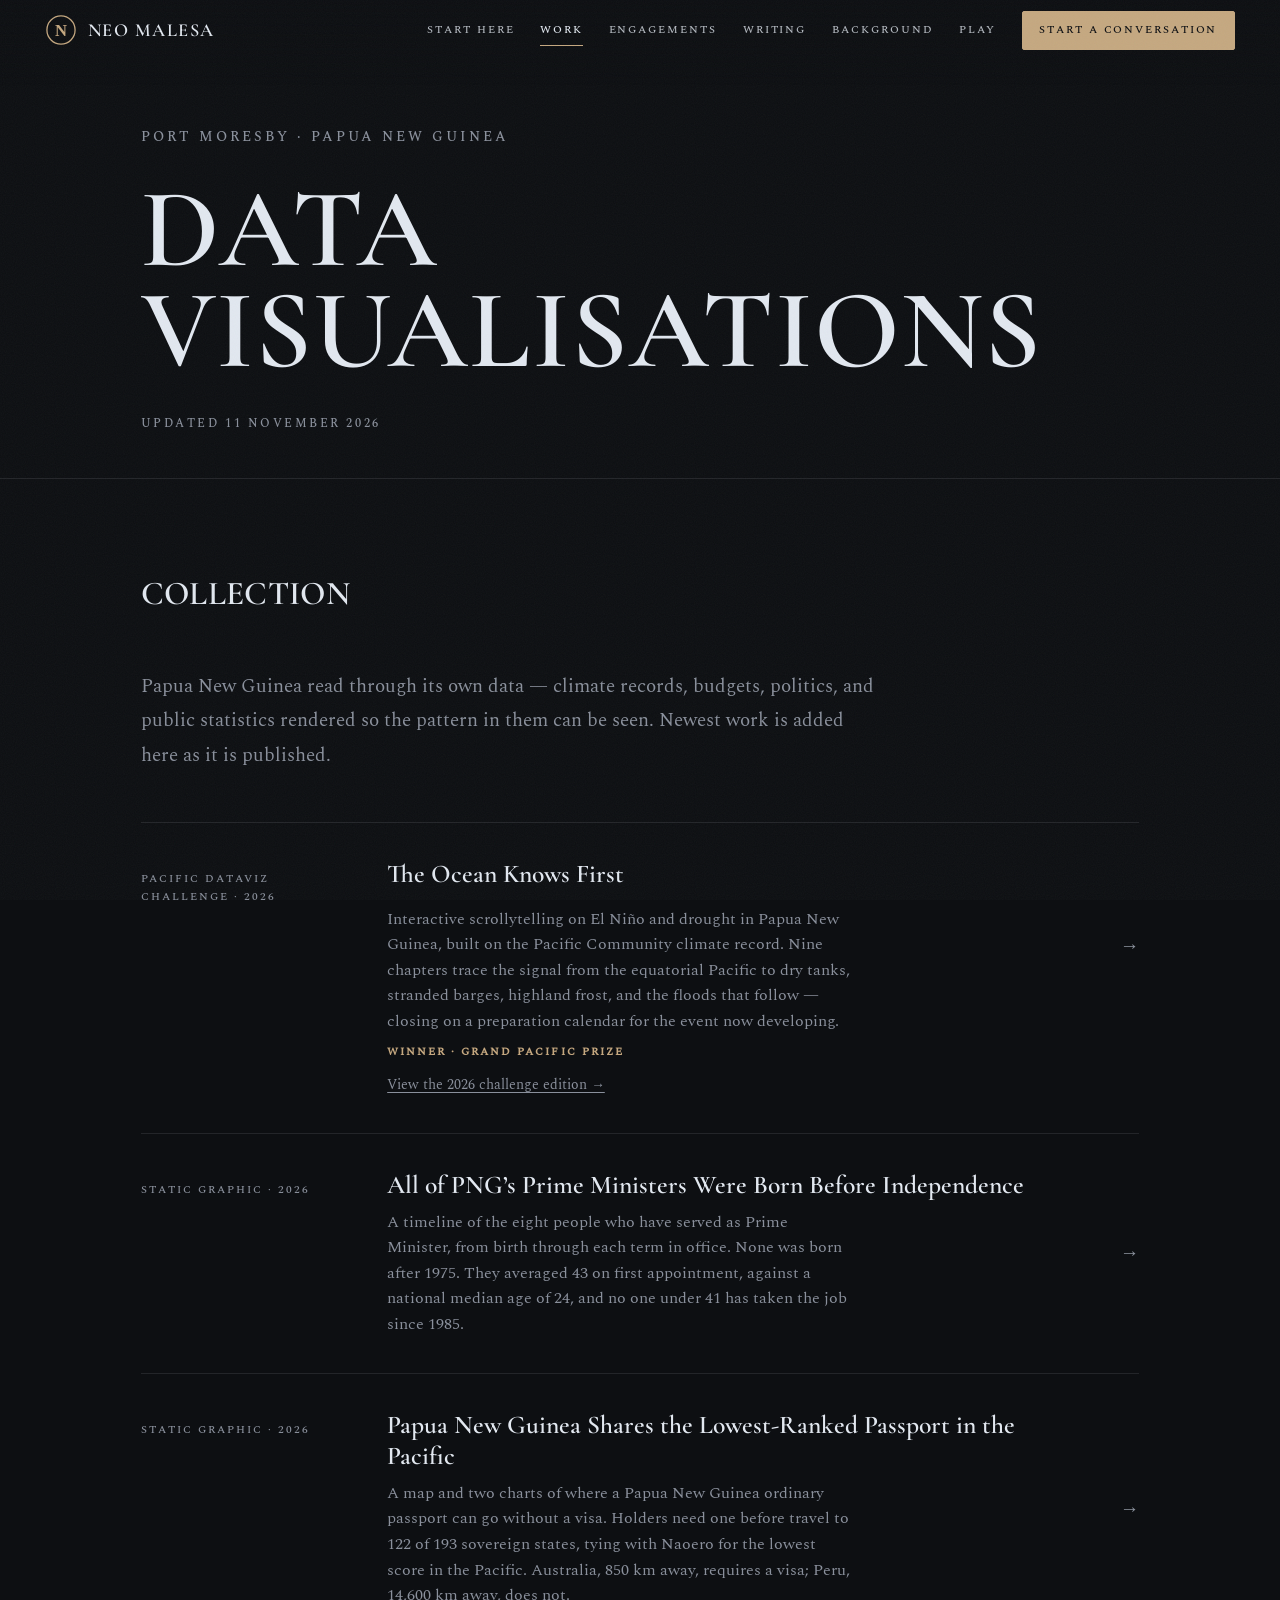
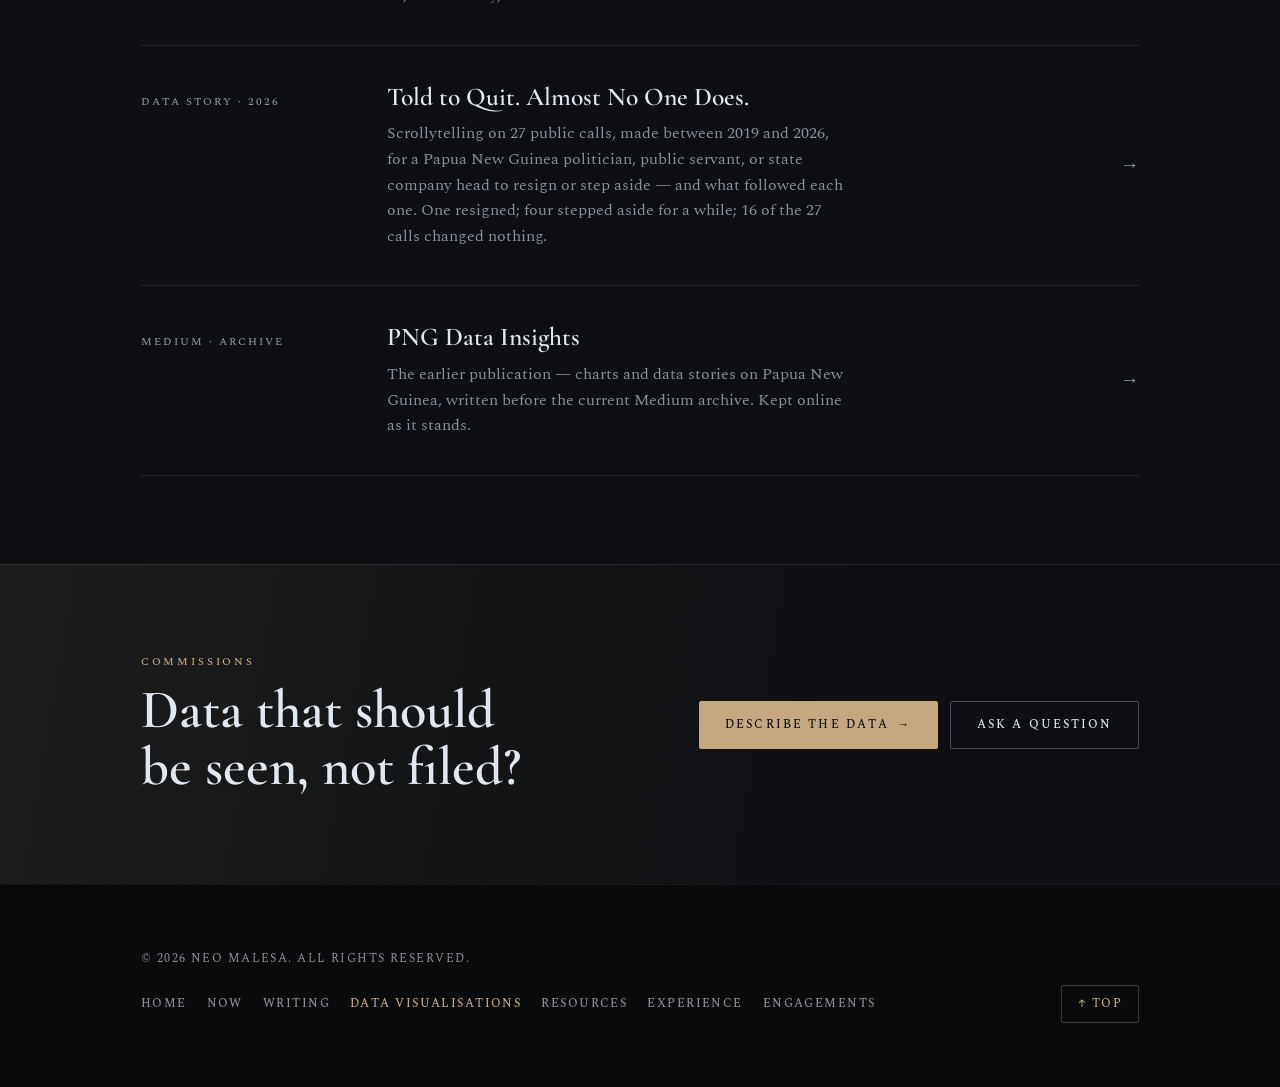
==== commit 4d326a45: "Merge Fable 5.2 revamp: site around starting conversations" ====
--- a/dataviz/index.html
+++ b/dataviz/index.html
@@ -28,6 +28,36 @@
   <script>document.documentElement.classList.add('js');</script>
 </head>
 <body>
+  <a class="skip-link" href="#top">Skip to content</a>
+  <!-- Top bar — the same on every page; its links lead to the home page sections -->
+  <header class="topbar" id="topbar">
+    <div class="topbar__inner">
+      <a class="topbar__brand" href="../index.html" aria-label="Neo Malesa — home">
+        <svg class="topbar__seal" viewBox="0 0 100 100" aria-hidden="true" focusable="false">
+          <circle cx="50" cy="50" r="44" fill="none" stroke="currentColor" stroke-width="4" />
+          <text x="50" y="52" font-family="Georgia,serif" font-size="52" font-weight="600" fill="currentColor" text-anchor="middle" dominant-baseline="central">N</text>
+        </svg>
+        <span class="topbar__name">Neo Malesa</span>
+      </a>
+      <nav class="topbar__nav" id="site-menu" aria-label="Primary">
+        <a href="../index.html#start">Start Here</a>
+        <a href="../index.html#work" aria-current="true">Work</a>
+        <a href="../index.html#engagements">Engagements</a>
+        <a href="../index.html#writing">Writing</a>
+        <a href="../index.html#background">Background</a>
+        <a href="../index.html#play">Play</a>
+      </nav>
+      <a class="btn btn--primary btn--sm topbar__cta" href="../index.html#connect">
+        <span class="topbar__cta-long">Start a conversation</span>
+        <span class="topbar__cta-short">Contact</span>
+      </a>
+      <button class="topbar__toggle" type="button" aria-expanded="false" aria-controls="site-menu">
+        <span class="topbar__toggle-bars" aria-hidden="true"></span>
+        <span class="visually-hidden">Menu</span>
+      </button>
+    </div>
+    <span class="topbar__progress" aria-hidden="true"></span>
+  </header>
   <main class="subpage" id="top">
     <header class="subpage__head">
       <div class="subpage__inner">
@@ -117,6 +147,19 @@
         </ul>
       </div>
     </section>
+    <!-- The page, turned toward the reader -->
+    <aside class="cta-band" aria-label="Correspondence">
+      <div class="cta-band__inner">
+        <div>
+          <p class="cta-band__kicker">Commissions</p>
+          <p class="cta-band__text">Data that should be seen, not filed?</p>
+        </div>
+        <div class="cta-band__actions">
+          <a class="btn btn--primary" href="../index.html?about=project#connect">Describe the data <span aria-hidden="true">→</span></a>
+          <a class="btn btn--ghost" href="../index.html?about=question#connect">Ask a question</a>
+        </div>
+      </div>
+    </aside>
   </main>
   <footer class="footer" role="contentinfo">
     <div class="footer__inner">
@@ -129,7 +172,6 @@
         <a href="../resources/">Resources</a>
         <a href="../experience/">Experience</a>
         <a href="../engagements/">Engagements</a>
-        <a href="../subscribe/">Subscribe</a>
       </nav>
       <a href="#top" class="back-to-top" aria-label="Back to top of page">
         <span aria-hidden="true">↑</span> Top
--- a/css/style.css
+++ b/css/style.css
@@ -64,7 +64,9 @@
   --font-body:    'Spectral', 'Georgia', 'Times New Roman', serif;
 
   /* --- Type scale — fluid via clamp() --- */
-  --text-hero-name:  clamp(3.5rem, 11vw, 9.5rem);
+  /* Bounded by height as well as width, so the calls to act beneath the
+     name stay on the first screen of a short laptop display */
+  --text-hero-name:  clamp(3.5rem, min(11vw, 16.5vh), 9.5rem);
   --text-kicker:     clamp(0.72rem, 1.2vw, 0.85rem);
   --text-role:       clamp(1.05rem, 1.7vw, 1.45rem);
 
@@ -98,6 +100,8 @@
 
 html {
   -webkit-text-size-adjust: 100%;
+  /* Anchored sections land clear of the fixed top bar */
+  scroll-padding-top: 4.5rem;
 }
 
 /* Smooth scroll only for users who haven't asked for less motion */
@@ -224,6 +228,8 @@
   order: -1;
   width: 100%;
   aspect-ratio: 1 / 1;
+  /* On a tablet the square portrait would fill the whole first screen */
+  max-height: 60vh;
   overflow: hidden;
   margin: 0;
   background: var(--color-surface);
@@ -277,8 +283,12 @@
     font-size: clamp(0.65rem, 2.6vw, 0.8rem);
     margin-bottom: clamp(0.75rem, 3vw, 1.25rem);
   }
-  .hero__role {
-    font-size: clamp(0.95rem, 3.2vw, 1.2rem);
+  .hero__claim {
+    font-size: clamp(1.05rem, 4.2vw, 1.3rem);
+  }
+  .hero__clock {
+    display: flex;
+    margin: 0.7em 0 0;
   }
 }
 
@@ -294,7 +304,7 @@
   .hero__text {
     flex: 1 1 55%;
     padding:
-      clamp(1.25rem, 4vw, var(--hero-pad-top))
+      clamp(5rem, 9vh, 7rem)
       clamp(0.875rem, 3.5vw, var(--content-pad-x))
       clamp(1.25rem, 4vw, var(--hero-pad-bottom));
   }
@@ -302,6 +312,7 @@
     order: 0;
     flex: 0 0 42%;
     width: auto;
+    max-height: none;
     aspect-ratio: auto;
     align-self: stretch;
   }
@@ -368,8 +379,8 @@
 }
 
 
-/* ---- Role line ---- */
-.hero__role {
+/* ---- Claim — the one-line proposition, set in italic ---- */
+.hero__claim {
   font-family: var(--font-body);
   font-size: var(--text-role);
   font-weight: 400;
@@ -377,7 +388,69 @@
   letter-spacing: 0.01em;
   color: var(--color-ink);
   line-height: 1.5;
-  max-width: 40ch;
+  max-width: 44ch;
+}
+
+/* ---- Role line — the record behind the claim ---- */
+.hero__role {
+  font-family: var(--font-body);
+  font-size: clamp(0.68rem, 1vw, 0.78rem);
+  font-weight: 500;
+  letter-spacing: 0.16em;
+  text-transform: uppercase;
+  color: var(--color-ink-muted);
+  line-height: 1.9;
+  max-width: 96ch;
+  margin-top: clamp(1rem, 2vw, 1.4rem);
+}
+
+.hero__actions {
+  display: flex;
+  flex-wrap: wrap;
+  gap: 0.75rem;
+  margin-top: clamp(1.75rem, 3.5vw, 2.5rem);
+}
+
+/* Local time in Port Moresby — set beside the place line */
+.hero__clock {
+  display: inline-flex;
+  align-items: center;
+  gap: 0.6em;
+  margin-left: 1.1em;
+  color: var(--color-accent);
+  white-space: nowrap;
+}
+
+.hero__clock::before {
+  content: '';
+  width: 0.5em;
+  height: 0.5em;
+  border-radius: 50%;
+  background: var(--color-accent);
+  animation: beat 2.4s ease-in-out infinite;
+}
+
+@keyframes beat {
+  0%, 100% { opacity: 1; transform: scale(1); }
+  50%      { opacity: 0.35; transform: scale(0.7); }
+}
+
+/* Swell lines — a slow sea in brass hairlines along the foot of the column */
+.hero__swell {
+  position: absolute;
+  left: 0;
+  right: 0;
+  bottom: 0;
+  width: 100%;
+  height: 46%;
+  pointer-events: none;
+  opacity: 0.9;
+  -webkit-mask-image: linear-gradient(180deg, transparent 0%, #000 55%);
+  mask-image: linear-gradient(180deg, transparent 0%, #000 55%);
+}
+
+@media (prefers-reduced-motion: reduce) {
+  .hero__clock::before { animation: none; }
 }
 
 
@@ -391,7 +464,7 @@
   gap: 1rem;
 }
 
-@media (min-width: 900px) {
+@media (min-width: 900px) and (min-height: 760px) {
   .hero__scrollcue {
     display: flex;
   }
@@ -506,12 +579,14 @@
    ============================================================ */
 
 .js [data-gsap-reveal],
+.js [data-gsap-stagger] > *,
 .js .connect__list .connect__link {
   opacity: 0;
 }
 
 @media (prefers-reduced-motion: reduce) {
   .js [data-gsap-reveal],
+  .js [data-gsap-stagger] > *,
   .js .connect__list .connect__link {
     opacity: 1 !important;
   }
@@ -528,9 +603,9 @@
 }
 
 /* Alternating panels give the scroll a quiet rhythm */
-.section--resources,
+.section--work,
 .section--writing,
-.section--mandates {
+.section--play {
   background-color: var(--color-bg-alt);
 }
 
@@ -1792,110 +1867,36 @@
   color: var(--color-accent);
 }
 
+/* The section's name slides out beside its numeral on hover */
+.rail__link {
+  position: relative;
+}
+
+.rail__link::after {
+  content: attr(data-label);
+  position: absolute;
+  right: 100%;
+  top: 50%;
+  transform: translate(6px, -50%);
+  padding-right: 0.9rem;
+  white-space: nowrap;
+  font-size: 0.62rem;
+  letter-spacing: 0.22em;
+  text-transform: uppercase;
+  color: var(--color-accent);
+  opacity: 0;
+  pointer-events: none;
+  transition: opacity 0.25s ease, transform 0.35s var(--ease-out-expo);
+}
+
+.rail__link:hover::after,
+.rail__link:focus-visible::after {
+  opacity: 1;
+  transform: translate(0, -50%);
+}
+
 @media (prefers-reduced-motion: reduce) {
   .rail {
-    transition: none;
-  }
-}
-
-
-/* ============================================================
-   MOBILE RAIL — horizontal numeral strip pinned to the bottom.
-   Wayfinding for phones/tablets, where the side rail is hidden.
-   Carries a hairline scroll-progress fill across its top edge.
-   ============================================================ */
-
-.mobile-rail {
-  position: fixed;
-  left: 0;
-  right: 0;
-  bottom: 0;
-  z-index: 20;
-  display: none;
-  background: rgba(13, 15, 18, 0.85);
-  -webkit-backdrop-filter: blur(10px);
-  backdrop-filter: blur(10px);
-  border-top: 1px solid var(--color-border);
-  opacity: 0;
-  pointer-events: none;
-  transition: opacity 0.5s ease;
-}
-
-@media (max-width: 1199px) {
-  .mobile-rail {
-    display: block;
-  }
-}
-
-.mobile-rail.is-visible {
-  opacity: 1;
-  pointer-events: auto;
-}
-
-/* Slide away when the footer is on screen so it never covers the colophon */
-.mobile-rail.is-hidden {
-  opacity: 0;
-  pointer-events: none;
-}
-
-.mobile-rail__progress {
-  position: absolute;
-  top: 0;
-  left: 0;
-  height: 2px;
-  width: 0%;
-  background: var(--color-accent);
-  transition: width 0.1s linear;
-}
-
-.mobile-rail__list {
-  list-style: none;
-  display: flex;
-  justify-content: space-between;
-  align-items: center;
-  gap: 0.25rem;
-  padding: 0.6rem clamp(1.25rem, 5vw, 2.5rem);
-  padding-bottom: calc(0.6rem + env(safe-area-inset-bottom, 0px));
-}
-
-.mobile-rail__link {
-  display: block;
-  padding: 0.15rem 0.35rem;
-  font-family: var(--font-body);
-  font-size: 0.72rem;
-  font-weight: 500;
-  letter-spacing: 0.18em;
-  color: var(--color-ink-muted);
-  text-decoration: none;
-  transition: color 0.2s ease;
-}
-
-.mobile-rail__link:hover,
-.mobile-rail__link:focus-visible {
-  color: var(--color-accent);
-}
-
-.mobile-rail__link[aria-current='true'] {
-  color: var(--color-accent);
-}
-
-/* Eight numerals now — tighten the strip so VIII still fits a 320px phone */
-@media (max-width: 400px) {
-  .mobile-rail__list {
-    gap: 0.1rem;
-    padding-inline: 0.75rem;
-  }
-  .mobile-rail__link {
-    padding-inline: 0.2rem;
-    letter-spacing: 0.12em;
-  }
-}
-
-@media (prefers-reduced-motion: reduce) {
-  .mobile-rail {
-    transition: none;
-  }
-  .mobile-rail__progress {
     transition: none;
   }
 }
@@ -1980,108 +1981,2092 @@
 
 
 /* ============================================================
-   SIGNUP — mailing list form (/subscribe/ and dataviz pages)
+   SKIP LINK
    ============================================================ */
 
-.signup {
-  max-width: 40rem;
-  margin: clamp(2.5rem, 6vw, 4rem) auto 0;
-  padding-top: clamp(1.75rem, 4vw, 2.5rem);
+.skip-link {
+  position: fixed;
+  top: 0.75rem;
+  left: 0.75rem;
+  z-index: 200;
+  padding: 0.6rem 1rem;
+  font-size: 0.75rem;
+  font-weight: 500;
+  letter-spacing: 0.14em;
+  text-transform: uppercase;
+  color: var(--color-bg);
+  background: var(--color-accent);
+  text-decoration: none;
+  transform: translateY(-200%);
+}
+
+.skip-link:focus {
+  transform: none;
+}
+
+
+/* ============================================================
+   BUTTONS + TEXT LINKS — the calls to act
+   ============================================================ */
+
+.btn {
+  position: relative;
+  display: inline-flex;
+  align-items: center;
+  justify-content: center;
+  gap: 0.7em;
+  min-height: 3rem;
+  padding: 0.8rem 1.6rem;
+  font-family: var(--font-body);
+  font-size: 0.74rem;
+  font-weight: 500;
+  letter-spacing: 0.18em;
+  line-height: 1.2;
+  text-transform: uppercase;
+  text-decoration: none;
+  text-align: center;
+  color: var(--color-ink);
+  background: transparent;
+  border: 1px solid rgba(226, 232, 240, 0.28);
+  border-radius: 2px;
+  cursor: pointer;
+  /* --bx/--by are set by the magnetic pull in main.js */
+  transform: translate(var(--bx, 0px), var(--by, 0px));
+  transition:
+    transform 0.5s var(--ease-out-expo),
+    background-color 0.25s ease,
+    color 0.25s ease,
+    border-color 0.25s ease;
+}
+
+.btn span[aria-hidden='true'] {
+  display: inline-block;
+  transition: transform 0.35s var(--ease-out-expo);
+}
+
+.btn:hover span[aria-hidden='true'],
+.btn:focus-visible span[aria-hidden='true'] {
+  transform: translateX(5px);
+}
+
+.btn--primary {
+  color: var(--color-bg);
+  background: var(--color-accent);
+  border-color: var(--color-accent);
+}
+
+.btn--primary:hover,
+.btn--primary:focus-visible {
+  background: var(--color-ink);
+  border-color: var(--color-ink);
+}
+
+.btn--ghost:hover,
+.btn--ghost:focus-visible {
+  color: var(--color-accent);
+  border-color: var(--color-accent);
+}
+
+.btn--sm {
+  min-height: 2.4rem;
+  padding: 0.5rem 1.05rem;
+  font-size: 0.66rem;
+}
+
+.textlink {
+  display: inline-flex;
+  align-items: center;
+  gap: 0.6em;
+  font-family: var(--font-body);
+  font-size: 0.76rem;
+  font-weight: 500;
+  letter-spacing: 0.18em;
+  text-transform: uppercase;
+  color: var(--color-accent);
+  text-decoration: none;
+  padding-bottom: 0.35em;
+  background: linear-gradient(currentColor, currentColor) left bottom / 100% 1px no-repeat;
+  transition: background-size 0.45s var(--ease-out-expo), color 0.2s ease;
+}
+
+.textlink span[aria-hidden='true'] {
+  display: inline-block;
+  transition: transform 0.35s var(--ease-out-expo);
+}
+
+.textlink:hover,
+.textlink:focus-visible {
+  color: var(--color-ink);
+  background-size: 0% 1px;
+  background-position: right bottom;
+}
+
+.textlink:hover span[aria-hidden='true'],
+.textlink:focus-visible span[aria-hidden='true'] {
+  transform: translateX(5px);
+}
+
+@media (prefers-reduced-motion: reduce) {
+  .btn,
+  .btn span[aria-hidden='true'],
+  .textlink,
+  .textlink span[aria-hidden='true'] {
+    transition: none;
+    transform: none !important;
+  }
+}
+
+
+/* ============================================================
+   TOP BAR — brand, navigation, and the standing invitation.
+   Clear over the hero; a blurred slate once the page scrolls.
+   Slides away on the way down, returns on the way up.
+   ============================================================ */
+
+.topbar {
+  position: fixed;
+  top: 0;
+  left: 0;
+  right: 0;
+  z-index: 40;
+  transition: transform 0.5s var(--ease-out-expo), background-color 0.35s ease, border-color 0.35s ease;
+  border-bottom: 1px solid transparent;
+}
+
+/* Over the hero the bar has no slate — a soft shade keeps it legible
+   where it crosses the portrait */
+.topbar::before {
+  content: '';
+  position: absolute;
+  inset: 0 0 -1.5rem;
+  background: linear-gradient(180deg, rgba(13, 15, 18, 0.78), rgba(13, 15, 18, 0));
+  pointer-events: none;
+  transition: opacity 0.35s ease;
+}
+
+.topbar.is-scrolled::before,
+.topbar.is-open::before {
+  opacity: 0;
+}
+
+.topbar__inner {
+  position: relative;
+}
+
+.topbar.is-scrolled {
+  background: rgba(13, 15, 18, 0.82);
+  -webkit-backdrop-filter: blur(12px);
+  backdrop-filter: blur(12px);
+  border-bottom-color: var(--color-border);
+}
+
+.topbar.is-hidden:not(.is-open) {
+  transform: translateY(-101%);
+}
+
+.topbar__inner {
+  display: flex;
+  align-items: center;
+  gap: clamp(0.75rem, 2vw, 2rem);
+  max-width: 96rem;
+  margin-inline: auto;
+  padding: 0.7rem clamp(1.25rem, 3.5vw, 3rem);
+}
+
+.topbar__brand {
+  display: inline-flex;
+  align-items: center;
+  gap: 0.7rem;
+  margin-right: auto;
+  color: var(--color-ink);
+  text-decoration: none;
+}
+
+.topbar__seal {
+  width: 2rem;
+  height: 2rem;
+  color: var(--color-accent);
+  transition: transform 0.9s var(--ease-out-expo);
+}
+
+.topbar__brand:hover .topbar__seal {
+  transform: rotate(360deg);
+}
+
+.topbar__name {
+  font-family: var(--font-display);
+  font-size: 1.15rem;
+  font-weight: 600;
+  letter-spacing: 0.08em;
+  text-transform: uppercase;
+}
+
+.topbar__nav {
+  display: none;
+  align-items: center;
+  gap: clamp(1rem, 2vw, 2rem);
+}
+
+.topbar__nav a {
+  position: relative;
+  padding-block: 0.4rem;
+  font-size: 0.68rem;
+  font-weight: 500;
+  letter-spacing: 0.18em;
+  text-transform: uppercase;
+  color: rgba(226, 232, 240, 0.78);
+  text-decoration: none;
+  transition: color 0.2s ease;
+}
+
+.topbar__nav a::after {
+  content: '';
+  position: absolute;
+  left: 0;
+  right: 0;
+  bottom: 0;
+  height: 1px;
+  background: var(--color-accent);
+  transform: scaleX(0);
+  transform-origin: left center;
+  transition: transform 0.4s var(--ease-out-expo);
+}
+
+.topbar__nav a:hover,
+.topbar__nav a:focus-visible,
+.topbar__nav a[aria-current='true'] {
+  color: var(--color-ink);
+}
+
+.topbar__nav a:hover::after,
+.topbar__nav a:focus-visible::after,
+.topbar__nav a[aria-current='true']::after {
+  transform: scaleX(1);
+}
+
+.topbar__cta-long { display: none; }
+
+@media (min-width: 480px) {
+  .topbar__cta-long { display: inline; }
+  .topbar__cta-short { display: none; }
+}
+
+/* Menu toggle — two hairlines that cross when open */
+.topbar__toggle {
+  position: relative;
+  width: 2.6rem;
+  height: 2.4rem;
+  background: transparent;
+  border: 1px solid rgba(226, 232, 240, 0.28);
+  border-radius: 2px;
+  cursor: pointer;
+}
+
+.topbar__toggle-bars,
+.topbar__toggle-bars::after {
+  position: absolute;
+  left: 50%;
+  width: 1.1rem;
+  height: 1px;
+  background: var(--color-ink);
+  transition: transform 0.4s var(--ease-out-expo);
+}
+
+.topbar__toggle-bars {
+  top: 50%;
+  transform: translate(-50%, -4px);
+}
+
+.topbar__toggle-bars::after {
+  content: '';
+  top: 0;
+  transform: translate(-50%, 8px);
+}
+
+.topbar.is-open .topbar__toggle-bars {
+  transform: translate(-50%, 0) rotate(45deg);
+}
+
+.topbar.is-open .topbar__toggle-bars::after {
+  transform: translate(-50%, 0) rotate(-90deg);
+}
+
+/* Scroll progress — a brass hairline along the bar's lower edge */
+.topbar__progress {
+  position: absolute;
+  left: 0;
+  bottom: -1px;
+  height: 1px;
+  width: 100%;
+  background: var(--color-accent);
+  transform: scaleX(var(--progress, 0));
+  transform-origin: left center;
+}
+
+/* Small screens: the navigation opens as a full-height sheet */
+@media (max-width: 1023px) {
+  .topbar.is-open {
+    background: rgba(13, 15, 18, 0.97);
+    border-bottom-color: var(--color-border);
+  }
+  /* Hung from the bar itself (the bar is the fixed element), filling
+     the rest of the screen beneath it */
+  .topbar.is-open .topbar__nav {
+    position: absolute;
+    top: 100%;
+    left: 0;
+    right: 0;
+    height: calc(100vh - 3.8rem);
+    height: calc(100dvh - 3.8rem);
+    display: flex;
+    flex-direction: column;
+    align-items: flex-start;
+    justify-content: center;
+    gap: 0;
+    padding: 1.5rem clamp(1.5rem, 6vw, 3rem) 3rem;
+    background: rgba(13, 15, 18, 0.97);
+    overflow-y: auto;
+  }
+  .topbar.is-open .topbar__nav a {
+    width: 100%;
+    padding-block: 0.85rem;
+    font-family: var(--font-display);
+    font-size: clamp(1.7rem, 7vw, 2.4rem);
+    font-weight: 600;
+    letter-spacing: 0.03em;
+    color: var(--color-ink);
+    border-bottom: 1px solid var(--color-border);
+    animation: revealUp 0.7s var(--ease-out-expo) both;
+  }
+  .topbar.is-open .topbar__nav a:nth-child(2) { animation-delay: 0.04s; }
+  .topbar.is-open .topbar__nav a:nth-child(3) { animation-delay: 0.08s; }
+  .topbar.is-open .topbar__nav a:nth-child(4) { animation-delay: 0.12s; }
+  .topbar.is-open .topbar__nav a:nth-child(5) { animation-delay: 0.16s; }
+  .topbar.is-open .topbar__nav a:nth-child(6) { animation-delay: 0.2s; }
+  .topbar.is-open .topbar__nav a:nth-child(7) { animation-delay: 0.24s; }
+  .topbar.is-open .topbar__nav a::after { display: none; }
+  html.menu-open { overflow: hidden; }
+}
+
+@media (min-width: 1024px) {
+  .topbar__nav { display: flex; }
+  .topbar__toggle { display: none; }
+}
+
+@media (max-width: 400px) {
+  .topbar__name { display: none; }
+}
+
+/* Without scripting the sheet cannot open — show the links in a row instead */
+html:not(.js) .topbar__nav { display: none; }
+html:not(.js) .topbar__toggle { display: none; }
+
+@media (prefers-reduced-motion: reduce) {
+  .topbar,
+  .topbar__seal,
+  .topbar__toggle-bars,
+  .topbar__toggle-bars::after {
+    transition: none;
+  }
+  .topbar.is-open .topbar__nav a { animation: none; }
+}
+
+
+/* ============================================================
+   TICKER — the practice in one slow moving line
+   ============================================================ */
+
+.ticker {
+  overflow: hidden;
+  border-bottom: 1px solid var(--color-border);
+  background: var(--color-bg-alt);
+  padding-block: 1rem;
+  -webkit-mask-image: linear-gradient(90deg, transparent, #000 12%, #000 88%, transparent);
+  mask-image: linear-gradient(90deg, transparent, #000 12%, #000 88%, transparent);
+}
+
+.ticker__track {
+  display: flex;
+  width: max-content;
+  animation: ticker 48s linear infinite;
+}
+
+.ticker:hover .ticker__track {
+  animation-play-state: paused;
+}
+
+.ticker__group {
+  display: flex;
+  flex-shrink: 0;
+}
+
+.ticker__group span {
+  display: inline-flex;
+  align-items: center;
+  font-family: var(--font-display);
+  font-size: clamp(1.1rem, 2vw, 1.5rem);
+  font-weight: 600;
+  letter-spacing: 0.08em;
+  text-transform: uppercase;
+  color: var(--color-ink-muted);
+  white-space: nowrap;
+}
+
+.ticker__group span::after {
+  content: '';
+  width: 0.4rem;
+  height: 0.4rem;
+  margin-inline: clamp(1.25rem, 3vw, 2.5rem);
+  background: var(--color-accent);
+  transform: rotate(45deg);
+}
+
+@keyframes ticker {
+  to { transform: translateX(-50%); }
+}
+
+@media (prefers-reduced-motion: reduce) {
+  .ticker__track { animation: none; }
+}
+
+
+/* ============================================================
+   THESIS — the conviction at display scale; words take ink as
+   the reader scrolls. Then the record, in four figures.
+   ============================================================ */
+
+.thesis {
+  padding-block: clamp(5rem, 11vw, 9.5rem) clamp(4rem, 8vw, 7rem);
+}
+
+.thesis__label {
+  font-size: clamp(0.7rem, 1.1vw, 0.8rem);
+  font-weight: 500;
+  letter-spacing: 0.32em;
+  text-transform: uppercase;
+  color: var(--color-accent);
+  margin-bottom: clamp(1.5rem, 3vw, 2.25rem);
+}
+
+.thesis__text {
+  font-family: var(--font-display);
+  font-size: clamp(1.9rem, 5.2vw, 4.4rem);
+  font-weight: 600;
+  line-height: 1.12;
+  letter-spacing: 0.005em;
+  color: var(--color-ink);
+  max-width: 24ch;
+  text-wrap: balance;
+}
+
+/* Each word is wrapped by main.js; unlit words wait in shadow */
+.thesis__text .word {
+  opacity: var(--lit, 1);
+  transition: opacity 0.25s linear;
+}
+
+.thesis__sign {
+  margin-top: clamp(1.5rem, 3vw, 2.5rem);
+  font-size: clamp(1.1rem, 1.8vw, 1.4rem);
+  font-style: italic;
+  color: var(--color-accent);
+}
+
+.stats {
+  display: grid;
+  grid-template-columns: repeat(2, 1fr);
+  margin-top: clamp(3.5rem, 7vw, 6rem);
   border-top: 1px solid var(--color-border);
-  text-align: center;
-}
-
-.signup__heading {
+}
+
+.stats__item {
+  display: flex;
+  flex-direction: column;
+  padding: clamp(1.25rem, 3vw, 2.25rem) clamp(0.75rem, 2vw, 1.5rem) clamp(1.25rem, 3vw, 2.25rem) 0;
+  border-bottom: 1px solid var(--color-border);
+}
+
+.stats__figure {
   font-family: var(--font-display);
+  font-size: clamp(2.6rem, 6vw, 4.6rem);
   font-weight: 600;
-  font-size: clamp(1.4rem, 2.4vw, 1.75rem);
-  color: var(--color-ink);
-  margin: 0 0 0.5rem;
-}
-
-.signup__lead {
-  margin: 0 0 1.25rem;
-  color: var(--color-ink-muted);
-  font-size: 0.95rem;
-}
-
-.signup__form {
-  margin-top: var(--space-md);
-}
-
-.signup .signup__form {
-  margin-top: 0;
-}
-
-.signup__fields {
-  display: flex;
+  line-height: 1;
+  color: var(--color-accent);
+  font-variant-numeric: tabular-nums lining-nums;
+}
+
+.stats__label {
+  order: 2;
+  margin-top: 0.85rem;
+  font-size: 0.7rem;
+  font-weight: 500;
+  letter-spacing: 0.16em;
+  line-height: 1.7;
+  text-transform: uppercase;
+  color: var(--color-ink-muted);
+  max-width: 24ch;
+}
+
+@media (min-width: 900px) {
+  .stats {
+    grid-template-columns: repeat(4, 1fr);
+  }
+  .stats__item + .stats__item {
+    padding-left: clamp(1rem, 2vw, 2rem);
+    border-left: 1px solid var(--color-border);
+  }
+}
+
+
+/* ============================================================
+   SECTION LEAD + SUBSECTIONS — the shared scaffolding inside
+   every numbered section
+   ============================================================ */
+
+.section__lead {
+  font-size: clamp(1.1rem, 1.7vw, 1.3rem);
+  line-height: 1.75;
+  color: var(--color-ink);
+  max-width: 58ch;
+  margin-bottom: clamp(2.5rem, 5vw, 3.75rem);
+}
+
+.subsection + .subsection,
+.filter + .subsection {
+  margin-top: clamp(3.5rem, 7vw, 5.5rem);
+}
+
+.subsection[hidden] {
+  display: none;
+}
+
+/* Subsection heading — index, name, and a hairline running to the margin */
+.subsection__heading {
+  display: flex;
+  align-items: baseline;
   flex-wrap: wrap;
-  align-items: flex-end;
+  gap: 0.4rem 1.1rem;
+  font-family: var(--font-display);
+  font-size: clamp(1.45rem, 2.6vw, 2.1rem);
+  font-weight: 600;
+  letter-spacing: 0.02em;
+  line-height: 1.1;
+  text-transform: uppercase;
+  color: var(--color-ink);
+  padding-bottom: 1rem;
+  margin-bottom: clamp(1.5rem, 3vw, 2.25rem);
+  border-bottom: 1px solid var(--color-border);
+}
+
+.subsection__index {
+  font-family: var(--font-body);
+  font-size: 0.68rem;
+  font-weight: 500;
+  letter-spacing: 0.26em;
+  color: var(--color-accent);
+}
+
+.subsection__note {
+  margin-left: auto;
+  font-family: var(--font-body);
+  font-size: 0.68rem;
+  font-weight: 500;
+  letter-spacing: 0.18em;
+  color: var(--color-ink-muted);
+}
+
+@media (max-width: 600px) {
+  .subsection__note {
+    flex-basis: 100%;
+    margin-left: 0;
+  }
+}
+
+.subsection__more {
+  margin-top: clamp(1.5rem, 3vw, 2.25rem);
+}
+
+.subsection__actions {
+  display: flex;
+  flex-wrap: wrap;
+  align-items: center;
+  gap: 1.25rem 2rem;
+  margin-top: clamp(2rem, 4vw, 3rem);
+}
+
+.section__more--pair {
+  display: flex;
+  flex-wrap: wrap;
+  gap: 1rem 2.5rem;
+}
+
+
+/* ============================================================
+   START HERE — three readers, three answers
+   ============================================================ */
+
+.paths {
+  border: 1px solid var(--color-border);
+  background: var(--color-bg-alt);
+}
+
+.paths__tabs {
+  display: grid;
+  grid-template-columns: repeat(3, 1fr);
+  border-bottom: 1px solid var(--color-border);
+}
+
+.paths__tab {
+  position: relative;
+  display: flex;
+  flex-direction: column;
+  align-items: flex-start;
+  gap: 0.5rem;
+  padding: clamp(1rem, 2.4vw, 1.75rem) clamp(0.85rem, 2.4vw, 2rem);
+  font-family: var(--font-display);
+  font-size: clamp(1.05rem, 2.4vw, 1.75rem);
+  font-weight: 600;
+  letter-spacing: 0.03em;
+  line-height: 1.1;
+  text-align: left;
+  text-transform: uppercase;
+  color: var(--color-ink-muted);
+  background: transparent;
+  border: 0;
+  cursor: pointer;
+  transition: color 0.25s ease, background-color 0.25s ease;
+}
+
+.paths__tab + .paths__tab {
+  border-left: 1px solid var(--color-border);
+}
+
+.paths__tab-index {
+  font-family: var(--font-body);
+  font-size: 0.66rem;
+  font-weight: 500;
+  letter-spacing: 0.26em;
+  text-transform: none;
+  color: var(--color-accent);
+}
+
+/* The chosen tab is underlined in brass, drawn from the left */
+.paths__tab::after {
+  content: '';
+  position: absolute;
+  left: 0;
+  right: 0;
+  bottom: -1px;
+  height: 2px;
+  background: var(--color-accent);
+  transform: scaleX(0);
+  transform-origin: left center;
+  transition: transform 0.5s var(--ease-out-expo);
+}
+
+.paths__tab:hover {
+  color: var(--color-ink);
+}
+
+.paths__tab[aria-selected='true'] {
+  color: var(--color-ink);
+  background: rgba(var(--color-accent-rgb), 0.05);
+}
+
+.paths__tab[aria-selected='true']::after {
+  transform: scaleX(1);
+}
+
+.paths__panel {
+  padding: clamp(1.75rem, 4.5vw, 3.75rem) clamp(1.25rem, 4.5vw, 3.75rem);
+}
+
+.paths__panel[hidden] {
+  display: none;
+}
+
+.paths__panel.is-active > * {
+  animation: revealUp 0.8s var(--ease-out-expo) both;
+}
+
+.paths__panel.is-active > :nth-child(2) { animation-delay: 0.06s; }
+.paths__panel.is-active > :nth-child(3) { animation-delay: 0.12s; }
+.paths__panel.is-active > :nth-child(4) { animation-delay: 0.18s; }
+
+.paths__kicker {
+  font-size: 0.7rem;
+  font-weight: 500;
+  letter-spacing: 0.22em;
+  text-transform: uppercase;
+  color: var(--color-accent);
+  margin-bottom: 1rem;
+}
+
+.paths__title {
+  font-family: var(--font-display);
+  font-size: clamp(1.8rem, 4.4vw, 3.4rem);
+  font-weight: 600;
+  line-height: 1.08;
+  color: var(--color-ink);
+  max-width: 20ch;
+  margin-bottom: clamp(1.5rem, 3vw, 2.25rem);
+  text-wrap: balance;
+}
+
+.paths__points {
+  list-style: none;
+  display: grid;
+  gap: 0 clamp(2rem, 4vw, 4rem);
+  max-width: 62rem;
+  margin-bottom: clamp(1.75rem, 3.5vw, 2.5rem);
+}
+
+@media (min-width: 800px) {
+  .paths__points {
+    grid-template-columns: 1fr 1fr;
+  }
+}
+
+.paths__points li {
+  position: relative;
+  padding: 0.9rem 0 0.9rem 1.4rem;
+  font-size: clamp(0.95rem, 1.3vw, 1.05rem);
+  line-height: 1.65;
+  color: var(--color-ink);
+  border-top: 1px solid var(--color-border);
+}
+
+.paths__points li::before {
+  content: '';
+  position: absolute;
+  left: 0;
+  top: 1.75em;
+  width: 0.6rem;
+  height: 1px;
+  background: var(--color-accent);
+}
+
+.paths__actions {
+  display: flex;
+  flex-wrap: wrap;
   gap: 0.75rem;
 }
 
-.signup .signup__fields {
-  justify-content: center;
-}
-
-.signup__field {
+@media (prefers-reduced-motion: reduce) {
+  .paths__panel.is-active > * { animation: none; }
+  .paths__tab::after { transition: none; }
+}
+
+
+/* ============================================================
+   FILTER — narrows the Work section to one subsection
+   ============================================================ */
+
+.filter {
+  display: flex;
+  flex-wrap: wrap;
+  gap: 0.5rem;
+}
+
+.filter__btn {
+  min-height: 2.5rem;
+  padding: 0.45rem 1.1rem;
+  font-family: var(--font-body);
+  font-size: 0.68rem;
+  font-weight: 500;
+  letter-spacing: 0.18em;
+  text-transform: uppercase;
+  color: var(--color-ink-muted);
+  background: transparent;
+  border: 1px solid var(--color-border);
+  border-radius: 999px;
+  cursor: pointer;
+  transition: color 0.2s ease, border-color 0.2s ease, background-color 0.2s ease;
+}
+
+.filter__btn:hover {
+  color: var(--color-ink);
+  border-color: rgba(226, 232, 240, 0.35);
+}
+
+.filter__btn[aria-pressed='true'] {
+  color: var(--color-bg);
+  background: var(--color-accent);
+  border-color: var(--color-accent);
+}
+
+
+/* ============================================================
+   CARDS — the work, one plate each. The plate tilts toward the
+   pointer and a brass light follows it across the surface.
+   ============================================================ */
+
+.cards {
+  list-style: none;
+  display: grid;
+  grid-template-columns: 1fr;
+  gap: clamp(1rem, 2vw, 1.5rem);
+}
+
+@media (min-width: 640px) {
+  .cards { grid-template-columns: repeat(2, 1fr); }
+}
+
+@media (min-width: 1000px) {
+  .cards { grid-template-columns: repeat(3, 1fr); }
+  .cards--four { grid-template-columns: repeat(4, 1fr); }
+}
+
+.card {
+  perspective: 1100px;
+}
+
+.card__link {
+  position: relative;
   display: flex;
   flex-direction: column;
-  gap: 0.35rem;
-  flex: 1 1 14rem;
-  text-align: left;
-}
-
-.signup__label {
-  font-size: 0.75rem;
-  text-transform: uppercase;
-  letter-spacing: 0.12em;
-  color: var(--color-ink-muted);
-}
-
-.signup__optional {
-  text-transform: none;
-  letter-spacing: 0;
-}
-
-.signup__input {
-  min-height: 2.75rem;
-  padding: 0.6rem 0.85rem;
-  font-family: var(--font-body);
-  font-size: 1rem;
-  color: var(--color-ink);
+  height: 100%;
+  color: var(--color-ink);
+  text-decoration: none;
   background: var(--color-surface);
   border: 1px solid var(--color-border);
+  overflow: hidden;
+  /* --rx/--ry/--mx/--my are set by the tilt in main.js */
+  transform: rotateX(var(--rx, 0deg)) rotateY(var(--ry, 0deg));
+  transition: transform 0.6s var(--ease-out-expo), border-color 0.3s ease;
+}
+
+.card__link::after {
+  content: '';
+  position: absolute;
+  inset: 0;
+  background: radial-gradient(26rem circle at var(--mx, 50%) var(--my, 0%), rgba(var(--color-accent-rgb), 0.14), transparent 62%);
+  opacity: 0;
+  transition: opacity 0.4s ease;
+  pointer-events: none;
+}
+
+.card__link:hover,
+.card__link:focus-visible {
+  border-color: rgba(var(--color-accent-rgb), 0.55);
+}
+
+.card__link:hover::after,
+.card__link:focus-visible::after {
+  opacity: 1;
+}
+
+.card__art {
+  display: block;
+  aspect-ratio: 16 / 10;
+  color: var(--color-accent);
+  background: #0a0c0f;
+  border-bottom: 1px solid var(--color-border);
+  overflow: hidden;
+}
+
+.card__motif,
+.card__art--image img {
+  width: 100%;
+  height: 100%;
+  transition: transform 1.4s var(--ease-out-expo), filter 0.6s ease;
+}
+
+.card__art--image img {
+  object-fit: cover;
+  filter: grayscale(0.4) brightness(0.8);
+}
+
+.card__link:hover .card__motif,
+.card__link:focus-visible .card__motif {
+  transform: scale(1.07);
+}
+
+.card__link:hover .card__art--image img,
+.card__link:focus-visible .card__art--image img {
+  transform: scale(1.05);
+  filter: none;
+}
+
+.card__body {
+  display: flex;
+  flex-direction: column;
+  flex: 1;
+  padding: clamp(1.1rem, 2vw, 1.5rem);
+}
+
+.card__meta {
+  font-size: 0.66rem;
+  font-weight: 500;
+  letter-spacing: 0.18em;
+  text-transform: uppercase;
+  color: var(--color-ink-muted);
+  margin-bottom: 0.7rem;
+}
+
+.card__title {
+  font-family: var(--font-display);
+  font-size: clamp(1.25rem, 1.9vw, 1.5rem);
+  font-weight: 600;
+  line-height: 1.18;
+  color: var(--color-ink);
+  margin-bottom: 0.55rem;
+  transition: color 0.2s ease;
+}
+
+.card__link:hover .card__title,
+.card__link:focus-visible .card__title {
+  color: var(--color-accent);
+}
+
+.card__award {
+  font-size: 0.68rem;
+  font-weight: 600;
+  letter-spacing: 0.18em;
+  text-transform: uppercase;
+  color: var(--color-accent);
+  margin-bottom: 0.7rem;
+}
+
+.card__desc {
+  font-size: 0.93rem;
+  line-height: 1.6;
+  color: var(--color-ink-muted);
+}
+
+.card__go {
+  margin-top: auto;
+  padding-top: 1.25rem;
+  font-size: 0.66rem;
+  font-weight: 500;
+  letter-spacing: 0.18em;
+  text-transform: uppercase;
+  color: var(--color-accent);
+}
+
+.card__go span {
+  display: inline-block;
+  transition: transform 0.35s var(--ease-out-expo);
+}
+
+.card__link:hover .card__go span,
+.card__link:focus-visible .card__go span {
+  transform: translateX(5px);
+}
+
+/* The award piece runs the full measure, art beside text */
+@media (min-width: 640px) {
+  .card--feature { grid-column: 1 / -1; }
+}
+
+@media (min-width: 800px) {
+  .card--feature .card__link { flex-direction: row; }
+  .card--feature .card__art {
+    flex: 0 0 56%;
+    aspect-ratio: auto;
+    min-height: 21rem;
+    border-bottom: 0;
+    border-right: 1px solid var(--color-border);
+  }
+  .card--feature .card__body {
+    justify-content: center;
+    padding: clamp(1.75rem, 3.5vw, 3rem);
+  }
+  .card--feature .card__title {
+    font-size: clamp(1.9rem, 3.4vw, 2.9rem);
+    line-height: 1.05;
+  }
+  .card--feature .card__desc { font-size: 1rem; }
+  .card--feature .card__go {
+    margin-top: 0;
+    padding-top: 1.75rem;
+  }
+}
+
+/* The lit swell line in the award motif drifts on its own */
+.card--feature .card__motif polyline {
+  animation: swellDrift 9s ease-in-out infinite alternate;
+}
+
+.card--feature .card__motif polyline:nth-of-type(even) {
+  animation-direction: alternate-reverse;
+  animation-duration: 12s;
+}
+
+@keyframes swellDrift {
+  from { transform: translateX(-6px); }
+  to   { transform: translateX(6px); }
+}
+
+@media (prefers-reduced-motion: reduce) {
+  .card__link,
+  .card__motif,
+  .card__art--image img,
+  .card__go span {
+    transition: none;
+    transform: none !important;
+  }
+  .card--feature .card__motif polyline { animation: none; }
+}
+
+/* The work, turned toward the reader */
+.nudge {
+  display: flex;
+  flex-wrap: wrap;
+  align-items: center;
+  justify-content: space-between;
+  gap: 1.25rem 2rem;
+  margin-top: clamp(3.5rem, 7vw, 5.5rem);
+  padding: clamp(1.5rem, 3.5vw, 2.5rem);
+  border: 1px solid rgba(var(--color-accent-rgb), 0.3);
+  background: linear-gradient(100deg, rgba(var(--color-accent-rgb), 0.08), transparent 70%);
+}
+
+.nudge__text {
+  font-family: var(--font-display);
+  font-size: clamp(1.5rem, 3.2vw, 2.4rem);
+  font-weight: 600;
+  line-height: 1.15;
+  color: var(--color-ink);
+}
+
+
+/* ============================================================
+   ENGAGEMENTS — areas as a ruled grid, then how it begins
+   ============================================================ */
+
+.areas {
+  list-style: none;
+  display: grid;
+  grid-template-columns: 1fr;
+  border-top: 1px solid var(--color-border);
+  border-left: 1px solid var(--color-border);
+}
+
+@media (min-width: 640px) {
+  .areas { grid-template-columns: repeat(2, 1fr); }
+}
+
+@media (min-width: 1000px) {
+  .areas { grid-template-columns: repeat(3, 1fr); }
+}
+
+.areas__item {
+  position: relative;
+  display: flex;
+  flex-direction: column;
+  align-items: flex-start;
+  padding: clamp(1.5rem, 3vw, 2.25rem);
+  border-right: 1px solid var(--color-border);
+  border-bottom: 1px solid var(--color-border);
+  overflow: hidden;
+  transition: background-color 0.4s ease;
+}
+
+/* A brass rule draws across the head of the cell on hover */
+.areas__item::before {
+  content: '';
+  position: absolute;
+  top: 0;
+  left: 0;
+  right: 0;
+  height: 2px;
+  background: var(--color-accent);
+  transform: scaleX(0);
+  transform-origin: left center;
+  transition: transform 0.6s var(--ease-out-expo);
+}
+
+.areas__item:hover {
+  background: rgba(var(--color-accent-rgb), 0.05);
+}
+
+.areas__item:hover::before {
+  transform: scaleX(1);
+}
+
+.areas__num {
+  font-size: 0.7rem;
+  font-weight: 500;
+  letter-spacing: 0.22em;
+  color: var(--color-accent);
+  font-variant-numeric: tabular-nums;
+  margin-bottom: clamp(1.25rem, 3vw, 2.5rem);
+}
+
+.areas__title {
+  font-family: var(--font-display);
+  font-size: clamp(1.25rem, 2vw, 1.6rem);
+  font-weight: 600;
+  line-height: 1.15;
+  letter-spacing: 0.02em;
+  text-transform: uppercase;
+  color: var(--color-ink);
+  margin-bottom: 0.7rem;
+}
+
+.areas__desc {
+  font-size: 0.95rem;
+  line-height: 1.65;
+  color: var(--color-ink-muted);
+}
+
+.areas__item--open {
+  background: rgba(var(--color-accent-rgb), 0.04);
+}
+
+.areas__item--open .textlink {
+  margin-top: 1.25rem;
+}
+
+/* Three steps joined by a hairline */
+.steps {
+  list-style: none;
+  display: grid;
+  gap: clamp(1.75rem, 3vw, 2.5rem);
+}
+
+@media (min-width: 800px) {
+  .steps {
+    grid-template-columns: repeat(3, 1fr);
+  }
+}
+
+.steps__item {
+  position: relative;
+  padding-top: 4.25rem;
+}
+
+.steps__num {
+  position: absolute;
+  top: 0;
+  left: 0;
+  z-index: 1;
+  display: grid;
+  place-items: center;
+  width: 3rem;
+  height: 3rem;
+  font-family: var(--font-display);
+  font-size: 1.35rem;
+  font-weight: 600;
+  color: var(--color-accent);
+  border: 1px solid rgba(var(--color-accent-rgb), 0.5);
+  border-radius: 50%;
+}
+
+@media (min-width: 800px) {
+  .steps__item:not(:last-child)::before {
+    content: '';
+    position: absolute;
+    top: 1.5rem;
+    left: 3rem;
+    right: calc(-1 * clamp(1.75rem, 3vw, 2.5rem));
+    height: 1px;
+    background: linear-gradient(90deg, rgba(var(--color-accent-rgb), 0.5), var(--color-border));
+  }
+}
+
+.steps__title {
+  font-family: var(--font-display);
+  font-size: clamp(1.5rem, 2.4vw, 2rem);
+  font-weight: 600;
+  letter-spacing: 0.02em;
+  text-transform: uppercase;
+  color: var(--color-ink);
+  margin-bottom: 0.4rem;
+}
+
+.steps__desc {
+  font-size: 1rem;
+  line-height: 1.65;
+  color: var(--color-ink-muted);
+  max-width: 30ch;
+}
+
+@media (prefers-reduced-motion: reduce) {
+  .areas__item::before { transition: none; }
+}
+
+
+/* ============================================================
+   BACKGROUND — record beside capabilities, education, and now
+   ============================================================ */
+
+.background__grid {
+  display: grid;
+  gap: clamp(3.5rem, 7vw, 5.5rem);
+  margin-top: clamp(3.5rem, 7vw, 5.5rem);
+}
+
+@media (min-width: 1000px) {
+  .background__grid {
+    grid-template-columns: 1.05fr 1fr;
+    column-gap: clamp(3rem, 6vw, 6rem);
+  }
+}
+
+.background__grid .subsection + .subsection {
+  margin-top: clamp(2.5rem, 5vw, 3.5rem);
+}
+
+/* Record — a brass spine with one mark per post */
+.timeline {
+  list-style: none;
+  position: relative;
+  padding-left: 2rem;
+}
+
+.timeline::before {
+  content: '';
+  position: absolute;
+  left: 0.3rem;
+  top: 0.6rem;
+  bottom: 0.6rem;
+  width: 1px;
+  background: linear-gradient(180deg, var(--color-accent), rgba(var(--color-accent-rgb), 0.15));
+  transform: scaleY(var(--spine, 1));
+  transform-origin: top center;
+}
+
+.timeline__item {
+  position: relative;
+  padding-bottom: clamp(1.75rem, 3.5vw, 2.5rem);
+}
+
+.timeline__item:last-child {
+  padding-bottom: 0;
+}
+
+.timeline__item::before {
+  content: '';
+  position: absolute;
+  left: calc(-2rem + 0.3rem - 0.3rem);
+  top: 0.35rem;
+  width: 0.65rem;
+  height: 0.65rem;
+  border: 1px solid var(--color-accent);
+  background: var(--color-bg);
+  transform: rotate(45deg);
+}
+
+.timeline__item:first-child::before {
+  background: var(--color-accent);
+}
+
+.timeline__when {
+  font-size: 0.68rem;
+  font-weight: 500;
+  letter-spacing: 0.22em;
+  text-transform: uppercase;
+  color: var(--color-accent);
+  margin-bottom: 0.5rem;
+}
+
+.timeline__org {
+  font-family: var(--font-display);
+  font-size: clamp(1.5rem, 2.6vw, 2.1rem);
+  font-weight: 600;
+  line-height: 1.08;
+  text-transform: uppercase;
+  color: var(--color-ink);
+  margin-bottom: 0.4rem;
+}
+
+.timeline__role {
+  font-size: 0.7rem;
+  font-weight: 500;
+  letter-spacing: 0.16em;
+  text-transform: uppercase;
+  color: var(--color-ink-muted);
+  margin-bottom: 0.7rem;
+}
+
+.timeline__desc {
+  font-size: 0.97rem;
+  line-height: 1.65;
+  color: var(--color-ink-muted);
+  max-width: 46ch;
+}
+
+.chips {
+  list-style: none;
+  display: flex;
+  flex-wrap: wrap;
+  gap: 0.5rem;
+}
+
+.chips li {
+  padding: 0.5rem 0.95rem;
+  font-size: 0.84rem;
+  line-height: 1.3;
+  color: var(--color-ink);
+  border: 1px solid var(--color-border);
+  border-radius: 999px;
+  transition: color 0.25s ease, border-color 0.25s ease, transform 0.4s var(--ease-out-expo);
+}
+
+.chips li:hover {
+  color: var(--color-accent);
+  border-color: rgba(var(--color-accent-rgb), 0.6);
+  transform: translateY(-2px);
+}
+
+.nowlist {
+  list-style: none;
+}
+
+.nowlist li {
+  position: relative;
+  padding: 0.6rem 0 0.6rem 1.4rem;
+  font-size: 1rem;
+  line-height: 1.55;
+  color: var(--color-ink);
+  border-bottom: 1px solid var(--color-border);
+}
+
+.nowlist li::before {
+  content: '';
+  position: absolute;
+  left: 0;
+  top: 1.2em;
+  width: 0.45rem;
+  height: 0.45rem;
+  border-radius: 50%;
+  background: var(--color-accent);
+  animation: beat 2.4s ease-in-out infinite;
+}
+
+.nowlist li:nth-child(2)::before { animation-delay: 0.5s; }
+.nowlist li:nth-child(3)::before { animation-delay: 1s; }
+
+@media (prefers-reduced-motion: reduce) {
+  .chips li { transition: none; }
+  .nowlist li::before { animation: none; }
+}
+
+
+/* ============================================================
+   INTERLUDE — the game frame, its poster, HUD, and arrival
+   ============================================================ */
+
+.game {
+  position: relative;
+  width: 100%;
+  aspect-ratio: 16 / 9;
+  min-height: 27rem;
+  max-height: 84vh;
+  color: var(--color-ink);
+  background: #07090c;
+  border: 1px solid rgba(var(--color-accent-rgb), 0.3);
+  overflow: hidden;
+  user-select: none;
+  -webkit-user-select: none;
+}
+
+@media (max-width: 700px) {
+  .game {
+    aspect-ratio: 3 / 4;
+    max-height: 78vh;
+  }
+}
+
+.game:fullscreen {
+  aspect-ratio: auto;
+  max-height: none;
+  width: 100vw;
+  height: 100vh;
+  border: 0;
+}
+
+.game__canvas {
+  position: absolute;
+  inset: 0;
+  width: 100%;
+  height: 100%;
+  touch-action: none;
+}
+
+/* The sea takes focus so the keys steer; the HUD already shows it is live */
+.game__canvas:focus {
+  outline: none;
+}
+
+/* ---- Poster ---- */
+.game__poster {
+  position: absolute;
+  inset: 0;
+  display: flex;
+  justify-content: center;
+  align-items: flex-start;
+  padding: clamp(1.5rem, 4.5%, 3rem) 1.5rem 1.5rem;
+  text-align: center;
+  background: radial-gradient(ellipse 70% 60% at 50% 40%, rgba(var(--color-accent-rgb), 0.08), transparent 70%), #07090c;
+  transition: opacity 0.8s ease, visibility 0.8s;
+}
+
+.game__poster-art {
+  position: absolute;
+  left: 0;
+  right: 0;
+  bottom: 0;
+  width: 100%;
+  height: 60%;
+  color: var(--color-accent);
+}
+
+.game__poster-beacons circle {
+  animation: beaconPulse 3.2s ease-in-out infinite;
+  transform-box: fill-box;
+  transform-origin: center;
+}
+
+.game__poster-beacons circle:nth-child(2) { animation-delay: 0.8s; }
+.game__poster-beacons circle:nth-child(3) { animation-delay: 1.6s; }
+.game__poster-beacons circle:nth-child(4) { animation-delay: 2.4s; }
+
+@keyframes beaconPulse {
+  0%, 100% { opacity: 0.25; transform: scale(1); }
+  50%      { opacity: 1; transform: scale(1.9); }
+}
+
+.game__poster-copy {
+  position: relative;
+  display: flex;
+  flex-direction: column;
+  align-items: center;
+  max-width: 44rem;
+}
+
+/* On a phone the copy overlaps the sea — let the drawing recede */
+@media (max-width: 700px) {
+  .game__poster-art { opacity: 0.45; }
+}
+
+.game__poster-kicker,
+.game__end-kicker {
+  font-size: 0.68rem;
+  font-weight: 500;
+  letter-spacing: 0.26em;
+  text-transform: uppercase;
+  color: var(--color-accent);
+  margin-bottom: 0.8rem;
+}
+
+.game__poster-title,
+.game__end-title {
+  font-family: var(--font-display);
+  font-size: clamp(2.2rem, 5vw, 3.6rem);
+  font-weight: 600;
+  line-height: 1;
+  text-transform: uppercase;
+  color: var(--color-ink);
+  margin-bottom: 1.1rem;
+}
+
+.game__poster-help {
+  display: flex;
+  flex-wrap: wrap;
+  align-items: center;
+  justify-content: center;
+  gap: 0.45rem 0.6rem;
+  font-size: 0.9rem;
+  color: var(--color-ink-muted);
+  margin-bottom: 1.5rem;
+}
+
+.game__poster-touch {
+  flex-basis: 100%;
+}
+
+.game__keys {
+  display: inline-flex;
+  gap: 0.25rem;
+  margin-left: 0.5rem;
+}
+
+.game__keys kbd {
+  display: inline-grid;
+  place-items: center;
+  min-width: 1.7rem;
+  height: 1.7rem;
+  padding-inline: 0.3rem;
+  font-family: var(--font-body);
+  font-size: 0.8rem;
+  color: var(--color-ink);
+  border: 1px solid rgba(226, 232, 240, 0.3);
+  border-radius: 3px;
+}
+
+.game__poster-status {
+  min-height: 1.4em;
+  margin-top: 1rem;
+  font-size: 0.85rem;
+  color: var(--color-ink-muted);
+}
+
+/* ---- HUD ---- */
+.game__hud {
+  position: absolute;
+  top: 0;
+  left: 0;
+  right: 0;
+  display: flex;
+  justify-content: space-between;
+  gap: 1rem;
+  padding: clamp(0.85rem, 2vw, 1.4rem) clamp(1rem, 2.5vw, 1.75rem);
+  background: linear-gradient(180deg, rgba(7, 9, 12, 0.75), transparent);
+  pointer-events: none;
+}
+
+.game__hud-item {
+  display: flex;
+  flex-direction: column;
+  gap: 0.25rem;
+  font-family: var(--font-display);
+  font-size: clamp(1.25rem, 2.6vw, 1.9rem);
+  font-weight: 600;
+  line-height: 1;
+  color: var(--color-ink);
+  font-variant-numeric: tabular-nums lining-nums;
+}
+
+.game__hud-item:last-child {
+  align-items: flex-end;
+}
+
+.game__hud-item--bearing {
+  align-items: center;
+}
+
+.game__hud-label {
+  font-family: var(--font-body);
+  font-size: 0.58rem;
+  font-weight: 500;
+  letter-spacing: 0.22em;
+  text-transform: uppercase;
+  color: var(--color-accent);
+}
+
+.game__bearing {
+  display: inline-flex;
+  align-items: center;
+  gap: 0.5rem;
+}
+
+.game__bearing-arrow {
+  display: inline-block;
+  color: var(--color-accent);
+  transition: transform 0.15s linear;
+}
+
+.game__tools {
+  position: absolute;
+  right: clamp(0.75rem, 2vw, 1.4rem);
+  bottom: clamp(0.75rem, 2vw, 1.4rem);
+  display: flex;
+  gap: 0.4rem;
+}
+
+.game__tool {
+  min-height: 2rem;
+  padding: 0.3rem 0.7rem;
+  font-family: var(--font-body);
+  font-size: 0.58rem;
+  font-weight: 500;
+  letter-spacing: 0.18em;
+  text-transform: uppercase;
+  color: var(--color-ink-muted);
+  background: rgba(7, 9, 12, 0.6);
+  border: 1px solid rgba(226, 232, 240, 0.2);
   border-radius: 2px;
-}
-
-.signup__input::placeholder {
-  color: var(--color-ink-muted);
-}
-
-.signup__input:focus-visible {
-  outline: 1px solid var(--color-accent);
-  outline-offset: 1px;
-  border-color: rgba(var(--color-accent-rgb), 0.5);
-}
-
-.signup__submit {
+  cursor: pointer;
+  transition: color 0.2s ease, border-color 0.2s ease;
+}
+
+.game__tool:hover,
+.game__tool:focus-visible {
+  color: var(--color-accent);
+  border-color: var(--color-accent);
+}
+
+/* ---- Beacon card — clear of the boat: beneath the HUD on a phone,
+   in the lower-left corner on a wider sea ---- */
+.game__toast {
+  position: absolute;
+  left: 1rem;
+  right: 1rem;
+  top: 4.75rem;
+  padding: 0.85rem 1.1rem 0.95rem;
+  text-align: center;
+  background: rgba(7, 9, 12, 0.86);
+  border: 1px solid rgba(var(--color-accent-rgb), 0.5);
+  opacity: 0;
+  transform: translateY(14px);
+  transition: opacity 0.5s ease, transform 0.7s var(--ease-out-expo);
+  pointer-events: none;
+}
+
+.game__toast.is-visible {
+  opacity: 1;
+  transform: none;
+}
+
+@media (min-width: 800px) {
+  .game__toast {
+    top: auto;
+    right: auto;
+    left: clamp(1rem, 2.5vw, 1.75rem);
+    bottom: clamp(0.75rem, 2vw, 1.4rem);
+    width: min(24rem, 42%);
+    text-align: left;
+  }
+}
+
+.game__toast-kicker {
+  font-size: 0.6rem;
+  font-weight: 500;
+  letter-spacing: 0.24em;
+  text-transform: uppercase;
+  color: var(--color-accent);
+  margin-bottom: 0.35rem;
+}
+
+.game__toast-title {
+  font-family: var(--font-display);
+  font-size: clamp(1.3rem, 2.6vw, 1.8rem);
+  font-weight: 600;
+  line-height: 1.1;
+  text-transform: uppercase;
+  color: var(--color-ink);
+  margin-bottom: 0.3rem;
+}
+
+.game__toast-text {
+  font-size: 0.9rem;
+  line-height: 1.5;
+  color: var(--color-ink-muted);
+}
+
+/* ---- Touch steering ---- */
+.game__touch {
+  position: absolute;
+  left: 0;
+  right: 0;
+  bottom: clamp(0.75rem, 2vw, 1.4rem);
+  display: none;
+  justify-content: space-between;
+  padding-inline: clamp(0.75rem, 2vw, 1.4rem);
+  pointer-events: none;
+}
+
+.game__touch-btn {
+  width: 3.6rem;
+  height: 3.6rem;
+  font-size: 1.3rem;
+  color: var(--color-accent);
+  background: rgba(7, 9, 12, 0.55);
+  border: 1px solid rgba(var(--color-accent-rgb), 0.5);
+  border-radius: 50%;
+  pointer-events: auto;
+  touch-action: none;
+}
+
+.game__touch-btn.is-held {
+  background: rgba(var(--color-accent-rgb), 0.3);
+}
+
+@media (hover: none) and (pointer: coarse) {
+  .game[data-state='playing'] .game__touch { display: flex; }
+  .game[data-state='playing'] .game__tools {
+    left: 50%;
+    right: auto;
+    transform: translateX(-50%);
+  }
+  .game__keys { display: none; }
+}
+
+@media (hover: hover) and (pointer: fine) {
+  .game__poster-touch { display: none; }
+}
+
+/* ---- Arrival ---- */
+.game__end {
+  position: absolute;
+  inset: 0;
+  display: flex;
+  flex-direction: column;
+  align-items: center;
   justify-content: center;
-}
-
-.signup__note,
-.signup__status {
-  margin: 0.75rem 0 0;
-  font-size: 0.8rem;
-  color: var(--color-ink-muted);
-}
-
-.signup__status:empty {
+  padding: 1.5rem;
+  text-align: center;
+  background: radial-gradient(ellipse at center, rgba(7, 9, 12, 0.9), rgba(7, 9, 12, 0.6));
+  animation: fadeIn 1.2s ease both;
+}
+
+.game__end[hidden] {
   display: none;
 }
 
-@media (max-width: 30rem) {
-  .signup__submit {
-    flex: 1 1 100%;
-  }
-}
+.game__end-text {
+  max-width: 36rem;
+  font-size: clamp(0.95rem, 1.5vw, 1.1rem);
+  line-height: 1.7;
+  color: var(--color-ink);
+  margin-bottom: 1.5rem;
+}
+
+.game__end-text strong {
+  font-weight: 500;
+  color: var(--color-accent);
+}
+
+.game__end-actions {
+  display: flex;
+  flex-wrap: wrap;
+  justify-content: center;
+  gap: 0.75rem;
+}
+
+@keyframes fadeIn {
+  from { opacity: 0; }
+  to   { opacity: 1; }
+}
+
+/* ---- States ---- */
+.game[data-state='idle'] .game__hud,
+.game[data-state='idle'] .game__tools,
+.game[data-state='idle'] .game__toast,
+.game[data-state='loading'] .game__hud,
+.game[data-state='loading'] .game__tools,
+.game[data-state='loading'] .game__toast {
+  display: none;
+}
+
+.game[data-state='playing'] .game__poster,
+.game[data-state='won'] .game__poster {
+  opacity: 0;
+  visibility: hidden;
+  pointer-events: none;
+}
+
+.game[data-state='won'] .game__hud-item--bearing {
+  visibility: hidden;
+}
+
+@media (prefers-reduced-motion: reduce) {
+  .game__poster-beacons circle { animation: none; opacity: 0.8; }
+  .game__poster,
+  .game__toast { transition: none; }
+  .game__end { animation: none; }
+}
+
+
+/* ============================================================
+   CORRESPONDENCE — the call, the composer, the direct lines
+   ============================================================ */
+
+.connect__call {
+  font-family: var(--font-display);
+  font-size: clamp(2.8rem, 9vw, 7.5rem);
+  font-weight: 600;
+  line-height: 0.95;
+  letter-spacing: 0.005em;
+  color: var(--color-accent);
+  margin-bottom: clamp(1.25rem, 3vw, 2rem);
+}
+
+.connect__clock {
+  display: block;
+  margin-top: 0.9rem;
+  font-size: 0.7rem;
+  font-weight: 500;
+  letter-spacing: 0.2em;
+  text-transform: uppercase;
+  color: var(--color-ink-muted);
+}
+
+.connect__grid {
+  display: grid;
+  gap: clamp(3rem, 6vw, 5rem);
+}
+
+@media (min-width: 1000px) {
+  .connect__grid {
+    grid-template-columns: 1.15fr 1fr;
+    column-gap: clamp(3rem, 6vw, 6rem);
+    align-items: start;
+  }
+  .connect__grid .subsection + .subsection {
+    margin-top: 0;
+  }
+}
+
+.connect__grid .connect__list {
+  border-top: 0;
+}
+
+/* ---- Composer ---- */
+.brief {
+  display: flex;
+  flex-direction: column;
+  gap: clamp(1.25rem, 2.5vw, 1.75rem);
+}
+
+.brief__intents {
+  display: flex;
+  flex-wrap: wrap;
+  gap: 0.5rem;
+  border: 0;
+}
+
+.brief__intents legend {
+  width: 100%;
+  margin-bottom: 0.75rem;
+}
+
+.brief__label {
+  display: block;
+  font-size: 0.66rem;
+  font-weight: 500;
+  letter-spacing: 0.22em;
+  text-transform: uppercase;
+  color: var(--color-accent);
+}
+
+.brief__optional {
+  margin-left: 0.5em;
+  letter-spacing: 0.14em;
+  color: var(--color-ink-muted);
+}
+
+.brief__chip {
+  position: relative;
+  cursor: pointer;
+}
+
+.brief__chip input {
+  position: absolute;
+  opacity: 0;
+  inset: 0;
+  cursor: pointer;
+}
+
+.brief__chip span {
+  display: inline-flex;
+  align-items: center;
+  min-height: 2.5rem;
+  padding: 0.45rem 1.1rem;
+  font-size: 0.9rem;
+  color: var(--color-ink-muted);
+  border: 1px solid var(--color-border);
+  border-radius: 999px;
+  transition: color 0.2s ease, border-color 0.2s ease, background-color 0.2s ease;
+}
+
+.brief__chip:hover span {
+  color: var(--color-ink);
+  border-color: rgba(226, 232, 240, 0.35);
+}
+
+.brief__chip input:checked + span {
+  color: var(--color-bg);
+  background: var(--color-accent);
+  border-color: var(--color-accent);
+}
+
+.brief__chip input:focus-visible + span {
+  outline: 2px solid var(--color-accent);
+  outline-offset: 3px;
+}
+
+.brief__row {
+  display: grid;
+  gap: clamp(1.25rem, 2.5vw, 1.75rem);
+}
+
+@media (min-width: 600px) {
+  .brief__row { grid-template-columns: 1fr 1fr; }
+}
+
+.brief__field {
+  display: flex;
+  flex-direction: column;
+  gap: 0.5rem;
+}
+
+.brief input[type='text'],
+.brief textarea {
+  width: 100%;
+  padding: 0.7rem 0;
+  font-family: var(--font-body);
+  font-size: 1.05rem;
+  line-height: 1.6;
+  color: var(--color-ink);
+  background: transparent;
+  border: 0;
+  border-bottom: 1px solid rgba(226, 232, 240, 0.25);
+  border-radius: 0;
+  transition: border-color 0.25s ease;
+}
+
+.brief textarea {
+  resize: vertical;
+  min-height: 7rem;
+}
+
+.brief input[type='text']::placeholder,
+.brief textarea::placeholder {
+  color: var(--color-ink-muted);
+  font-style: italic;
+  opacity: 0.8;
+}
+
+.brief input[type='text']:focus,
+.brief textarea:focus {
+  outline: none;
+  border-bottom-color: var(--color-accent);
+  box-shadow: 0 1px 0 0 var(--color-accent);
+}
+
+.brief__preview {
+  padding: 1.1rem 1.25rem;
+  background: var(--color-bg-alt);
+  border-left: 2px solid var(--color-accent);
+}
+
+.brief__preview[hidden] {
+  display: none;
+}
+
+.brief__subject {
+  margin-top: 0.7rem;
+  font-family: var(--font-display);
+  font-size: 1.2rem;
+  font-weight: 600;
+  color: var(--color-ink);
+}
+
+.brief__body {
+  margin-top: 0.5rem;
+  font-family: var(--font-body);
+  font-size: 0.92rem;
+  line-height: 1.6;
+  color: var(--color-ink-muted);
+  white-space: pre-wrap;
+  overflow-wrap: anywhere;
+}
+
+.brief__actions {
+  display: flex;
+  flex-wrap: wrap;
+  align-items: center;
+  gap: 0.75rem;
+}
+
+.brief__status {
+  font-size: 0.7rem;
+  font-weight: 500;
+  letter-spacing: 0.18em;
+  text-transform: uppercase;
+  color: var(--color-accent);
+}
+
+.brief__note {
+  font-size: 0.85rem;
+  line-height: 1.6;
+  color: var(--color-ink-muted);
+  max-width: 52ch;
+}
+
+
+/* ============================================================
+   CALL BAND — closes every index page with the invitation
+   ============================================================ */
+
+.cta-band {
+  border-top: 1px solid var(--color-border);
+  background: linear-gradient(100deg, rgba(var(--color-accent-rgb), 0.09), transparent 65%), var(--color-bg);
+  padding-block: clamp(3rem, 7vw, 5.5rem);
+}
+
+.cta-band__inner {
+  display: flex;
+  flex-wrap: wrap;
+  align-items: center;
+  justify-content: space-between;
+  gap: 1.5rem 2.5rem;
+  max-width: 72rem;
+  margin-inline: auto;
+  padding-inline: var(--content-pad-x);
+}
+
+.cta-band__kicker {
+  font-size: 0.68rem;
+  font-weight: 500;
+  letter-spacing: 0.26em;
+  text-transform: uppercase;
+  color: var(--color-accent);
+  margin-bottom: 0.7rem;
+}
+
+.cta-band__text {
+  font-family: var(--font-display);
+  font-size: clamp(1.9rem, 4.6vw, 3.4rem);
+  font-weight: 600;
+  line-height: 1.05;
+  color: var(--color-ink);
+  max-width: 18ch;
+  text-wrap: balance;
+}
+
+.cta-band__actions {
+  display: flex;
+  flex-wrap: wrap;
+  gap: 0.75rem;
+}
+
+/* Index pages sit beneath the fixed top bar */
+.subpage__head {
+  padding-top: clamp(6.5rem, 14vh, 9rem);
+}
+
+/* Grouped ledgers on the index pages */
+.subpage__group + .subpage__group {
+  margin-top: clamp(3rem, 6vw, 4.5rem);
+}
+
+.subpage__group .resources__list {
+  border-top: 0;
+}
+
+.subpage__group .subsection__heading {
+  margin-bottom: 0;
+}
+
+
+/* ============================================================
+   PHONE — each subsection's cards become one swipeable row, so
+   the Work section stays a few screens long rather than a dozen.
+   The next plate always shows at the edge as the cue to swipe.
+   ============================================================ */
+
+@media (max-width: 639px) {
+  .cards {
+    display: flex;
+    gap: 0.85rem;
+    margin-inline: calc(-1 * var(--content-pad-x));
+    padding-inline: var(--content-pad-x);
+    overflow-x: auto;
+    overscroll-behavior-x: contain;
+    scroll-snap-type: x mandatory;
+    scroll-padding-inline: var(--content-pad-x);
+    scrollbar-width: none;
+  }
+  .cards::-webkit-scrollbar {
+    display: none;
+  }
+  .card {
+    flex: 0 0 82%;
+    scroll-snap-align: start;
+  }
+}
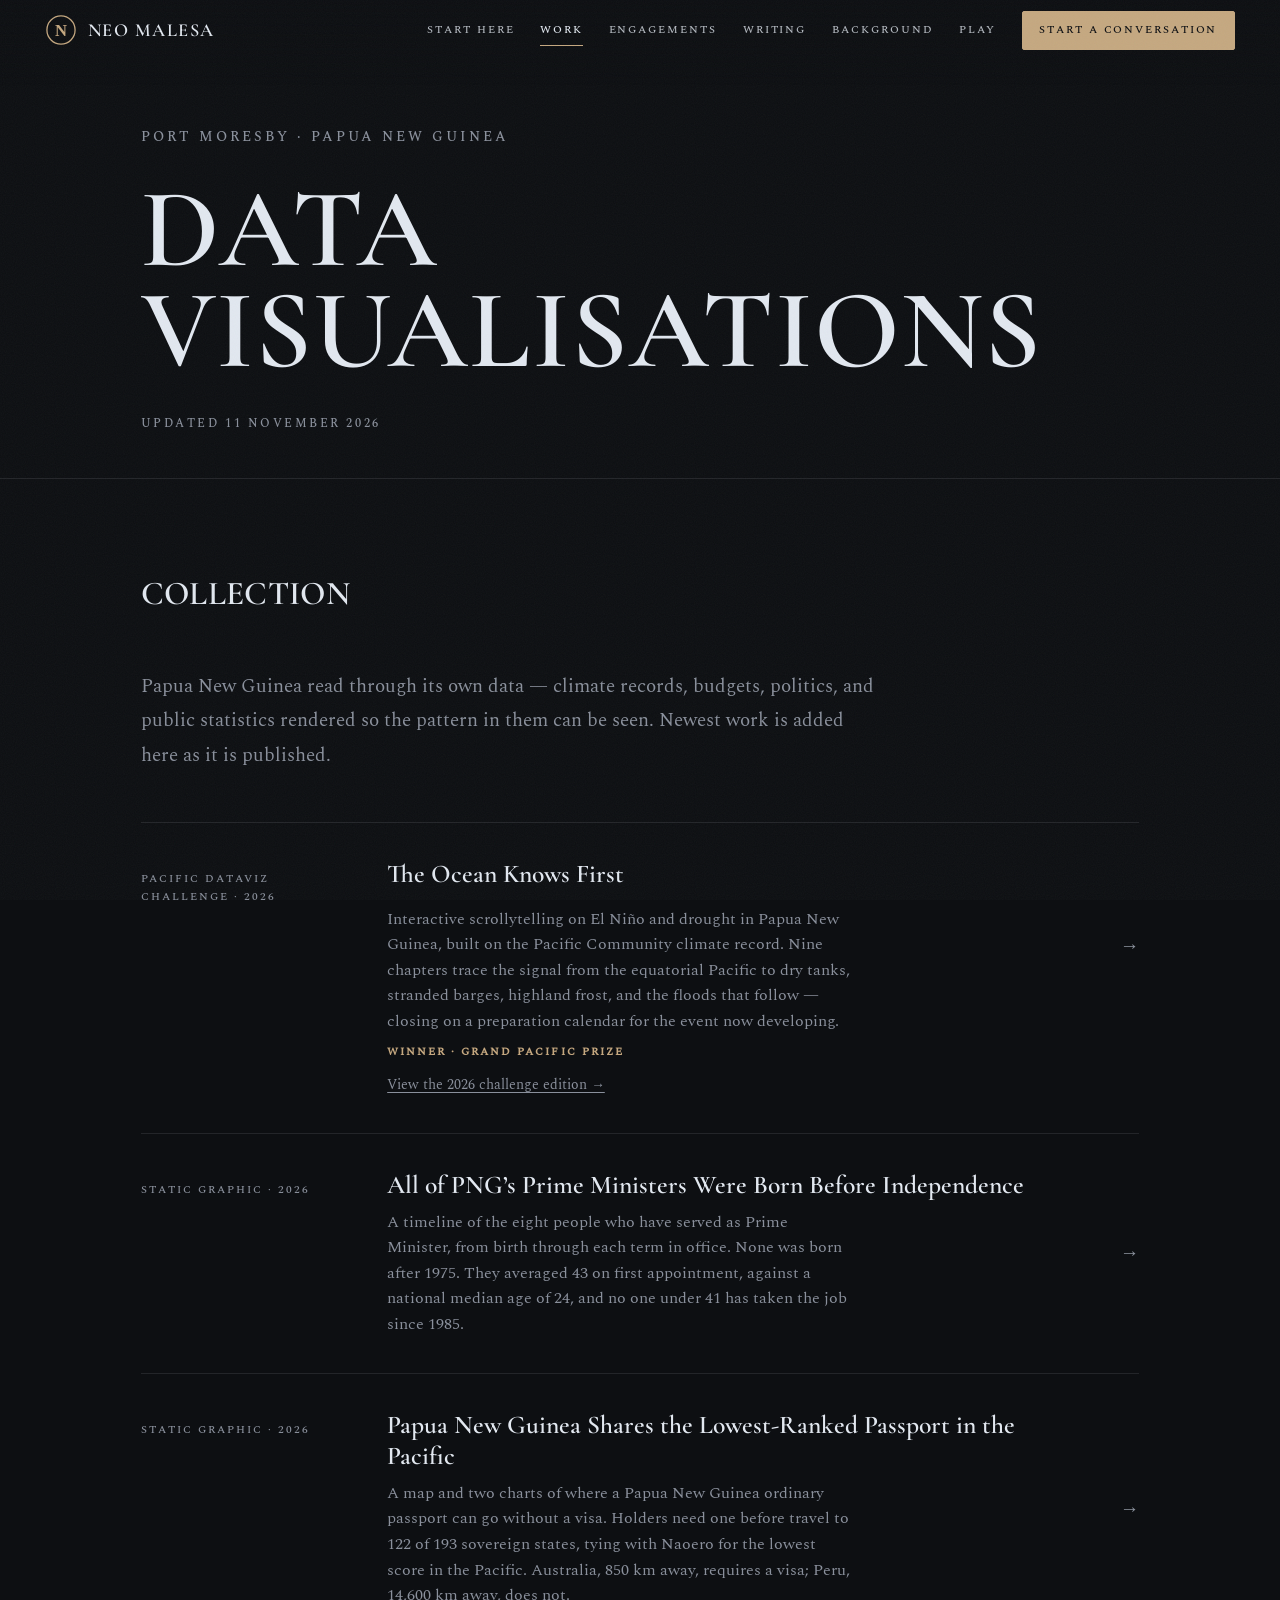
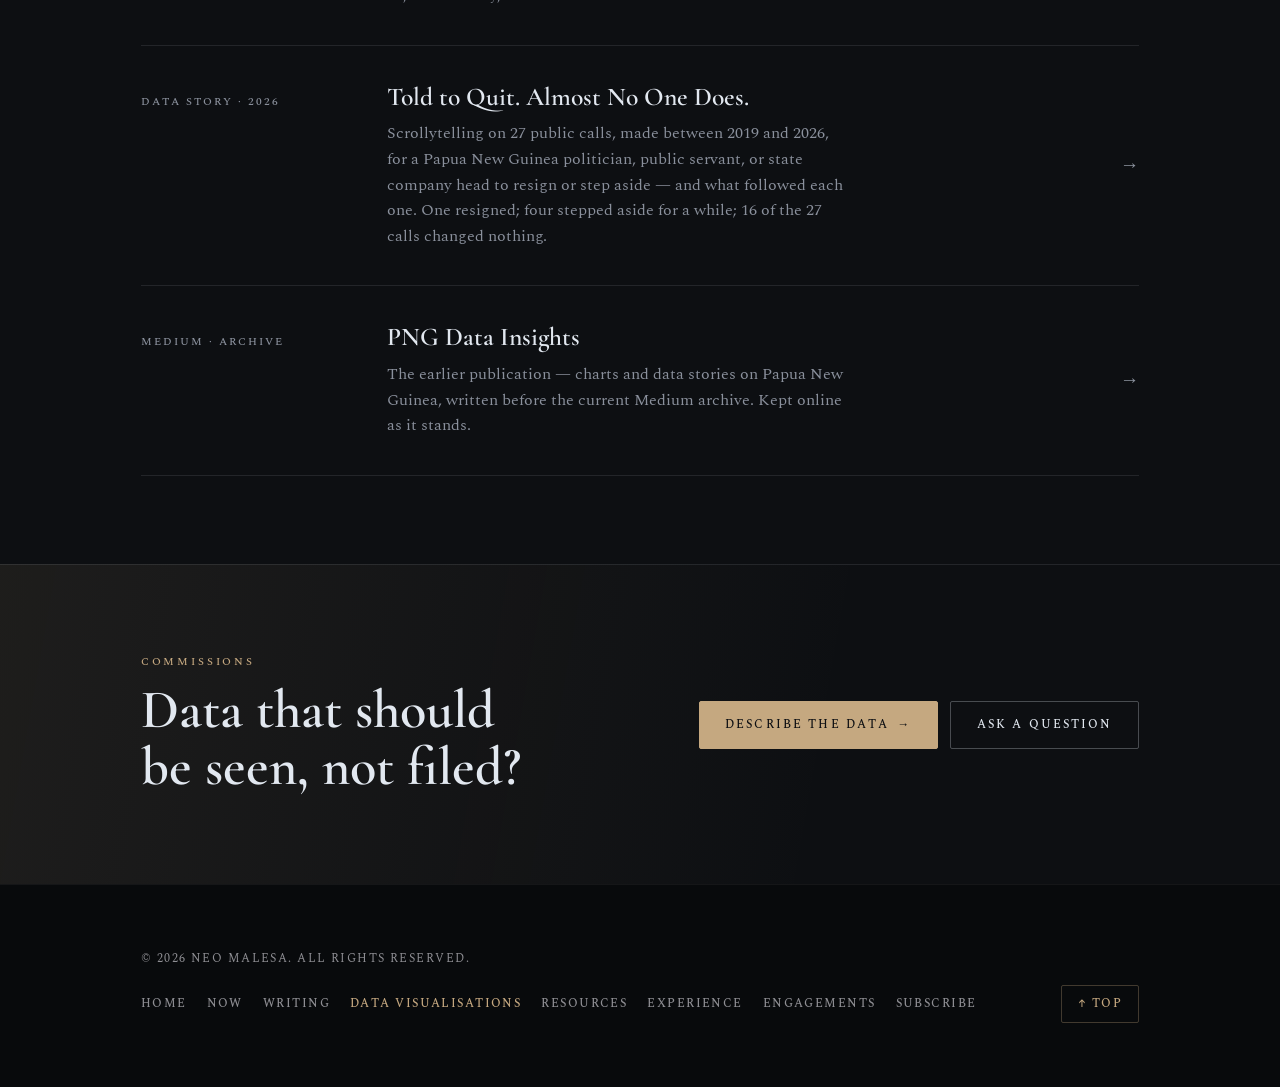
==== commit d69a2e38: "Merge main (site revamp) into subscribe-signup; add top bar to /subscribe Co-Authored-By: Claude Opu" ====
--- a/dataviz/index.html
+++ b/dataviz/index.html
@@ -172,6 +172,7 @@
         <a href="../resources/">Resources</a>
         <a href="../experience/">Experience</a>
         <a href="../engagements/">Engagements</a>
+        <a href="../subscribe/">Subscribe</a>
       </nav>
       <a href="#top" class="back-to-top" aria-label="Back to top of page">
         <span aria-hidden="true">↑</span> Top
--- a/css/style.css
+++ b/css/style.css
@@ -4070,3 +4070,111 @@
     scroll-snap-align: start;
   }
 }
+
+
+/* ============================================================
+   SIGNUP — mailing list form (/subscribe/ and dataviz pages)
+   ============================================================ */
+
+.signup {
+  max-width: 40rem;
+  margin: clamp(2.5rem, 6vw, 4rem) auto 0;
+  padding-top: clamp(1.75rem, 4vw, 2.5rem);
+  border-top: 1px solid var(--color-border);
+  text-align: center;
+}
+
+.signup__heading {
+  font-family: var(--font-display);
+  font-weight: 600;
+  font-size: clamp(1.4rem, 2.4vw, 1.75rem);
+  color: var(--color-ink);
+  margin: 0 0 0.5rem;
+}
+
+.signup__lead {
+  margin: 0 0 1.25rem;
+  color: var(--color-ink-muted);
+  font-size: 0.95rem;
+}
+
+.signup__form {
+  margin-top: var(--space-md);
+}
+
+.signup .signup__form {
+  margin-top: 0;
+}
+
+.signup__fields {
+  display: flex;
+  flex-wrap: wrap;
+  align-items: flex-end;
+  gap: 0.75rem;
+}
+
+.signup .signup__fields {
+  justify-content: center;
+}
+
+.signup__field {
+  display: flex;
+  flex-direction: column;
+  gap: 0.35rem;
+  flex: 1 1 14rem;
+  text-align: left;
+}
+
+.signup__label {
+  font-size: 0.75rem;
+  text-transform: uppercase;
+  letter-spacing: 0.12em;
+  color: var(--color-ink-muted);
+}
+
+.signup__optional {
+  text-transform: none;
+  letter-spacing: 0;
+}
+
+.signup__input {
+  min-height: 2.75rem;
+  padding: 0.6rem 0.85rem;
+  font-family: var(--font-body);
+  font-size: 1rem;
+  color: var(--color-ink);
+  background: var(--color-surface);
+  border: 1px solid var(--color-border);
+  border-radius: 2px;
+}
+
+.signup__input::placeholder {
+  color: var(--color-ink-muted);
+}
+
+.signup__input:focus-visible {
+  outline: 1px solid var(--color-accent);
+  outline-offset: 1px;
+  border-color: rgba(var(--color-accent-rgb), 0.5);
+}
+
+.signup__submit {
+  justify-content: center;
+}
+
+.signup__note,
+.signup__status {
+  margin: 0.75rem 0 0;
+  font-size: 0.8rem;
+  color: var(--color-ink-muted);
+}
+
+.signup__status:empty {
+  display: none;
+}
+
+@media (max-width: 30rem) {
+  .signup__submit {
+    flex: 1 1 100%;
+  }
+}
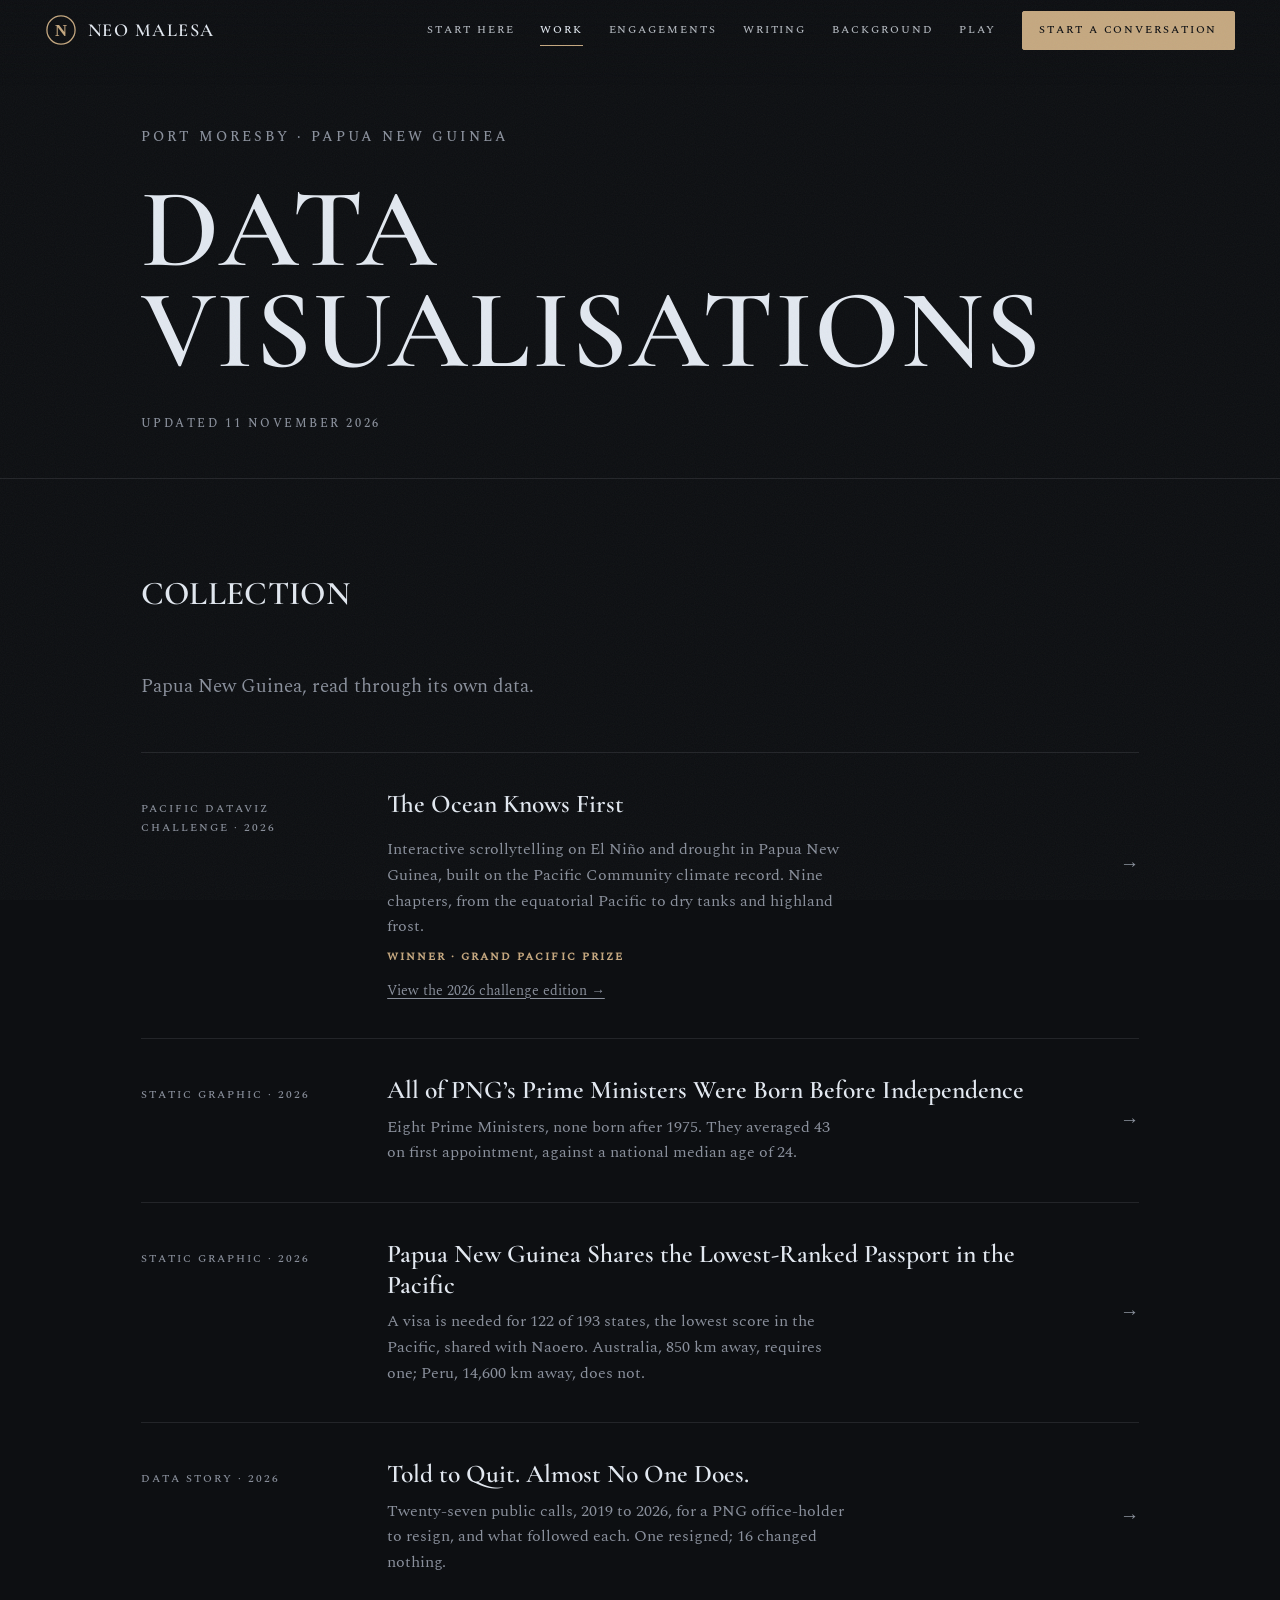
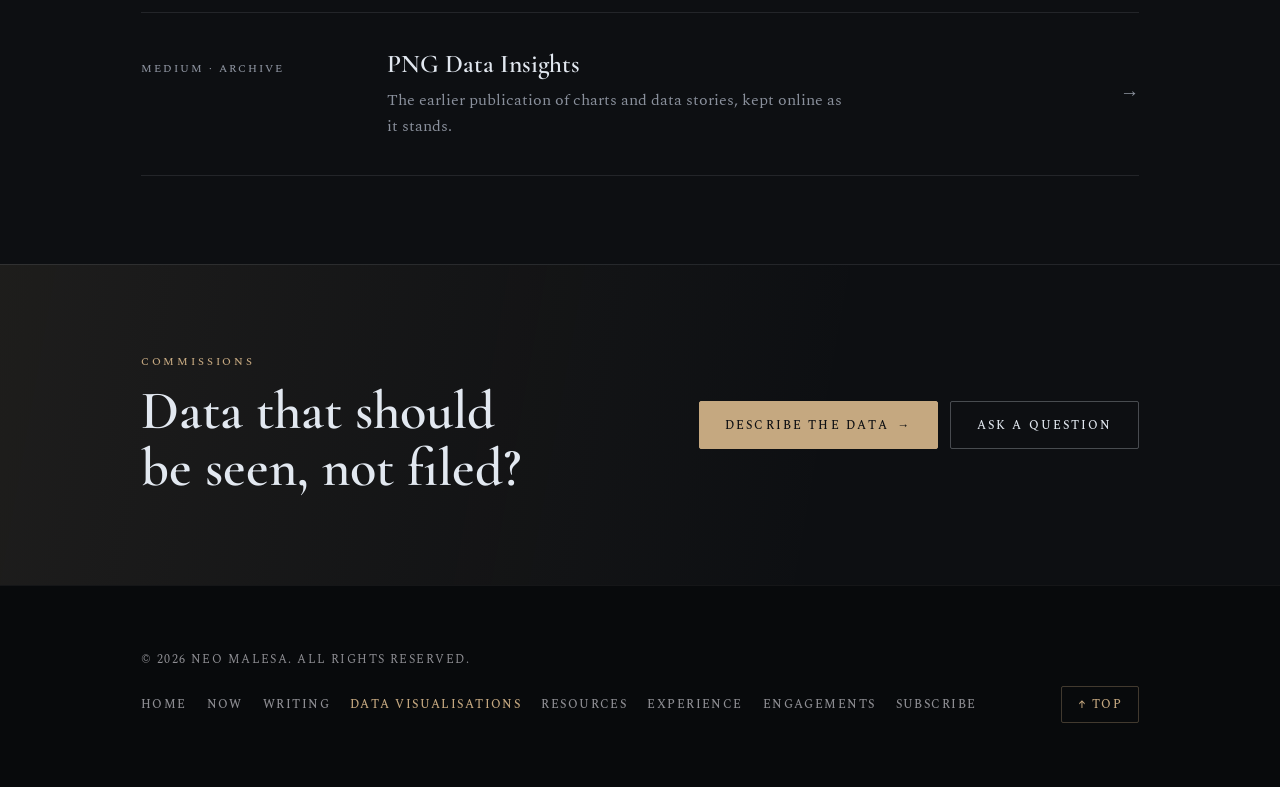
==== commit 902a74de: "Tighten site copy; sync Now page from profile README weekly - Cut repeated phrases (audience list, s" ====
--- a/dataviz/index.html
+++ b/dataviz/index.html
@@ -71,9 +71,7 @@
         <h2 class="subpage__heading" id="dataviz-heading">Collection</h2>
         <div class="dataviz__intro">
           <p class="dataviz__lead">
-            Papua New Guinea read through its own data — climate records, budgets, politics,
-            and public statistics rendered so the pattern in them can be seen. Newest work
-            is added here as it is published.
+            Papua New Guinea, read through its own data.
           </p>
         </div>
         <!-- Add new entries to this list. The award entry stays first; the archive stays last. -->
@@ -84,11 +82,7 @@
               <span class="dataviz__title">The Ocean Knows First</span>
               <span class="dataviz__award">Winner &middot; Grand Pacific Prize</span>
               <span class="dataviz__desc">
-                Interactive scrollytelling on El Ni&ntilde;o and drought in Papua New Guinea,
-                built on the Pacific Community climate record. Nine chapters trace the
-                signal from the equatorial Pacific to dry tanks, stranded barges, highland
-                frost, and the floods that follow — closing on a preparation calendar for
-                the event now developing.
+                Interactive scrollytelling on El Ni&ntilde;o and drought in Papua New Guinea, built on the Pacific Community climate record. Nine chapters, from the equatorial Pacific to dry tanks and highland frost.
               </span>
               <span class="dataviz__arrow" aria-hidden="true">→</span>
             </a>
@@ -99,10 +93,7 @@
               <span class="dataviz__meta">Static Graphic &middot; 2026</span>
               <span class="dataviz__title">All of PNG’s Prime Ministers Were Born Before Independence</span>
               <span class="dataviz__desc">
-                A timeline of the eight people who have served as Prime Minister, from birth through
-                each term in office. None was born after 1975. They averaged 43 on first
-                appointment, against a national median age of 24, and no one under 41 has
-                taken the job since 1985.
+                Eight Prime Ministers, none born after 1975. They averaged 43 on first appointment, against a national median age of 24.
               </span>
               <span class="dataviz__arrow" aria-hidden="true">→</span>
             </a>
@@ -112,10 +103,7 @@
               <span class="dataviz__meta">Static Graphic &middot; 2026</span>
               <span class="dataviz__title">Papua New Guinea Shares the Lowest-Ranked Passport in the Pacific</span>
               <span class="dataviz__desc">
-                A map and two charts of where a Papua New Guinea ordinary passport can go without
-                a visa. Holders need one before travel to 122 of 193 sovereign states, tying with
-                Naoero for the lowest score in the Pacific. Australia, 850 km away, requires a
-                visa; Peru, 14,600 km away, does not.
+                A visa is needed for 122 of 193 states, the lowest score in the Pacific, shared with Naoero. Australia, 850 km away, requires one; Peru, 14,600 km away, does not.
               </span>
               <span class="dataviz__arrow" aria-hidden="true">→</span>
             </a>
@@ -125,10 +113,7 @@
               <span class="dataviz__meta">Data Story &middot; 2026</span>
               <span class="dataviz__title">Told to Quit. Almost No One Does.</span>
               <span class="dataviz__desc">
-                Scrollytelling on 27 public calls, made between 2019 and 2026, for a Papua New
-                Guinea politician, public servant, or state company head to resign or step
-                aside — and what followed each one. One resigned; four stepped aside for a
-                while; 16 of the 27 calls changed nothing.
+                Twenty-seven public calls, 2019 to 2026, for a PNG office-holder to resign, and what followed each. One resigned; 16 changed nothing.
               </span>
               <span class="dataviz__arrow" aria-hidden="true">→</span>
             </a>
@@ -138,8 +123,7 @@
               <span class="dataviz__meta">Medium &middot; Archive</span>
               <span class="dataviz__title">PNG Data Insights</span>
               <span class="dataviz__desc">
-                The earlier publication — charts and data stories on Papua New Guinea,
-                written before the current Medium archive. Kept online as it stands.
+                The earlier publication of charts and data stories, kept online as it stands.
               </span>
               <span class="dataviz__arrow" aria-hidden="true">→</span>
             </a>
--- a/css/style.css
+++ b/css/style.css
@@ -1204,6 +1204,13 @@
   background: var(--color-accent);
 }
 
+.now__when {
+  margin-left: 0.5em;
+  font-size: 0.8em;
+  color: var(--color-ink-muted);
+  white-space: nowrap;
+}
+
 
 /* ============================================================
    RESPONSIVE — 320px floor, every section
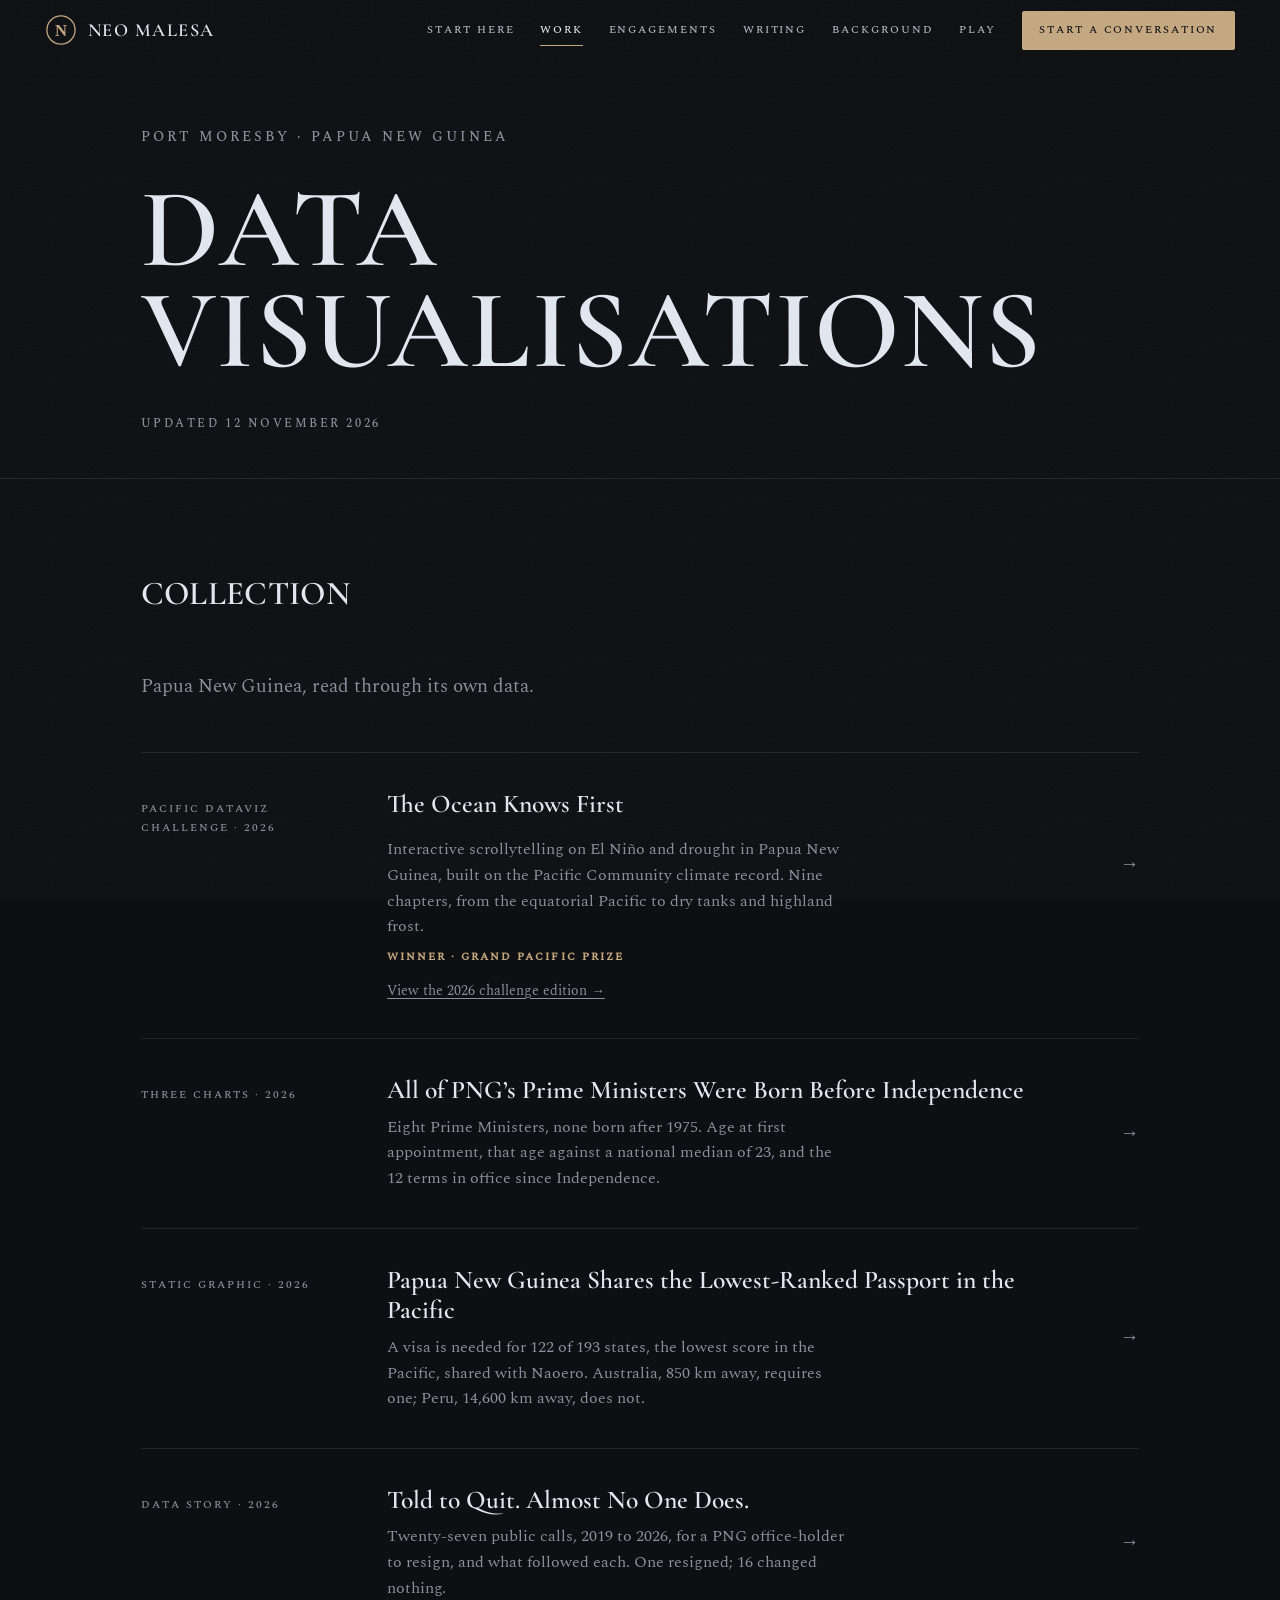
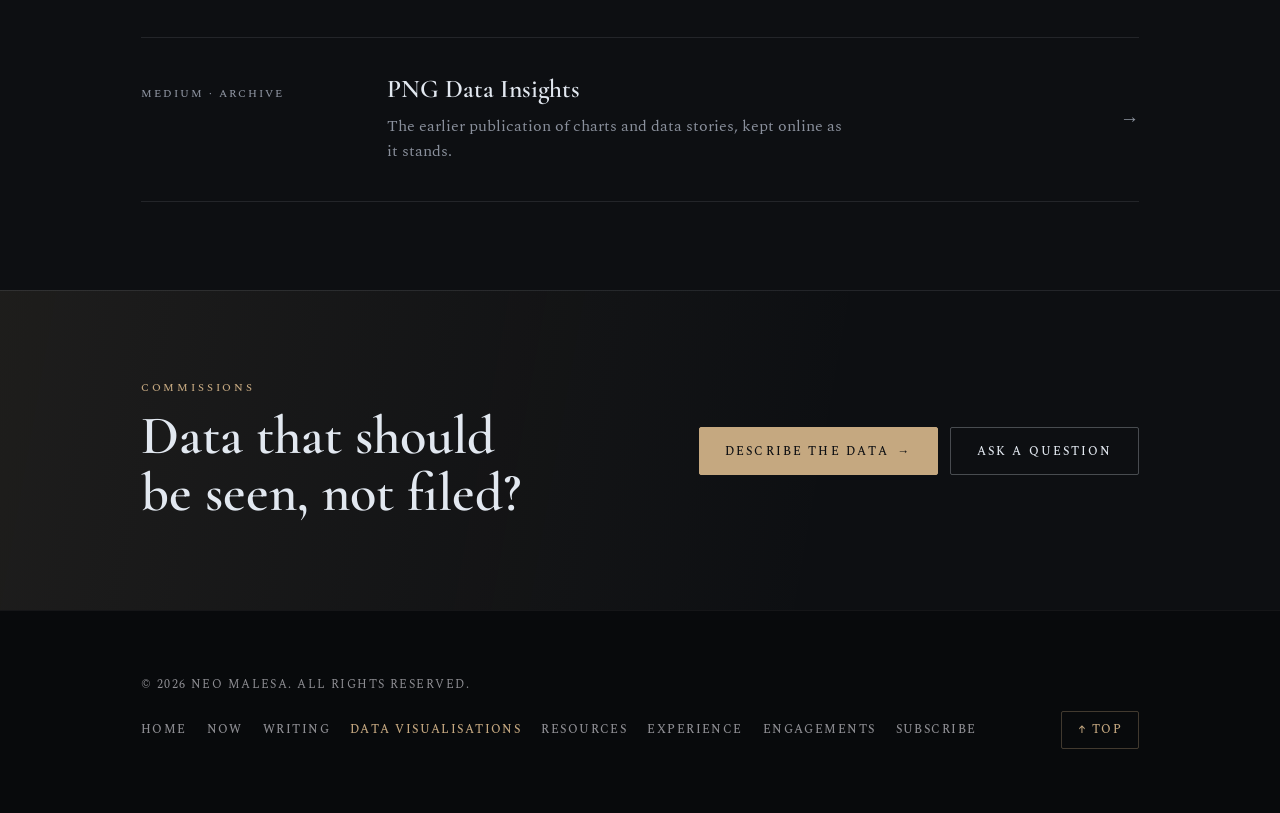
==== commit 59cc6c19: "Publish the three PNG PM charts with sources Replace the old timeline graphic on /dataviz/pngpm-ages" ====
--- a/dataviz/index.html
+++ b/dataviz/index.html
@@ -63,7 +63,7 @@
       <div class="subpage__inner">
         <p class="subpage__kicker">Port Moresby &middot; Papua New Guinea</p>
         <h1 class="subpage__title subpage__title--long">Data Visualisations</h1>
-        <p class="subpage__meta">Updated 11 November 2026</p>
+        <p class="subpage__meta">Updated 12 November 2026</p>
       </div>
     </header>
     <section class="subpage__section" aria-labelledby="dataviz-heading">
@@ -90,10 +90,10 @@
           </li>
           <li class="dataviz__item">
             <a href="pngpm-ages/" class="dataviz__link" aria-label="Open All of PNG’s Prime Ministers Were Born Before Independence">
-              <span class="dataviz__meta">Static Graphic &middot; 2026</span>
+              <span class="dataviz__meta">Three Charts &middot; 2026</span>
               <span class="dataviz__title">All of PNG’s Prime Ministers Were Born Before Independence</span>
               <span class="dataviz__desc">
-                Eight Prime Ministers, none born after 1975. They averaged 43 on first appointment, against a national median age of 24.
+                Eight Prime Ministers, none born after 1975. Age at first appointment, that age against a national median of 23, and the 12 terms in office since Independence.
               </span>
               <span class="dataviz__arrow" aria-hidden="true">→</span>
             </a>
--- a/css/style.css
+++ b/css/style.css
@@ -1986,6 +1986,121 @@
   color: var(--color-ink-muted);
 }
 
+/* Multi-chart pages: intro, captioned figures, sources */
+
+.viz-intro {
+  max-width: 40rem;
+  margin: clamp(1rem, 3vw, 2rem) auto clamp(2rem, 5vw, 3rem);
+  text-align: center;
+}
+
+.viz-intro__kicker {
+  margin: 0 0 0.75rem;
+  font-size: var(--text-kicker);
+  text-transform: uppercase;
+  letter-spacing: 0.18em;
+  color: var(--color-accent);
+}
+
+.viz-intro__title {
+  margin: 0 0 1rem;
+  font-family: var(--font-display);
+  font-weight: 600;
+  font-size: clamp(1.75rem, 4vw, 2.6rem);
+  line-height: 1.15;
+  color: var(--color-ink);
+}
+
+.viz-intro__lead {
+  margin: 0;
+  color: var(--color-ink-muted);
+  font-size: 1rem;
+  line-height: 1.7;
+}
+
+.viz-figure {
+  margin: 0 auto clamp(2.5rem, 6vw, 4rem);
+  max-width: 64rem;
+  scroll-margin-top: 1rem;
+}
+
+.viz-figure__caption {
+  display: flex;
+  flex-wrap: wrap;
+  align-items: baseline;
+  gap: 0.35rem 1rem;
+  margin-top: 0.85rem;
+  padding-bottom: 0.85rem;
+  border-bottom: 1px solid var(--color-border);
+  font-size: 0.9rem;
+  color: var(--color-ink-muted);
+}
+
+.viz-figure__index {
+  font-size: 0.75rem;
+  text-transform: uppercase;
+  letter-spacing: 0.12em;
+  color: var(--color-accent);
+}
+
+.viz-figure__name {
+  flex: 1 1 12rem;
+  color: var(--color-ink);
+}
+
+.viz-figure__download {
+  font-size: 0.75rem;
+  text-transform: uppercase;
+  letter-spacing: 0.12em;
+  color: var(--color-accent);
+  text-decoration: none;
+  min-height: 2.75rem;
+  display: inline-flex;
+  align-items: center;
+  gap: 0.4em;
+}
+
+.viz-figure__download:hover,
+.viz-figure__download:focus-visible {
+  text-decoration: underline;
+  text-underline-offset: 0.2em;
+}
+
+.viz-sources {
+  max-width: 40rem;
+  margin: clamp(2.5rem, 6vw, 4rem) auto 0;
+  padding-top: clamp(1.75rem, 4vw, 2.5rem);
+  border-top: 1px solid var(--color-border);
+}
+
+.viz-sources__heading {
+  margin: 0 0 1rem;
+  font-family: var(--font-display);
+  font-weight: 600;
+  font-size: clamp(1.4rem, 2.4vw, 1.75rem);
+  color: var(--color-ink);
+  text-align: center;
+}
+
+.viz-sources__list {
+  margin: 0;
+  padding-left: 1.25rem;
+  color: var(--color-ink-muted);
+  font-size: 0.95rem;
+  line-height: 1.6;
+}
+
+.viz-sources__list li + li {
+  margin-top: 0.6rem;
+}
+
+.viz-sources__note {
+  margin: 1.25rem 0 0;
+  color: var(--color-ink-muted);
+  font-size: 0.85rem;
+  line-height: 1.6;
+}
+
 
 /* ============================================================
    SKIP LINK
